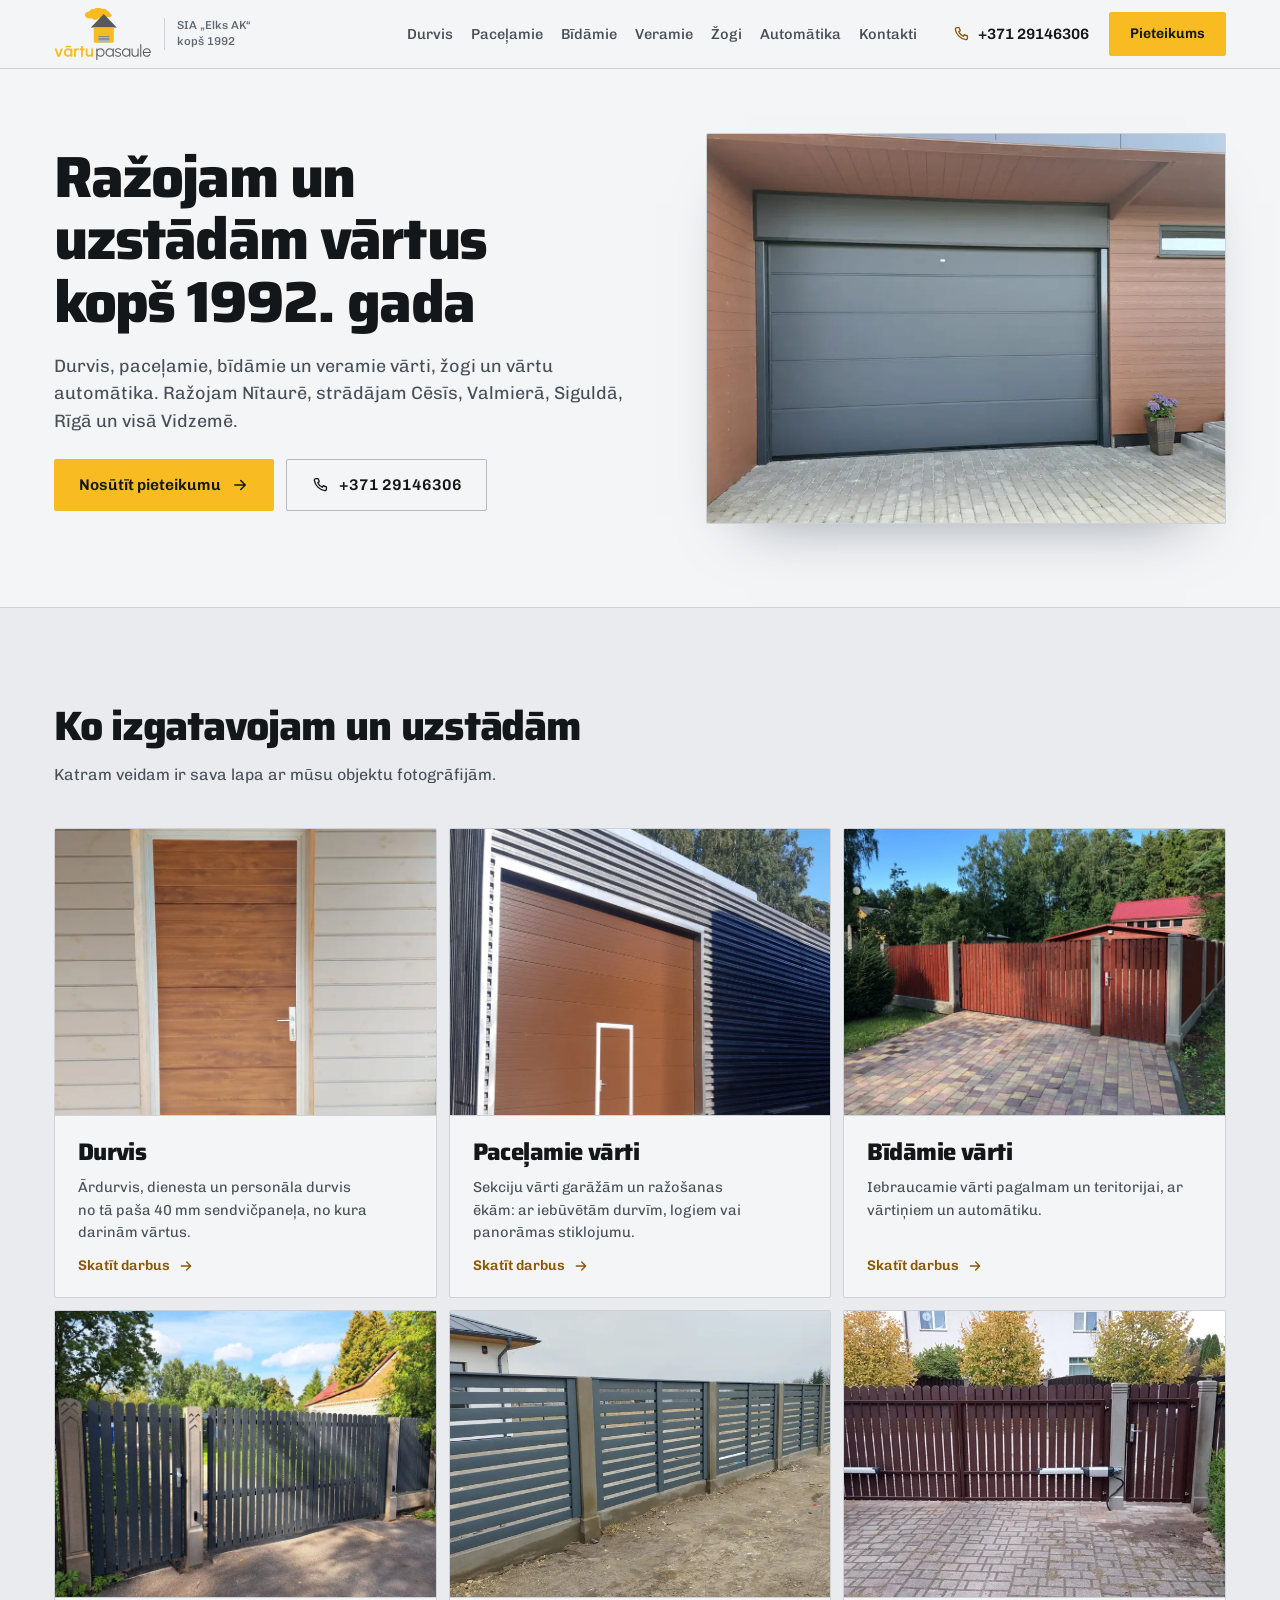
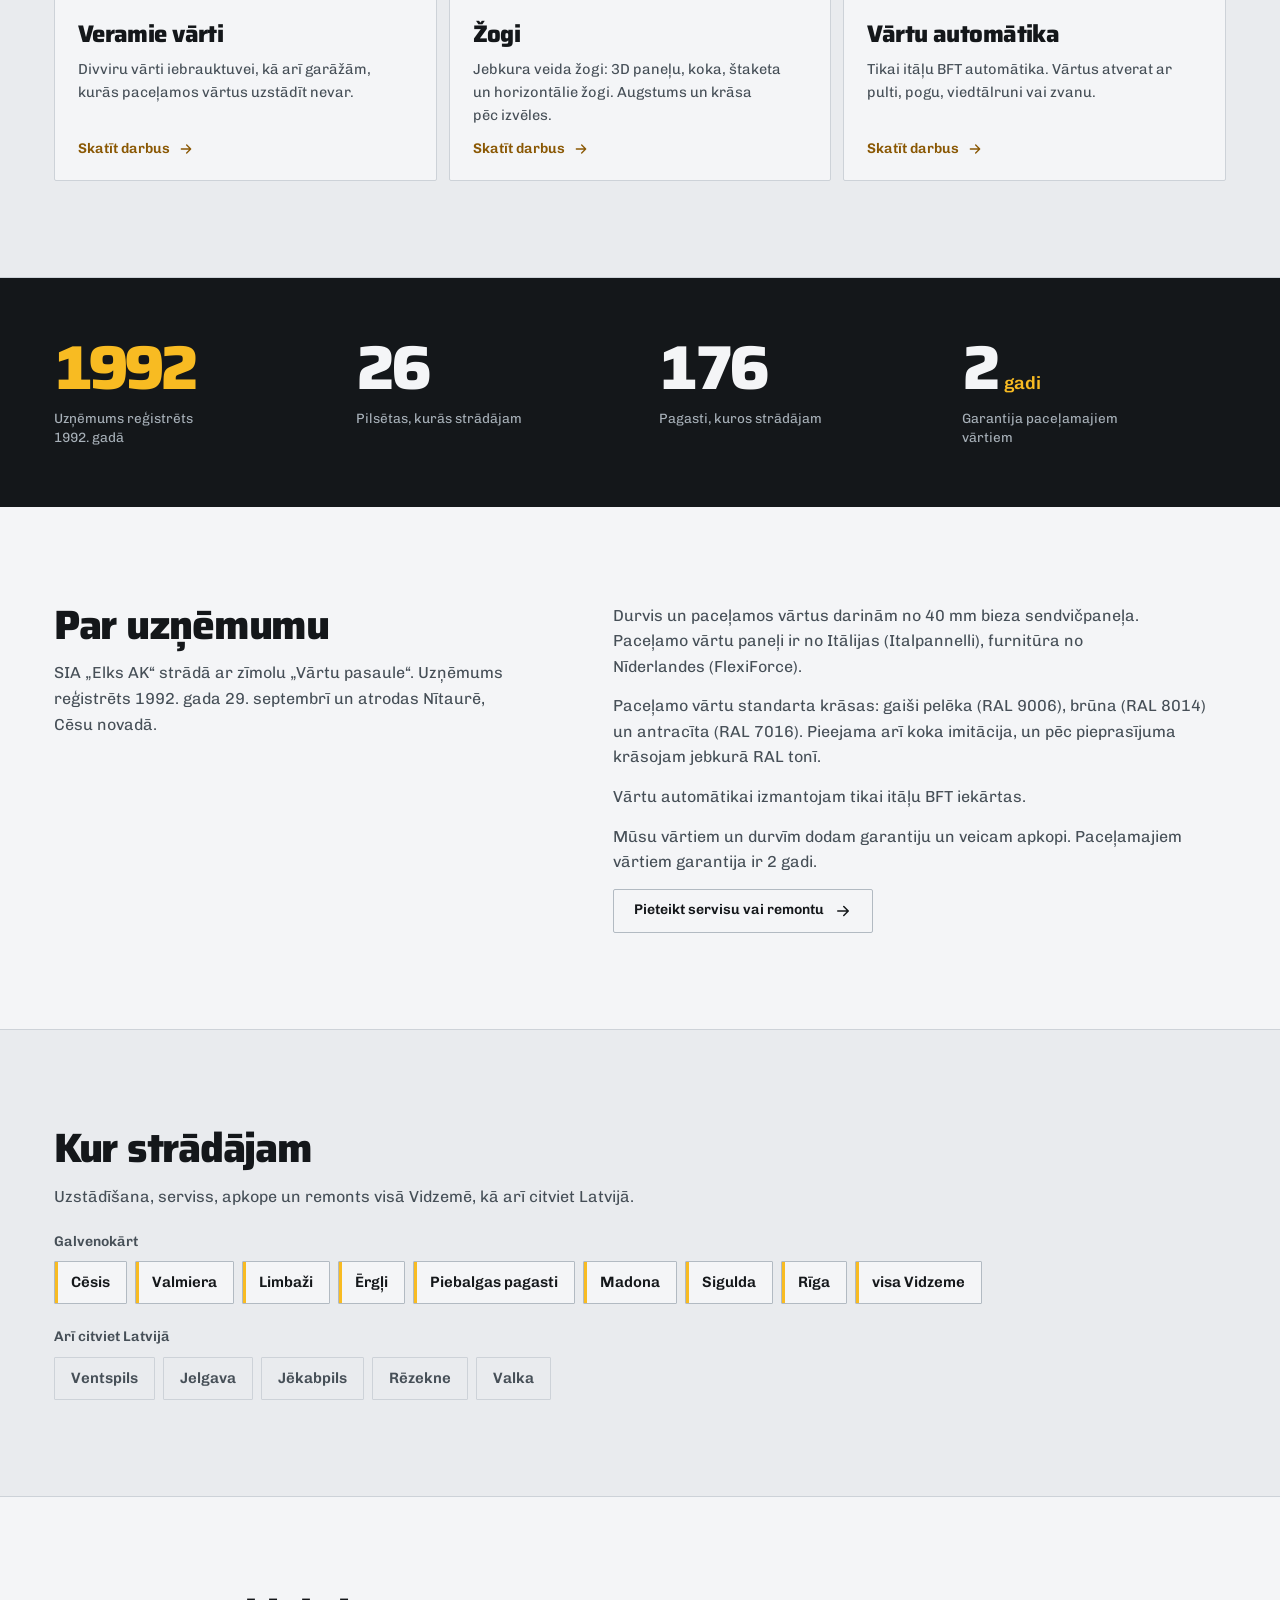
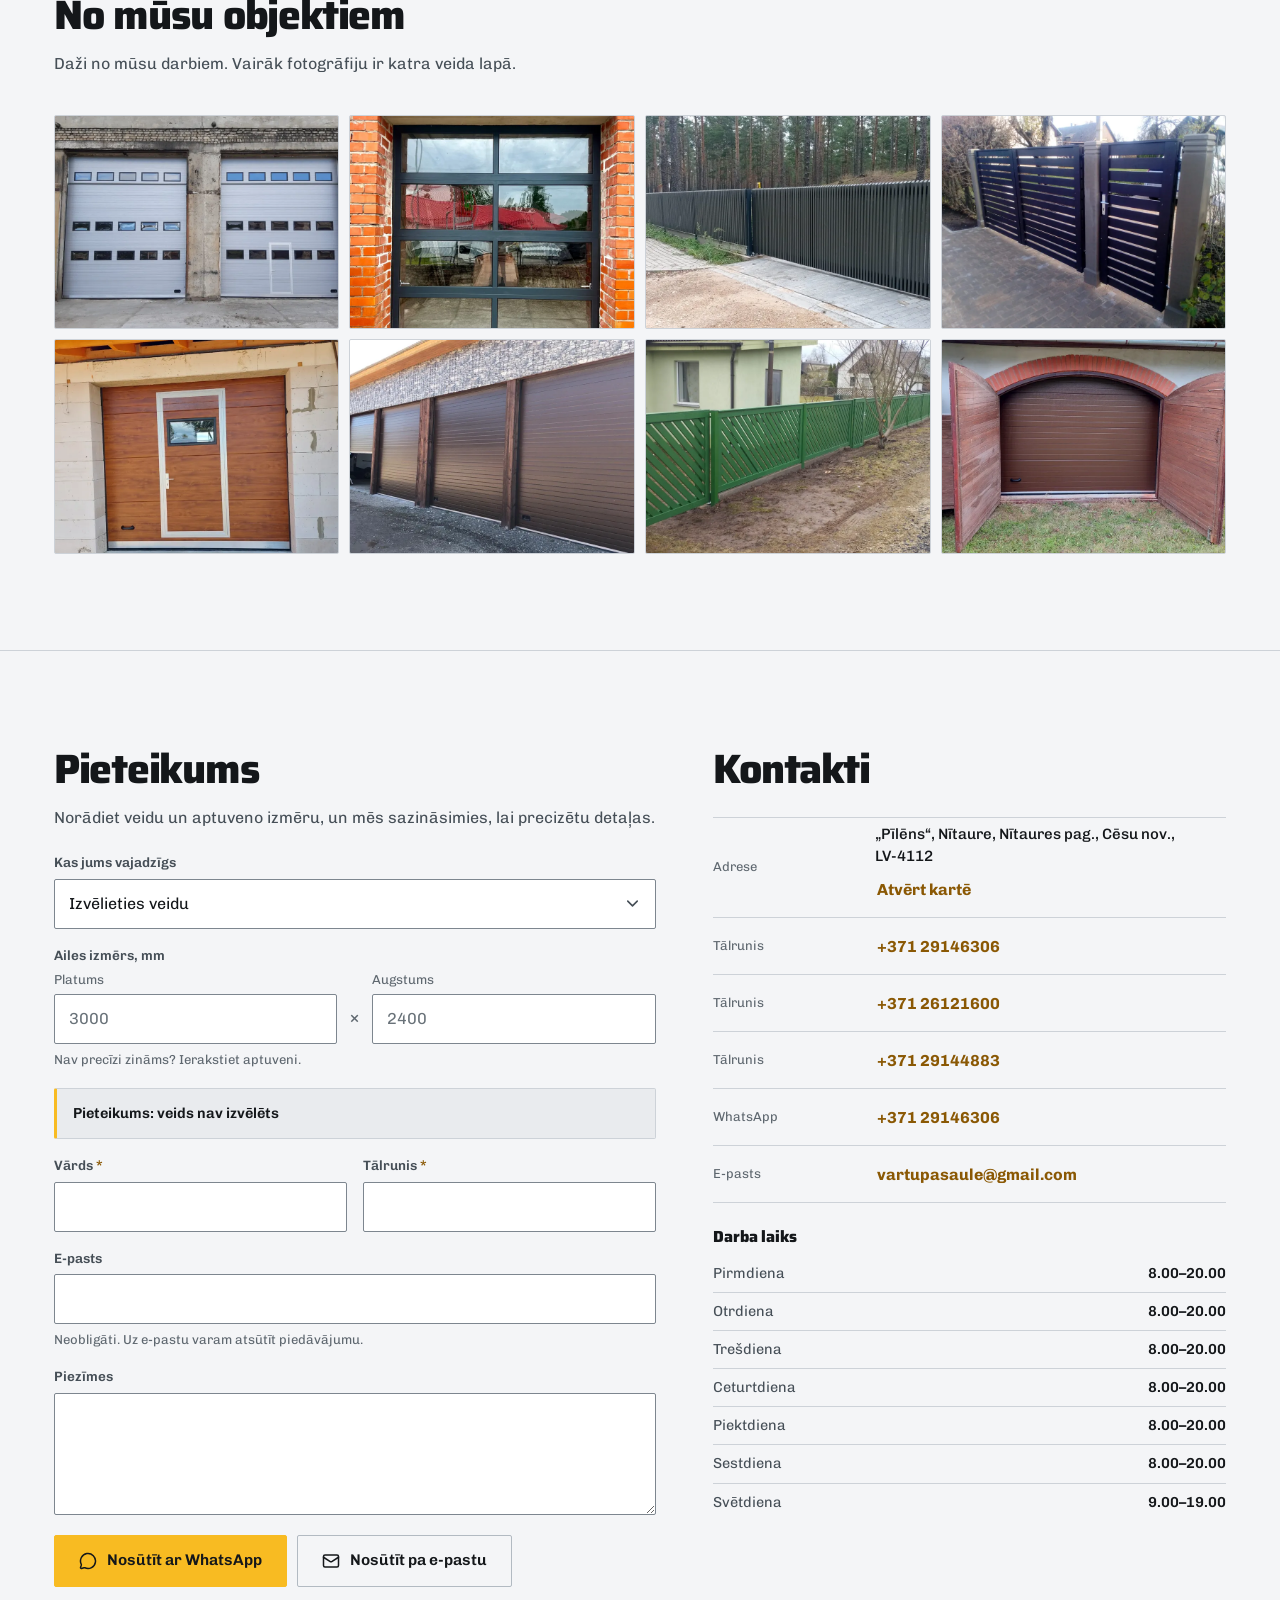
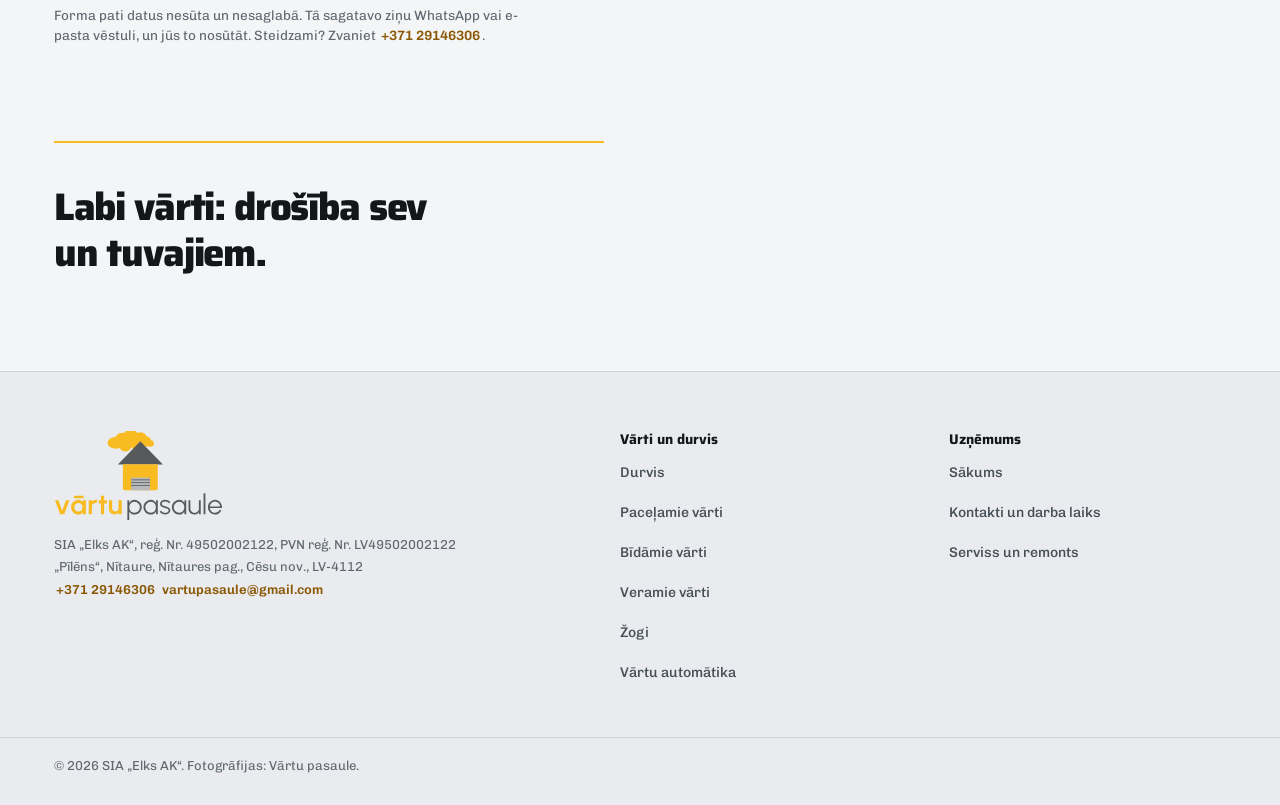
==== index.html @ d02cf5aa "Sakumlapa: durvju kartites teikums Co-Authored-By: Claude Opus 5 <noreply@anthropic.com>" ====
<!DOCTYPE html>
<html lang="lv">
<head>
<meta charset="utf-8">
<meta name="viewport" content="width=device-width, initial-scale=1">
<meta name="robots" content="noindex,nofollow">
<title>Vārtu pasaule: durvis, vārti, žogi un automātika Cēsu novadā</title>
<meta name="description" content="Izgatavojam un uzstādām durvis, paceļamos, bīdāmos un veramos vārtus un žogus, uzstādām BFT automātiku. Nītaure, Cēsu novads, visa Vidzeme.">
<link rel="canonical" href="https://vasilyanaptyp-oss.github.io/vartu-pasaule-concept/">
<meta property="og:url" content="https://vasilyanaptyp-oss.github.io/vartu-pasaule-concept/">
<meta name="theme-color" content="#F4F5F7">
<meta property="og:type" content="website">
<meta property="og:locale" content="lv_LV">
<meta property="og:site_name" content="Vārtu pasaule">
<meta property="og:title" content="Vārtu pasaule: durvis, vārti, žogi un automātika Cēsu novadā">
<meta property="og:description" content="Izgatavojam un uzstādām durvis, paceļamos, bīdāmos un veramos vārtus un žogus, uzstādām BFT automātiku. Nītaure, Cēsu novads, visa Vidzeme.">
<meta property="og:image" content="https://vasilyanaptyp-oss.github.io/vartu-pasaule-concept/assets/img/og/pacelamie-antracits-gludi-og.jpg">
<meta property="og:image:width" content="1200">
<meta property="og:image:height" content="630">
<meta property="og:image:alt" content="Antracīta sekciju garāžas vārti ar gludiem paneļiem, brūna fasāde un bruģēta iebrauktuve">
<meta name="twitter:card" content="summary_large_image">
<link rel="icon" href="assets/favicon.svg" type="image/svg+xml">
<link rel="apple-touch-icon" href="assets/apple-touch-icon.png">
<link rel="preload" href="assets/fonts/saira-600-800-latin.woff2" as="font" type="font/woff2" crossorigin>
<link rel="preload" href="assets/fonts/chivo-400-700-latin.woff2" as="font" type="font/woff2" crossorigin>
<link rel="preload" href="assets/fonts/saira-600-800-latin-ext.woff2" as="font" type="font/woff2" crossorigin>
<link rel="preload" href="assets/fonts/chivo-400-700-latin-ext.woff2" as="font" type="font/woff2" crossorigin>
<link rel="preload" as="image" imagesrcset="assets/img/foto/pacelamie-antracits-gludi-800.webp 800w, assets/img/foto/pacelamie-antracits-gludi-1200.webp 1200w, assets/img/foto/pacelamie-antracits-gludi-1600.webp 1600w" imagesizes="(max-width: 900px) 100vw, 520px" fetchpriority="high">
<link rel="stylesheet" href="assets/css/style.css">
<script>document.documentElement.className+=" js"</script>
</head>
<body>
<a class="skip" href="#saturs">Pāriet uz saturu</a>
<header class="hdr">
  <div class="hdr__in">
    <a class="brand" href="./" aria-current="page">
      <img class="brand__logo" src="assets/logo.svg" width="102" height="54" alt="Vārtu pasaule, uz sākumlapu">
      <span class="brand__sub">SIA „Elks AK“<br>kopš 1992</span>
    </a>
    <nav class="nav" aria-label="Galvenā navigācija">
      <a href="durvis/">Durvis</a><a href="pacelamie-varti/">Paceļamie</a><a href="bidamie-varti/">Bīdāmie</a><a href="veramie-varti/">Veramie</a><a href="zogi/">Žogi</a><a href="automatika/">Automātika</a><a href="kontakti/">Kontakti</a>
    </nav>
    <div class="hdr__act">
      <a class="tel" href="tel:+37129146306" aria-label="Zvanīt +371 29146306"><svg viewBox="0 0 24 24" fill="none" stroke="currentColor" stroke-width="1.8" stroke-linecap="round" stroke-linejoin="round" aria-hidden="true" focusable="false"><path d="M6.5 3.5h3l1.5 4-2 1.5a12 12 0 0 0 6 6l1.5-2 4 1.5v3a2 2 0 0 1-2.2 2A16.5 16.5 0 0 1 4.5 5.7 2 2 0 0 1 6.5 3.5Z"/></svg><span class="tel__n">+371 29146306</span></a>
      <a class="btn btn--hi hdr__cta" href="#pieteikums">Pieteikums</a>
      <button class="burger" type="button" id="burger" aria-expanded="false" aria-controls="mnav" aria-label="Atvērt izvēlni"><span></span><span></span></button>
    </div>
  </div>
</header>
<div class="mnav" id="mnav" hidden>
  <nav class="mnav__in" aria-label="Izvēlne">
    <a href="./" aria-current="page"><b>Sākums</b><i>Vārtu pasaule</i></a>
    <a href="durvis/"><b>Durvis</b><i>Garāžas sānu un personāla durvis</i></a><a href="pacelamie-varti/"><b>Paceļamie vārti</b><i>Garāžām un ražošanas ēkām</i></a><a href="bidamie-varti/"><b>Bīdāmie vārti</b><i>Pagalmam un teritorijai</i></a><a href="veramie-varti/"><b>Veramie vārti</b><i>Divviru vārti un vārtiņi</i></a><a href="zogi/"><b>Žogi</b><i>3D paneļu, koka un štaketa žogi</i></a><a href="automatika/"><b>Vārtu automātika</b><i>BFT: pults, poga, viedtālrunis, zvans</i></a><a href="kontakti/"><b>Kontakti</b><i>Nītaure, Cēsu novads</i></a>
    <a class="mnav__tel" href="tel:+37129146306">+371 29146306</a>
  </nav>
</div>
<main id="saturs">
<section class="hero" aria-labelledby="h1">
  <div class="wrap hero__in">
    <div class="hero__txt">
      <h1 class="hero__h" id="h1">Ražojam un uzstādām vārtus kopš&nbsp;1992.&nbsp;gada</h1>
      <p class="hero__p">Durvis, paceļamie, bīdāmie un veramie vārti, žogi un vārtu automātika. Ražojam Nītaurē, strādājam Cēsīs, Valmierā, Siguldā, Rīgā un visā Vidzemē.</p>
      <div class="hero__cta">
        <a class="btn btn--hi btn--lg" href="#pieteikums">Nosūtīt pieteikumu<svg viewBox="0 0 24 24" fill="none" stroke="currentColor" stroke-width="2" stroke-linecap="round" stroke-linejoin="round" aria-hidden="true" focusable="false"><path d="M5 12h13M13 6l6 6-6 6"/></svg></a>
        <a class="btn btn--lg btn--tel" href="tel:+37129146306"><svg viewBox="0 0 24 24" fill="none" stroke="currentColor" stroke-width="1.8" stroke-linecap="round" stroke-linejoin="round" aria-hidden="true" focusable="false"><path d="M6.5 3.5h3l1.5 4-2 1.5a12 12 0 0 0 6 6l1.5-2 4 1.5v3a2 2 0 0 1-2.2 2A16.5 16.5 0 0 1 4.5 5.7 2 2 0 0 1 6.5 3.5Z"/></svg>+371 29146306</a>
      </div>
    </div>
    <figure class="hero__fig">
      <img src="assets/img/foto/pacelamie-antracits-gludi-800.webp" srcset="assets/img/foto/pacelamie-antracits-gludi-800.webp 800w, assets/img/foto/pacelamie-antracits-gludi-1200.webp 1200w, assets/img/foto/pacelamie-antracits-gludi-1600.webp 1600w" sizes="(max-width: 900px) 100vw, 520px" width="800" height="600" alt="Antracīta sekciju garāžas vārti ar gludiem paneļiem, brūna fasāde un bruģēta iebrauktuve" fetchpriority="high" decoding="async">
      <div class="gate gate--lift" aria-hidden="true"><div class="gate__leaf"></div></div>
    </figure>
  </div>
</section>

<section class="sec sec--alt" id="darbi" aria-labelledby="darbi-h">
  <div class="wrap">
    <h2 class="s-h" id="darbi-h">Ko izgatavojam un uzstādām</h2>
    <p class="s-p">Katram veidam ir sava lapa ar mūsu objektu fotogrāfijām.</p>
    <div class="types">
      <article class="type">
        <figure class="type__img"><img src="assets/img/foto/durvis-koka-imitacija-800.webp" srcset="assets/img/foto/durvis-koka-imitacija-800.webp 800w, assets/img/foto/durvis-koka-imitacija-1200.webp 1200w" sizes="(max-width: 620px) 100vw, (max-width: 980px) 50vw, 395px" width="800" height="1067" alt="Brūnas koka imitācijas rievota paneļa durvis ar gaišu rāmi pelēkā dēļu fasādē" loading="lazy" decoding="async"></figure>
        <div class="type__b">
          <h3 class="type__t"><a href="durvis/">Durvis</a></h3>
          <p class="type__d">Ārdurvis, dienesta un personāla durvis no tā paša 40&nbsp;mm sendvičpaneļa, no kura darinām vārtus.</p>
          <span class="type__go" aria-hidden="true">Skatīt darbus<svg viewBox="0 0 24 24" fill="none" stroke="currentColor" stroke-width="2" stroke-linecap="round" stroke-linejoin="round" aria-hidden="true" focusable="false"><path d="M5 12h13M13 6l6 6-6 6"/></svg></span>
        </div>
      </article><article class="type">
        <figure class="type__img"><img src="assets/img/foto/pacelamie-ar-personala-durvim-800.webp" srcset="assets/img/foto/pacelamie-ar-personala-durvim-800.webp 800w, assets/img/foto/pacelamie-ar-personala-durvim-1200.webp 1200w" sizes="(max-width: 620px) 100vw, (max-width: 980px) 50vw, 395px" width="800" height="853" alt="Brūni paceļamie sekciju vārti ar personāla durvīm tumšā rievotā fasādē" loading="lazy" decoding="async"></figure>
        <div class="type__b">
          <h3 class="type__t"><a href="pacelamie-varti/">Paceļamie vārti</a></h3>
          <p class="type__d">Sekciju vārti garāžām un ražošanas ēkām: ar iebūvētām durvīm, logiem vai panorāmas stiklojumu.</p>
          <span class="type__go" aria-hidden="true">Skatīt darbus<svg viewBox="0 0 24 24" fill="none" stroke="currentColor" stroke-width="2" stroke-linecap="round" stroke-linejoin="round" aria-hidden="true" focusable="false"><path d="M5 12h13M13 6l6 6-6 6"/></svg></span>
        </div>
      </article><article class="type">
        <figure class="type__img"><img src="assets/img/foto/bidamie-varti-ar-vartinjiem-800.webp" srcset="assets/img/foto/bidamie-varti-ar-vartinjiem-800.webp 800w, assets/img/foto/bidamie-varti-ar-vartinjiem-1200.webp 1200w, assets/img/foto/bidamie-varti-ar-vartinjiem-1600.webp 1600w" sizes="(max-width: 620px) 100vw, (max-width: 980px) 50vw, 395px" width="800" height="600" alt="Sarkanbrūni bīdāmie vārti ar vārtiņiem, štaketa žogs uz pelēkiem stabiem, bruģēta iebrauktuve" loading="lazy" decoding="async"></figure>
        <div class="type__b">
          <h3 class="type__t"><a href="bidamie-varti/">Bīdāmie vārti</a></h3>
          <p class="type__d">Iebraucamie vārti pagalmam un teritorijai, ar vārtiņiem un automātiku.</p>
          <span class="type__go" aria-hidden="true">Skatīt darbus<svg viewBox="0 0 24 24" fill="none" stroke="currentColor" stroke-width="2" stroke-linecap="round" stroke-linejoin="round" aria-hidden="true" focusable="false"><path d="M5 12h13M13 6l6 6-6 6"/></svg></span>
        </div>
      </article><article class="type">
        <figure class="type__img"><img src="assets/img/foto/veramie-varti-antracits-800.webp" srcset="assets/img/foto/veramie-varti-antracits-800.webp 800w, assets/img/foto/veramie-varti-antracits-1200.webp 1200w, assets/img/foto/veramie-varti-antracits-1600.webp 1600w" sizes="(max-width: 620px) 100vw, (max-width: 980px) 50vw, 395px" width="800" height="600" alt="Antracīta pelēki štaketa vārti ar vārtiņiem starp gaišiem dekoratīviem stabiem" loading="lazy" decoding="async"></figure>
        <div class="type__b">
          <h3 class="type__t"><a href="veramie-varti/">Veramie vārti</a></h3>
          <p class="type__d">Divviru vārti iebrauktuvei, kā arī garāžām, kurās paceļamos vārtus uzstādīt nevar.</p>
          <span class="type__go" aria-hidden="true">Skatīt darbus<svg viewBox="0 0 24 24" fill="none" stroke="currentColor" stroke-width="2" stroke-linecap="round" stroke-linejoin="round" aria-hidden="true" focusable="false"><path d="M5 12h13M13 6l6 6-6 6"/></svg></span>
        </div>
      </article><article class="type">
        <figure class="type__img"><img src="assets/img/foto/zogs-horizontalas-listes-800.webp" srcset="assets/img/foto/zogs-horizontalas-listes-800.webp 800w, assets/img/foto/zogs-horizontalas-listes-1200.webp 1200w, assets/img/foto/zogs-horizontalas-listes-1560.webp 1560w" sizes="(max-width: 620px) 100vw, (max-width: 980px) 50vw, 395px" width="800" height="507" alt="Tumši pelēks žogs ar horizontālām līstēm starp betona stabiem uz cokola" loading="lazy" decoding="async"></figure>
        <div class="type__b">
          <h3 class="type__t"><a href="zogi/">Žogi</a></h3>
          <p class="type__d">Jebkura veida žogi: 3D paneļu, koka, štaketa un horizontālie žogi. Augstums un krāsa pēc izvēles.</p>
          <span class="type__go" aria-hidden="true">Skatīt darbus<svg viewBox="0 0 24 24" fill="none" stroke="currentColor" stroke-width="2" stroke-linecap="round" stroke-linejoin="round" aria-hidden="true" focusable="false"><path d="M5 12h13M13 6l6 6-6 6"/></svg></span>
        </div>
      </article><article class="type">
        <figure class="type__img"><img src="assets/img/foto/veramie-varti-motori-800.webp" srcset="assets/img/foto/veramie-varti-motori-800.webp 800w, assets/img/foto/veramie-varti-motori-1200.webp 1200w, assets/img/foto/veramie-varti-motori-1599.webp 1599w" sizes="(max-width: 620px) 100vw, (max-width: 980px) 50vw, 395px" width="800" height="450" alt="Tumši brūni divviru štaketa vārti ar piedziņām, signāllampu un atsevišķiem vārtiņiem" loading="lazy" decoding="async"></figure>
        <div class="type__b">
          <h3 class="type__t"><a href="automatika/">Vārtu automātika</a></h3>
          <p class="type__d">Tikai itāļu BFT automātika. Vārtus atverat ar pulti, pogu, viedtālruni vai zvanu.</p>
          <span class="type__go" aria-hidden="true">Skatīt darbus<svg viewBox="0 0 24 24" fill="none" stroke="currentColor" stroke-width="2" stroke-linecap="round" stroke-linejoin="round" aria-hidden="true" focusable="false"><path d="M5 12h13M13 6l6 6-6 6"/></svg></span>
        </div>
      </article>
    </div>
  </div>
</section>

<section class="fakti" aria-label="Uzņēmums skaitļos">
  <div class="wrap fakti__in">
    <div class="fakts"><p class="fakts__n"><span class="yr">1992</span></p><p class="fakts__l">Uzņēmums reģistrēts 1992. gadā</p></div>
    <div class="fakts"><p class="fakts__n"><span class="num" data-to="26">26</span></p><p class="fakts__l">Pilsētas, kurās strādājam</p></div>
    <div class="fakts"><p class="fakts__n"><span class="num" data-to="176">176</span></p><p class="fakts__l">Pagasti, kuros strādājam</p></div>
    <div class="fakts"><p class="fakts__n"><span class="num" data-to="2">2</span><i>gadi</i></p><p class="fakts__l">Garantija paceļamajiem vārtiem</p></div>
  </div>
</section>

<section class="sec" id="par-mums" aria-labelledby="about-h">
  <div class="wrap about__in">
    <div>
      <h2 class="s-h" id="about-h">Par uzņēmumu</h2>
      <p class="s-p">SIA „Elks AK“ strādā ar zīmolu „Vārtu pasaule“. Uzņēmums reģistrēts 1992. gada 29. septembrī un atrodas Nītaurē, Cēsu novadā.</p>
    </div>
    <div class="about__txt">
      <p>Durvis un paceļamos vārtus darinām no 40&nbsp;mm bieza sendvičpaneļa. Paceļamo vārtu paneļi ir no Itālijas (Italpannelli), furnitūra no Nīderlandes (FlexiForce).</p>
      <p>Paceļamo vārtu standarta krāsas: gaiši pelēka (RAL&nbsp;9006), brūna (RAL&nbsp;8014) un antracīta (RAL&nbsp;7016). Pieejama arī koka imitācija, un pēc pieprasījuma krāsojam jebkurā RAL tonī.</p>
      <p>Vārtu automātikai izmantojam tikai itāļu BFT iekārtas.</p>
      <p>Mūsu vārtiem un durvīm dodam garantiju un veicam apkopi. Paceļamajiem vārtiem garantija ir 2 gadi.</p>
      <p><a class="btn" href="kontakti/?veids=serviss#pieteikums">Pieteikt servisu vai remontu<svg viewBox="0 0 24 24" fill="none" stroke="currentColor" stroke-width="2" stroke-linecap="round" stroke-linejoin="round" aria-hidden="true" focusable="false"><path d="M5 12h13M13 6l6 6-6 6"/></svg></a></p>
    </div>
  </div>
</section>

<section class="sec sec--alt" aria-labelledby="geo-h">
  <div class="wrap">
    <h2 class="s-h" id="geo-h">Kur strādājam</h2>
    <p class="s-p">Uzstādīšana, serviss, apkope un remonts visā Vidzemē, kā arī citviet Latvijā.</p>
    <p class="geo__cap">Galvenokārt</p><ul class="geo__list"><li class="is-core">Cēsis</li><li class="is-core">Valmiera</li><li class="is-core">Limbaži</li><li class="is-core">Ērgļi</li><li class="is-core">Piebalgas pagasti</li><li class="is-core">Madona</li><li class="is-core">Sigulda</li><li class="is-core">Rīga</li><li class="is-core">visa Vidzeme</li></ul><p class="geo__cap">Arī citviet Latvijā</p><ul class="geo__list"><li>Ventspils</li><li>Jelgava</li><li>Jēkabpils</li><li>Rēzekne</li><li>Valka</li></ul>
  </div>
</section>

<section class="sec" aria-labelledby="gal-h">
  <div class="wrap">
    <h2 class="s-h" id="gal-h">No mūsu objektiem</h2>
    <p class="s-p">Daži no mūsu darbiem. Vairāk fotogrāfiju ir katra veida lapā.</p>
    <ul class="gal__grid" data-gal="sakums">
<li><a class="gal__a" href="assets/img/foto/industrialie-logu-rindas-1551.webp" data-cap="Divi gaiši pelēki industriālie sekciju vārti ar trim logu rindām un personāla durvīm"><img src="assets/img/foto/industrialie-logu-rindas-thumb.webp" width="800" height="600" alt="Divi gaiši pelēki industriālie sekciju vārti ar trim logu rindām un personāla durvīm" loading="lazy" decoding="async"></a></li>
<li><a class="gal__a" href="assets/img/foto/panoramas-varti-1200.webp" data-cap="Panorāmas sekciju vārti ar antracīta rāmi un lielām stikla sekcijām sarkanā ķieģeļu mūrī"><img src="assets/img/foto/panoramas-varti-thumb.webp" width="800" height="600" alt="Panorāmas sekciju vārti ar antracīta rāmi un lielām stikla sekcijām sarkanā ķieģeļu mūrī" loading="lazy" decoding="async"></a></li>
<li><a class="gal__a" href="assets/img/foto/bidamie-varti-lameles-1599.webp" data-cap="Tumši pelēki bīdāmie vārti no vertikālām lamelēm ar tāda paša stila žogu"><img src="assets/img/foto/bidamie-varti-lameles-thumb.webp" width="800" height="600" alt="Tumši pelēki bīdāmie vārti no vertikālām lamelēm ar tāda paša stila žogu" loading="lazy" decoding="async"></a></li>
<li><a class="gal__a" href="assets/img/foto/veramie-varti-lameles-1600.webp" data-cap="Tumši zili divviru vārti no horizontālām lamelēm ar vārtiņiem starp pelēkiem stabiem"><img src="assets/img/foto/veramie-varti-lameles-thumb.webp" width="800" height="600" alt="Tumši zili divviru vārti no horizontālām lamelēm ar vārtiņiem starp pelēkiem stabiem" loading="lazy" decoding="async"></a></li>
<li><a class="gal__a" href="assets/img/foto/pacelamie-ozols-ar-durvim-1200.webp" data-cap="Garāžas sekciju vārti ar zelta ozola imitāciju un personāla durvīm ar lodziņu"><img src="assets/img/foto/pacelamie-ozols-ar-durvim-thumb.webp" width="800" height="600" alt="Garāžas sekciju vārti ar zelta ozola imitāciju un personāla durvīm ar lodziņu" loading="lazy" decoding="async"></a></li>
<li><a class="gal__a" href="assets/img/foto/industrialie-rinda-1552.webp" data-cap="Seši brūni rievoti paceļamie sekciju vārti rindā starp tumšiem stabiem"><img src="assets/img/foto/industrialie-rinda-thumb.webp" width="800" height="600" alt="Seši brūni rievoti paceļamie sekciju vārti rindā starp tumšiem stabiem" loading="lazy" decoding="async"></a></li>
<li><a class="gal__a" href="assets/img/foto/zogs-diagonalas-listes-1600.webp" data-cap="Garš zaļš žogs ar diagonālām līstēm un vārtiņiem gar ielu"><img src="assets/img/foto/zogs-diagonalas-listes-thumb.webp" width="800" height="600" alt="Garš zaļš žogs ar diagonālām līstēm un vārtiņiem gar ielu" loading="lazy" decoding="async" style="object-position:30% 50%"></a></li>
<li><a class="gal__a" href="assets/img/foto/pacelamie-arka-1200.webp" data-cap="Brūni paceļamie sekciju vārti arkveida ailē starp atvērtām vecajām vērtnēm"><img src="assets/img/foto/pacelamie-arka-thumb.webp" width="800" height="600" alt="Brūni paceļamie sekciju vārti arkveida ailē starp atvērtām vecajām vērtnēm" loading="lazy" decoding="async"></a></li>
</ul>
  </div>
</section>

<section class="sec ask" id="pieteikums" aria-labelledby="ask-h">
  <div class="wrap ask__in">
    <div class="ask__form">
      <h2 class="s-h" id="ask-h">Pieteikums</h2>
      <p class="s-p">Norādiet veidu un aptuveno izmēru, un mēs sazināsimies, lai precizētu detaļas.</p>
      <p class="sr-only" id="frm-status" aria-live="polite" aria-atomic="true"></p>
      <form class="frm" id="frm" novalidate>
        <input type="hidden" id="f-izvele" name="izvele" value="">
        <div class="fld">
          <label for="f-veids">Kas jums vajadzīgs</label>
          <select id="f-veids" name="veids"><option value="" data-slug="">Izvēlieties veidu</option><option data-slug="durvis">Durvis</option><option data-slug="pacelamie-varti">Paceļamie vārti</option><option data-slug="industrialie-varti">Industriālie vārti</option><option data-slug="bidamie-varti">Bīdāmie vārti</option><option data-slug="veramie-varti">Veramie vārti</option><option data-slug="zogi">Žogi</option><option data-slug="automatika">Automātika</option><option data-slug="serviss">Serviss, apkope vai remonts</option><option data-slug="nezinu">Vēl nezinu</option></select>
        </div>
        <fieldset class="fld">
          <legend id="l-size">Ailes izmērs, mm</legend>
          <div class="size">
            <div class="size__f"><label for="f-w" id="l-w">Platums</label><input id="f-w" name="platums" type="text" inputmode="decimal" autocomplete="off" placeholder="3000"></div>
            <span class="size__x" aria-hidden="true">&times;</span>
            <div class="size__f"><label for="f-h" id="l-h">Augstums</label><input id="f-h" name="augstums" type="text" inputmode="decimal" autocomplete="off" placeholder="2400"></div>
          </div>
          <p class="hint">Nav precīzi zināms? Ierakstiet aptuveni.</p>
        </fieldset>
        <p class="summary" id="summary">Pieteikums: veids nav izvēlēts</p>
        <div class="frm__row">
          <div class="fld">
            <label for="f-name">Vārds <span aria-hidden="true">*</span></label>
            <input id="f-name" name="vards" type="text" autocomplete="name" required aria-describedby="e-name">
            <p class="err" id="e-name" hidden>Ierakstiet savu vārdu.</p>
          </div>
          <div class="fld">
            <label for="f-tel">Tālrunis <span aria-hidden="true">*</span></label>
            <input id="f-tel" name="talrunis" type="tel" inputmode="tel" autocomplete="tel" required aria-describedby="e-tel">
            <p class="err" id="e-tel" hidden>Ierakstiet tālruņa numuru, uz kuru varam atzvanīt (vismaz 8 cipari).</p>
          </div>
        </div>
        <div class="fld">
          <label for="f-mail">E-pasts</label>
          <input id="f-mail" name="epasts" type="email" inputmode="email" autocomplete="email" spellcheck="false" aria-describedby="h-mail e-mail">
          <p class="hint" id="h-mail">Neobligāti. Uz e-pastu varam atsūtīt piedāvājumu.</p>
          <p class="err" id="e-mail" hidden>E-pasta adresē ir kļūda. Pārbaudiet to.</p>
        </div>
        <div class="fld">
          <label for="f-msg">Piezīmes</label>
          <textarea id="f-msg" name="piezimes" rows="4" autocomplete="off"></textarea>
        </div>
        <div class="frm__end">
          <button class="btn btn--hi btn--lg" type="submit" name="via" value="wa"><svg viewBox="0 0 24 24" fill="none" stroke="currentColor" stroke-width="2" stroke-linecap="round" stroke-linejoin="round" aria-hidden="true" focusable="false"><path d="M2.992 16.342a2 2 0 0 1 .094 1.167l-1.065 3.29a1 1 0 0 0 1.236 1.168l3.413-.998a2 2 0 0 1 1.099.092 10 10 0 1 0-4.777-4.719"/></svg>Nosūtīt ar WhatsApp</button>
          <button class="btn btn--lg" type="submit" name="via" value="mail"><svg viewBox="0 0 24 24" fill="none" stroke="currentColor" stroke-width="2" stroke-linecap="round" stroke-linejoin="round" aria-hidden="true" focusable="false"><path d="m22 7-8.991 5.727a2 2 0 0 1-2.009 0L2 7"/><rect width="20" height="16" x="2" y="4" rx="2"/></svg>Nosūtīt pa e-pastu</button>
        </div>
        <p class="frm__note">Forma pati datus nesūta un nesaglabā. Tā sagatavo ziņu WhatsApp vai e-pasta vēstuli, un jūs to nosūtāt. Steidzami? Zvaniet <a class="lnk" href="tel:+37129146306">+371 29146306</a>.</p>
      </form>
      <div class="done" id="done" hidden role="status">
        <p class="done__t" id="done-t">Ziņa sagatavota.</p>
        <p class="done__p" id="done-p"></p>
        <p class="done__links">
          <a class="lnk" href="tel:+37129146306">+371 29146306</a>
          <a class="lnk" href="mailto:vartupasaule@gmail.com">vartupasaule@gmail.com</a>
        </p>
        <button class="btn btn--sm" type="button" id="again">Labot pieteikumu</button>
      </div>
    </div>
    <aside class="ask__c" id="kontakti" aria-labelledby="c-h">
      <h2 class="s-h" id="c-h">Kontakti</h2>
      <dl class="cts">
        <div><dt>Adrese</dt><dd>„Pīlēns“, Nītaure, Nītaures pag., Cēsu nov., <span class="nw">LV-4112</span><br><a class="lnk" href="https://www.google.com/maps/search/?api=1&query=57.06975%2C25.19161" rel="noopener" target="_blank">Atvērt kartē<span class="sr-only"> (atveras jaunā cilnē)</span></a></dd></div>
        <div><dt>Tālrunis</dt><dd><a class="lnk" href="tel:+37129146306">+371 29146306</a></dd></div><div><dt>Tālrunis</dt><dd><a class="lnk" href="tel:+37126121600">+371 26121600</a></dd></div><div><dt>Tālrunis</dt><dd><a class="lnk" href="tel:+37129144883">+371 29144883</a></dd></div>
        <div><dt>WhatsApp</dt><dd><a class="lnk" href="https://wa.me/37129146306" rel="noopener" target="_blank"><span class="sr-only">WhatsApp </span>+371 29146306<span class="sr-only"> (atveras jaunā cilnē)</span></a></dd></div>
        <div><dt>E-pasts</dt><dd><a class="lnk" href="mailto:vartupasaule@gmail.com">vartupasaule@gmail.com</a></dd></div>
      </dl>
      <div class="hours">
        <h3 class="hours__h">Darba laiks</h3>
        <ul class="hours__l"><li><span>Pirmdiena</span><b>8.00–20.00</b></li><li><span>Otrdiena</span><b>8.00–20.00</b></li><li><span>Trešdiena</span><b>8.00–20.00</b></li><li><span>Ceturtdiena</span><b>8.00–20.00</b></li><li><span>Piektdiena</span><b>8.00–20.00</b></li><li><span>Sestdiena</span><b>8.00–20.00</b></li><li><span>Svētdiena</span><b>9.00–19.00</b></li></ul>
      </div>
    </aside>
  </div>
</section>

<section class="slogan" aria-label="Uzņēmuma sauklis">
  <div class="wrap"><p class="slogan__t">Labi vārti: drošība sev un tuvajiem.</p></div>
</section>
</main>
<footer class="ftr">
  <div class="wrap ftr__in">
    <div class="ftr__co">
      <p class="ftr__brand"><img src="assets/logo.svg" width="170" height="90" alt="Vārtu pasaule"></p>
      <p class="ftr__req">SIA „Elks AK“, reģ. Nr.&nbsp;49502002122, PVN reģ. Nr.&nbsp;LV49502002122</p>
      <p class="ftr__req">„Pīlēns“, Nītaure, Nītaures pag., Cēsu nov., <span class="nw">LV-4112</span></p>
      <p class="ftr__req"><a class="lnk" href="tel:+37129146306">+371 29146306</a> <a class="lnk" href="mailto:vartupasaule@gmail.com">vartupasaule@gmail.com</a></p>
    </div>
    <div>
      <p class="ftr__h">Vārti un durvis</p>
      <nav class="ftr__nav" aria-label="Vārti un durvis"><a href="durvis/">Durvis</a><a href="pacelamie-varti/">Paceļamie vārti</a><a href="bidamie-varti/">Bīdāmie vārti</a><a href="veramie-varti/">Veramie vārti</a><a href="zogi/">Žogi</a><a href="automatika/">Vārtu automātika</a></nav>
    </div>
    <div>
      <p class="ftr__h">Uzņēmums</p>
      <nav class="ftr__nav" aria-label="Uzņēmums">
        <a href="./">Sākums</a>
        <a href="kontakti/">Kontakti un darba laiks</a>
        <a href="kontakti/?veids=serviss#pieteikums">Serviss un remonts</a>
      </nav>
    </div>
  </div>
  <div class="wrap ftr__b">
    <p>© 2026 SIA „Elks AK“. Fotogrāfijas: Vārtu pasaule.</p>
  </div>
</footer>
<dialog class="lb" id="lb" aria-label="Fotogrāfija">
  <div class="lb__bar">
    <p class="lb__n" aria-live="polite"></p>
    <button class="lb__btn" type="button" data-lb="fs" aria-label="Pilnekrāna režīms"><svg viewBox="0 0 24 24" fill="none" stroke="currentColor" stroke-width="2" stroke-linecap="round" stroke-linejoin="round" aria-hidden="true" focusable="false"><path d="M8 3H5a2 2 0 0 0-2 2v3m18 0V5a2 2 0 0 0-2-2h-3M3 16v3a2 2 0 0 0 2 2h3m8 0h3a2 2 0 0 0 2-2v-3"/></svg></button>
    <button class="lb__btn" type="button" data-lb="close" aria-label="Aizvērt" autofocus><svg viewBox="0 0 24 24" fill="none" stroke="currentColor" stroke-width="2" stroke-linecap="round" stroke-linejoin="round" aria-hidden="true" focusable="false"><path d="M18 6 6 18M6 6l12 12"/></svg></button>
  </div>
  <div class="lb__stage">
    <img class="lb__img" alt="">
    <button class="lb__btn lb__prev" type="button" data-lb="prev" aria-label="Iepriekšējā fotogrāfija"><svg viewBox="0 0 24 24" fill="none" stroke="currentColor" stroke-width="2" stroke-linecap="round" stroke-linejoin="round" aria-hidden="true" focusable="false"><path d="m15 18-6-6 6-6"/></svg></button>
    <button class="lb__btn lb__next" type="button" data-lb="next" aria-label="Nākamā fotogrāfija"><svg viewBox="0 0 24 24" fill="none" stroke="currentColor" stroke-width="2" stroke-linecap="round" stroke-linejoin="round" aria-hidden="true" focusable="false"><path d="m9 18 6-6-6-6"/></svg></button>
  </div>
  <p class="lb__cap"></p>
</dialog>
<script type="application/ld+json">
{
 "@context": "https://schema.org",
 "@graph": [
  {
   "@type": [
    "HomeAndConstructionBusiness",
    "LocalBusiness"
   ],
   "@id": "https://vasilyanaptyp-oss.github.io/vartu-pasaule-concept/#uznemums",
   "name": "Vārtu pasaule",
   "legalName": "SIA \"Elks AK\"",
   "url": "https://vasilyanaptyp-oss.github.io/vartu-pasaule-concept/",
   "logo": "https://vasilyanaptyp-oss.github.io/vartu-pasaule-concept/assets/logo.svg",
   "image": "https://vasilyanaptyp-oss.github.io/vartu-pasaule-concept/assets/img/foto/pacelamie-antracits-gludi-1600.webp",
   "description": "Durvju, paceļamo, bīdāmo un veramo vārtu un žogu izgatavošana un uzstādīšana, BFT vārtu automātikas uzstādīšana un serviss. Nītaure, Cēsu novads, visa Vidzeme.",
   "foundingDate": "1992-09-29",
   "vatID": "LV49502002122",
   "taxID": "49502002122",
   "telephone": "+37129146306",
   "email": "vartupasaule@gmail.com",
   "address": {
    "@type": "PostalAddress",
    "streetAddress": "\"Pīlēns\", Nītaures pagasts",
    "addressLocality": "Nītaure",
    "addressRegion": "Cēsu novads",
    "postalCode": "LV-4112",
    "addressCountry": "LV"
   },
   "openingHoursSpecification": [
    {
     "@type": "OpeningHoursSpecification",
     "dayOfWeek": [
      "Monday",
      "Tuesday",
      "Wednesday",
      "Thursday",
      "Friday",
      "Saturday"
     ],
     "opens": "08:00",
     "closes": "20:00"
    },
    {
     "@type": "OpeningHoursSpecification",
     "dayOfWeek": "Sunday",
     "opens": "09:00",
     "closes": "19:00"
    }
   ],
   "areaServed": [
    {
     "@type": "AdministrativeArea",
     "name": "Vidzeme"
    },
    {
     "@type": "AdministrativeArea",
     "name": "Cēsu novads"
    },
    {
     "@type": "City",
     "name": "Cēsis"
    },
    {
     "@type": "City",
     "name": "Valmiera"
    },
    {
     "@type": "City",
     "name": "Limbaži"
    },
    {
     "@type": "City",
     "name": "Ērgļi"
    },
    {
     "@type": "City",
     "name": "Madona"
    },
    {
     "@type": "City",
     "name": "Sigulda"
    },
    {
     "@type": "City",
     "name": "Rīga"
    },
    {
     "@type": "City",
     "name": "Ventspils"
    },
    {
     "@type": "City",
     "name": "Jelgava"
    },
    {
     "@type": "City",
     "name": "Jēkabpils"
    },
    {
     "@type": "City",
     "name": "Rēzekne"
    },
    {
     "@type": "City",
     "name": "Valka"
    },
    {
     "@type": "Country",
     "name": "Latvija"
    }
   ],
   "hasMap": "https://www.google.com/maps/search/?api=1&query=57.06975%2C25.19161",
   "contactPoint": [
    {
     "@type": "ContactPoint",
     "telephone": "+37129146306",
     "contactType": "customer service",
     "areaServed": "LV",
     "availableLanguage": "lv"
    },
    {
     "@type": "ContactPoint",
     "telephone": "+37126121600",
     "contactType": "customer service",
     "areaServed": "LV",
     "availableLanguage": "lv"
    },
    {
     "@type": "ContactPoint",
     "telephone": "+37129144883",
     "contactType": "customer service",
     "areaServed": "LV",
     "availableLanguage": "lv"
    }
   ],
   "sameAs": [
    "https://www.zl.lv/lv/uznemums/elks-ak-sia/",
    "https://www.1188.lv/katalogs/zogi-varti-6300/vartu-pasaule-sia-elks-ak-459099",
    "https://abc.lv/infolapa/elks-ak-sia",
    "https://cesis.pilseta24.lv/katalogs/info/elks-ak-sia"
   ]
  },
  {
   "@type": "WebSite",
   "@id": "https://vasilyanaptyp-oss.github.io/vartu-pasaule-concept/#vietne",
   "name": "Vārtu pasaule",
   "url": "https://vasilyanaptyp-oss.github.io/vartu-pasaule-concept/",
   "inLanguage": "lv",
   "publisher": {
    "@id": "https://vasilyanaptyp-oss.github.io/vartu-pasaule-concept/#uznemums"
   }
  }
 ]
}
</script>
<script src="assets/js/app.js" defer></script>
</body>
</html>
---- assets/css/style.css ----
/* ==========================================================================
   Vārtu pasaule - cold steel paper, the company's own marigold and graphite.
   One radius system. One moving thing per page: the gate in the hero opens
   the way that page's gate type opens.
   ========================================================================== */

@font-face{font-family:"Saira";font-style:normal;font-weight:600 800;font-display:swap;src:url(../fonts/saira-600-800-latin-ext.woff2) format("woff2");unicode-range:U+0100-02BA,U+02BD-02C5,U+02C7-02CC,U+02CE-02D7,U+02DD-02FF,U+0304,U+0308,U+0329,U+1D00-1DBF,U+1E00-1E9F,U+1EF2-1EFF,U+2020,U+20A0-20AB,U+20AD-20C0,U+2113,U+2C60-2C7F,U+A720-A7FF}
@font-face{font-family:"Saira";font-style:normal;font-weight:600 800;font-display:swap;src:url(../fonts/saira-600-800-latin.woff2) format("woff2");unicode-range:U+0000-00FF,U+0131,U+0152-0153,U+02BB-02BC,U+02C6,U+02DA,U+02DC,U+0304,U+0308,U+0329,U+2000-206F,U+20AC,U+2122,U+2191,U+2193,U+2212,U+2215,U+FEFF,U+FFFD}
@font-face{font-family:"Chivo";font-style:normal;font-weight:400 700;font-display:swap;src:url(../fonts/chivo-400-700-latin-ext.woff2) format("woff2");unicode-range:U+0100-02BA,U+02BD-02C5,U+02C7-02CC,U+02CE-02D7,U+02DD-02FF,U+0304,U+0308,U+0329,U+1D00-1DBF,U+1E00-1E9F,U+1EF2-1EFF,U+2020,U+20A0-20AB,U+20AD-20C0,U+2113,U+2C60-2C7F,U+A720-A7FF}
@font-face{font-family:"Chivo";font-style:normal;font-weight:400 700;font-display:swap;src:url(../fonts/chivo-400-700-latin.woff2) format("woff2");unicode-range:U+0000-00FF,U+0131,U+0152-0153,U+02BB-02BC,U+02C6,U+02DA,U+02DC,U+0304,U+0308,U+0329,U+2000-206F,U+20AC,U+2122,U+2191,U+2193,U+2212,U+2215,U+FEFF,U+FFFD}

/* metric-matched fallbacks keep the layout still while the fonts load */
@font-face{font-family:"Saira fb";src:local("Arial Bold"),local("Arial-BoldMT");font-weight:600 800;size-adjust:100.2%;ascent-override:113%;descent-override:44%;line-gap-override:0%}
@font-face{font-family:"Chivo fb";src:local("Arial"),local("ArialMT");font-weight:400 500;size-adjust:106.2%;ascent-override:88.5%;descent-override:23.5%;line-gap-override:0%}
@font-face{font-family:"Chivo fb";src:local("Arial Bold"),local("Arial-BoldMT");font-weight:600 700;size-adjust:105%;ascent-override:89.5%;descent-override:24%;line-gap-override:0%}

:root{
  --paper:#F4F5F7;
  --paper-2:#E9EBEE;
  --paper-3:#DFE2E6;
  --line:#CDD2D8;
  --line-2:#B2BAC2;
  --line-3:#9AA3AC;
  --ctl:#7D868F;       /* borders of form controls and choice chips, 3:1 on paper */

  --ink:#14171A;
  --ink-2:#464F57;
  --ink-3:#5E676F;

  /* brand: marigold #F8BB22 and graphite #58595B from the company mark */
  --y:#F8BB22;
  --y-2:#FFC845;
  --y-3:#E3A60F;
  --y-sf:rgba(248,187,34,.22);
  --bronze:#8A5804;   /* the marigold hue, dark enough to be text on paper */
  --graphite:#58595B;
  --steel:#4B4E52;
  --steel-2:#3C3F42;
  --bad:#A1211D;

  --r:2px;
  --r-in:1px;

  --f-d:"Saira","Saira fb","Segoe UI",Arial,sans-serif;
  --f-b:"Chivo","Chivo fb","Segoe UI",Arial,sans-serif;

  --gut:clamp(16px,4.2vw,56px);
  --sec:clamp(56px,7.5vw,120px);
  --hdr-h:68px;

  --e-out:cubic-bezier(.23,1,.32,1);
  --e-io:cubic-bezier(.77,0,.175,1);
}

*,*::before,*::after{box-sizing:border-box}

html{
  color-scheme:light;
  -webkit-text-size-adjust:100%;
  scroll-behavior:smooth;
  scroll-padding-top:calc(var(--hdr-h) + 16px);
  accent-color:var(--bronze);
}
body{
  margin:0;background:var(--paper);color:var(--ink);
  font-family:var(--f-b);font-size:16px;line-height:1.6;
  overflow-x:clip;
  -webkit-font-smoothing:antialiased;text-rendering:optimizeLegibility;
}
img,svg{display:block;max-width:100%}
img{height:auto}
a,button,input,textarea,select,summary,label{touch-action:manipulation;-webkit-tap-highlight-color:rgba(248,187,34,.3)}
a{color:inherit}
h1,h2,h3{margin:0;font-family:var(--f-d);font-weight:800;letter-spacing:-.02em;line-height:1.12;text-wrap:balance}
p{margin:0;text-wrap:pretty}
ul,ol,dl,dd,figure{margin:0;padding:0}
li{list-style:none}
fieldset{margin:0;padding:0;border:0;min-width:0}
legend{padding:0}
button{font:inherit;color:inherit}
::selection{background:var(--y);color:var(--ink)}
:focus-visible{outline:2px solid var(--bronze);outline-offset:3px;border-radius:var(--r-in)}

.wrap{
  width:100%;max-width:1320px;margin-inline:auto;
  padding-inline:max(var(--gut),env(safe-area-inset-left)) max(var(--gut),env(safe-area-inset-right));
}
.sr-only{position:absolute;width:1px;height:1px;padding:0;margin:-1px;overflow:hidden;clip:rect(0 0 0 0);white-space:nowrap;border:0}
.skip{
  position:absolute;left:8px;top:-100px;z-index:90;
  background:var(--y);color:var(--ink);padding:13px 20px;border-radius:var(--r);
  font-weight:700;text-decoration:none;transition:top .18s var(--e-out);
}
.skip:focus{top:8px}

.lnk{
  display:inline-flex;align-items:center;min-height:44px;padding-inline:2px;
  font-weight:600;font-variant-numeric:tabular-nums;color:var(--bronze);text-decoration:none;
  box-shadow:inset 0 -1px 0 rgba(138,88,4,0);transition:box-shadow .2s var(--e-out);
}
@media (hover:hover) and (pointer:fine){.lnk:hover{box-shadow:inset 0 -1px 0 var(--bronze)}}
.s-p .lnk,.var__p .lnk,.kind p .lnk{display:inline;min-height:0;padding:12px 2px;margin:-12px 0;box-shadow:inset 0 -1px 0 rgba(138,88,4,.45)}

/* ============================ BUTTONS =================================== */
.btn{
  --bg:transparent;--fg:var(--ink);--bd:var(--line-2);
  display:inline-flex;align-items:center;justify-content:center;gap:10px;
  min-height:44px;padding:11px 20px;background:var(--bg);color:var(--fg);
  border:1px solid var(--bd);border-radius:var(--r);
  font:600 14px/1.2 var(--f-b);text-decoration:none;cursor:pointer;white-space:nowrap;
  transition:background .2s var(--e-out),border-color .2s var(--e-out),color .2s var(--e-out),transform .16s var(--e-out);
}
.btn svg{width:18px;height:18px;flex:0 0 18px}
.btn--hi{--bg:var(--y);--fg:var(--ink);--bd:var(--y)}
.btn--dk{--bg:var(--ink);--fg:var(--paper);--bd:var(--ink)}
.btn--lg{min-height:52px;padding:14px 24px;font-size:15.5px}
.btn--sm{padding:10px 16px;font-size:13.5px}
.btn--tel{font-variant-numeric:tabular-nums}
@media (hover:hover) and (pointer:fine){
  .btn--hi:hover{--bg:var(--y-2);--bd:var(--y-2)}
  .btn--dk:hover{--bg:#262B30;--bd:#262B30}
  .btn:not(.btn--hi):not(.btn--dk):hover{--bd:var(--bronze);--fg:var(--bronze)}
}
.btn:active{transform:scale(.975)}
.btn--hi:active{--bg:var(--y-3);--bd:var(--y-3)}

/* ============================ HEADER ==================================== */
.hdr{
  position:sticky;top:0;z-index:60;
  background:rgba(244,245,247,.92);border-bottom:1px solid var(--line);
  backdrop-filter:blur(14px) saturate(120%);-webkit-backdrop-filter:blur(14px) saturate(120%);
}
.hdr__in{
  width:100%;max-width:1320px;margin-inline:auto;
  padding-inline:max(var(--gut),env(safe-area-inset-left)) max(var(--gut),env(safe-area-inset-right));
  min-height:var(--hdr-h);display:flex;align-items:center;gap:clamp(12px,2vw,32px);
}
.brand{display:flex;align-items:center;gap:12px;min-height:44px;text-decoration:none;flex:0 1 auto;min-width:0}
.brand__logo{height:52px;width:auto;flex:0 0 auto}
.brand__sub{font:500 11.5px/1.35 var(--f-b);color:var(--ink-3);white-space:nowrap;padding-left:12px;border-left:1px solid var(--line)}

.nav{display:flex;align-items:center;gap:clamp(10px,1.4vw,24px);margin-inline-start:auto}
.nav a{
  position:relative;display:inline-flex;align-items:center;min-height:44px;
  font:500 14.5px/1 var(--f-b);color:var(--ink-2);text-decoration:none;transition:color .2s var(--e-out);
}
.nav a::after{content:"";position:absolute;left:0;right:100%;bottom:10px;height:2px;background:var(--y);transition:right .34s var(--e-out)}
@media (hover:hover) and (pointer:fine){.nav a:hover{color:var(--ink)}.nav a:hover::after{right:0}}
.nav a[aria-current="page"]{color:var(--ink);font-weight:600}
.nav a[aria-current="page"]::after{right:0}

.hdr__act{display:flex;align-items:center;gap:10px;margin-inline-start:auto}
@media (min-width:1181px){.nav + .hdr__act{margin-inline-start:0}}
.tel{
  display:inline-flex;align-items:center;justify-content:center;gap:8px;
  min-height:44px;min-width:44px;padding:8px 10px;border-radius:var(--r);
  font:600 15px/1 var(--f-b);font-variant-numeric:tabular-nums;color:var(--ink);text-decoration:none;
  transition:color .2s var(--e-out),background .2s var(--e-out);
}
.tel svg{width:18px;height:18px;flex:0 0 18px;color:var(--bronze)}
@media (hover:hover) and (pointer:fine){.tel:hover{color:var(--bronze);background:var(--y-sf)}}

.burger{display:none;width:44px;height:44px;padding:0;background:none;border:1px solid var(--ctl);border-radius:var(--r);cursor:pointer;position:relative}
.burger span{position:absolute;left:11px;width:20px;height:1.8px;background:var(--ink);transition:transform .3s var(--e-io)}
.burger span:nth-child(1){top:17px}
.burger span:nth-child(2){top:24px}
.burger[aria-expanded="true"] span:nth-child(1){transform:translateY(3.5px) rotate(45deg)}
.burger[aria-expanded="true"] span:nth-child(2){transform:translateY(-3.5px) rotate(-45deg)}

.mnav{
  position:fixed;inset:var(--hdr-h) 0 0;z-index:59;background:rgba(244,245,247,.985);
  overflow-y:auto;overscroll-behavior:contain;padding-bottom:env(safe-area-inset-bottom);
}
.mnav[hidden]{display:none}
.mnav__in{display:flex;flex-direction:column;padding:8px var(--gut) 40px}
.mnav__in a{
  display:flex;flex-direction:column;justify-content:center;gap:2px;padding:14px 0;min-height:56px;
  border-bottom:1px solid var(--line);text-decoration:none;
}
.mnav__in b{font:800 19px/1.2 var(--f-d);letter-spacing:-.02em}
.mnav__in i{font:400 13px/1.4 var(--f-b);color:var(--ink-3);font-style:normal}
.mnav__in a[aria-current="page"] b{color:var(--bronze)}
.mnav__tel{font:700 22px/1.2 var(--f-b)!important;font-variant-numeric:tabular-nums;color:var(--bronze)!important;border-bottom:0!important;padding-top:24px!important}

@media (max-width:1180px){.nav{display:none}.burger{display:block}}
@media (max-width:760px){.brand__sub{display:none}.hdr__in{gap:10px}.hdr__act{gap:6px}}
@media (max-width:600px){
  .tel__n{display:none}
  .tel{padding:8px}
  .tel svg{width:21px;height:21px;flex-basis:21px}
  .hdr__cta{padding:11px 12px;font-size:13.5px}
}
@media (max-width:380px){.brand__logo{height:44px}.hdr__cta{padding:11px 10px;font-size:13px}}

/* ============================ BREADCRUMBS =============================== */
.crumbs{padding-top:clamp(14px,2vw,22px)}
.crumbs ol{display:flex;flex-wrap:wrap;align-items:center;gap:4px 8px;font-size:13.5px;color:var(--ink-3)}
.crumbs li{display:flex;align-items:center;gap:8px}
.crumbs li + li::before{content:"";width:6px;height:6px;border-top:1.5px solid var(--line-3);border-right:1.5px solid var(--line-3);transform:rotate(45deg)}
.crumbs a{display:inline-flex;align-items:center;min-height:44px;color:var(--ink-2);text-decoration:none}
@media (hover:hover) and (pointer:fine){.crumbs a:hover{color:var(--bronze)}}

/* ============================ HERO ====================================== */
.hero{padding:clamp(28px,5vw,76px) 0 clamp(48px,6.5vw,92px)}
.hero--page{padding-top:clamp(8px,1.6vw,20px)}
.hero__in{display:grid;grid-template-columns:minmax(0,1fr) minmax(300px,520px);gap:clamp(28px,5vw,76px);align-items:center}
.hero__h{margin:0 0 18px;font-size:clamp(32px,4.6vw,58px);line-height:1.08;letter-spacing:-.032em;max-width:18ch}
.hero--page .hero__h{font-size:clamp(32px,4.2vw,54px)}
.hero__h .ln{display:block}
.hero__p{max-width:52ch;margin-bottom:24px;font-size:clamp(15.5px,1.4vw,18.5px);line-height:1.55;color:var(--ink-2)}
.hero__keys{display:flex;flex-wrap:wrap;gap:6px;margin:-4px 0 26px}
.hero__keys li{font:500 13px/1 var(--f-b);color:var(--ink-2);padding:9px 12px;border:1px solid var(--line-2);border-radius:var(--r-in);background:var(--paper)}
.hero__cta{display:flex;flex-wrap:wrap;gap:12px}

.hero__fig{position:relative;border-radius:var(--r);overflow:hidden;border:1px solid var(--line);background:var(--paper-3);box-shadow:0 30px 60px -40px rgba(30,42,54,.55)}
.hero__fig img{width:100%;height:100%;object-fit:cover;aspect-ratio:4/3}
.hero__fig--tall img{aspect-ratio:4/5}

@media (max-width:900px){
  .hero__in{grid-template-columns:1fr;gap:clamp(22px,5vw,36px)}
  .hero__fig--tall img{aspect-ratio:auto;max-height:calc(100svh - var(--hdr-h) - 120px)}
}
@media (max-width:767px){
  .hero__cta .btn{flex:1 1 100%}
  .hero__fig{max-width:none}
}

/* ============================ THE GATE (hero overlay) ===================
   A drawing of that page's gate type sits over the photo and opens once.
   Only shown when JS is confirmed (html.js), so without JS or CSS
   animation the photo is simply visible. Reduced motion: never shown.
   ======================================================================== */
.gate{display:none}
.js .gate{
  display:block;position:absolute;inset:0;z-index:2;pointer-events:none;overflow:hidden;
  perspective:1400px;
}
.js .gate.is-done{display:none!important}
/* the drawing waits for app.js to say the photo is decoded (.is-go); if the script never runs, it hides itself */
.js .gate:not(.is-go) .gate__leaf,.js .gate:not(.is-go) i,.js .gate:not(.is-go) .gate__lamp{animation-play-state:paused}
.js .gate{animation:gSafe 0s linear 6s forwards}
@keyframes gSafe{to{visibility:hidden}}
.gate__leaf{position:absolute;inset:0;background:var(--steel)}
/* sectional panel: grooves every 6.25% of the height, a joint every 25% */
.gate--lift .gate__leaf{
  background:
    repeating-linear-gradient(180deg,transparent 0 calc(25% - 3px),rgba(0,0,0,.28) calc(25% - 3px) calc(25% - 1px),rgba(255,255,255,.09) calc(25% - 1px) 25%),
    repeating-linear-gradient(180deg,transparent 0 10px,rgba(0,0,0,.13) 10px 11px,rgba(255,255,255,.05) 11px 12px),
    linear-gradient(180deg,#55595D,#44474B);
  animation:gLift 1.25s var(--e-io) .35s forwards;
}
.gate--lift .gate__leaf::after{content:"";position:absolute;left:50%;bottom:7%;width:14%;height:2.2%;min-height:6px;transform:translateX(-50%);background:var(--y);border-radius:1px}
@keyframes gLift{to{transform:translate3d(0,-101%,0)}}

/* sliding gate: vertical slats on a frame, rolls off to the left */
.gate--slide .gate__leaf,.gate--auto .gate__leaf{
  background:
    linear-gradient(180deg,#3F4246 0 6%,transparent 6% 94%,#3F4246 94%),
    repeating-linear-gradient(90deg,#4F5357 0 5.2%,#2C2E31 5.2% 7.2%),
    #2C2E31;
  animation:gSlide 1.3s var(--e-io) .35s forwards;
}
@keyframes gSlide{to{transform:translate3d(-101%,0,0)}}
.gate--auto .gate__leaf{animation-delay:1.25s}
.gate__lamp{display:none}
.gate--auto .gate__lamp{
  display:block;position:absolute;right:6%;top:6%;z-index:3;width:18px;height:18px;border-radius:50%;
  background:var(--y);box-shadow:0 0 0 6px rgba(248,187,34,.25);
  animation:gBlink .3s steps(1) .2s 4,gFade .3s linear 2.3s forwards;
  opacity:.25;
}
@keyframes gBlink{0%{opacity:1}50%{opacity:.25}}
@keyframes gFade{to{opacity:0}}

/* swing gate: two leaves turn away on their outer hinges */
.gate--swing .gate__leaf{
  width:50.2%;
  background:
    linear-gradient(180deg,#3F4246 0 6%,transparent 6% 94%,#3F4246 94%),
    repeating-linear-gradient(90deg,#4F5357 0 9%,#2C2E31 9% 12%),
    #2C2E31;
  backface-visibility:hidden;
}
.gate--swing .gate__leaf:first-child{left:0;right:auto;transform-origin:0 50%;animation:gSwingL 1.35s var(--e-io) .35s forwards}
.gate--swing .gate__leaf:last-child{left:auto;right:0;transform-origin:100% 50%;animation:gSwingR 1.35s var(--e-io) .35s forwards}
@keyframes gSwingL{70%{opacity:1}to{transform:rotateY(-96deg);opacity:0}}
@keyframes gSwingR{70%{opacity:1}to{transform:rotateY(96deg);opacity:0}}

/* door: one panel leaf with a small window opens on its left hinge */
.gate--door{background:rgba(20,23,26,.0)}
.gate--door .gate__leaf{
  transform-origin:0 50%;
  background:
    linear-gradient(180deg,transparent 0 44%,var(--y) 44% 58%,transparent 58%) 78% 0/2.4% 100% no-repeat,
    linear-gradient(180deg,transparent 0 12%,#3A4650 12% 13%,#8FA3B0 13% 37%,#3A4650 37% 38%,transparent 38%) 50% 0/16% 100% no-repeat,
    linear-gradient(90deg,#9AA1A8 0 3.5%,transparent 3.5% 96.5%,#9AA1A8 96.5%),
    repeating-linear-gradient(180deg,transparent 0 12px,rgba(0,0,0,.14) 12px 13px,rgba(255,255,255,.05) 13px 14px),
    linear-gradient(90deg,#505458,#43464A);
  box-shadow:inset 0 6px 0 #9AA1A8;
  backface-visibility:hidden;
  animation:gDoor 1.35s var(--e-io) .35s forwards;
}
@keyframes gDoor{70%{opacity:1}to{transform:rotateY(-100deg);opacity:0}}

/* fence: pickets drop into the ground one after another */
.gate--fence{display:none}
.js .gate--fence{display:grid;grid-template-columns:repeat(12,1fr);gap:0 1.2%;padding:0 .6%}
.gate--fence i{
  display:block;background:linear-gradient(180deg,#505458,#3F4246);
  border-radius:40% 40% 0 0/6% 6% 0 0;
  animation:gPick .7s var(--e-io) forwards;animation-delay:calc(.3s + var(--i) * 55ms);
}
@keyframes gPick{to{transform:translate3d(0,102%,0)}}

@media (prefers-reduced-motion:reduce){.js .gate,.js .gate--fence{display:none}}

/* ============================ SECTION HEADS ============================= */
.sec{padding:var(--sec) 0}
.sec--alt{background:var(--paper-2);border-block:1px solid var(--line)}
.sec--alt + .sec--alt{border-top:0;padding-top:0}
.sec:not(.sec--alt) + .ask{border-top:1px solid var(--line)}
.s-h{font-size:clamp(26px,3.2vw,44px);letter-spacing:-.03em;margin-bottom:12px}
.s-p{color:var(--ink-2);max-width:64ch;font-size:clamp(15px,1.25vw,17px)}
.s-top{display:flex;flex-wrap:wrap;align-items:flex-end;justify-content:space-between;gap:12px 32px}

/* ============================ HOME: WHAT WE MAKE ======================== */
.types{margin-top:clamp(26px,3.2vw,44px);display:grid;grid-template-columns:repeat(3,1fr);gap:12px}
.type{
  position:relative;display:flex;flex-direction:column;background:var(--paper);
  border:1px solid var(--line);border-radius:var(--r);overflow:hidden;
  transition:border-color .3s var(--e-out),box-shadow .3s var(--e-out);
}
.type::before{content:"";position:absolute;top:0;left:0;right:100%;height:3px;z-index:2;background:var(--y);transition:right .45s var(--e-out)}
.type__img{overflow:hidden;background:var(--paper-3);border-bottom:1px solid var(--line)}
.type__img img{width:100%;aspect-ratio:4/3;object-fit:cover;transition:transform .7s var(--e-out)}
.type__b{display:flex;flex-direction:column;gap:10px;padding:clamp(16px,1.8vw,24px);flex:1}
.type__t{font-size:clamp(19px,1.9vw,24px);letter-spacing:-.024em}
.type__t a{text-decoration:none}
.type__t a::after{content:"";position:absolute;inset:0;z-index:3}
.type__d{font-size:14.5px;line-height:1.58;color:var(--ink-2);max-width:48ch}
.type__go{margin-top:auto;padding-top:4px;display:inline-flex;align-items:center;gap:8px;font:600 14px/1 var(--f-b);color:var(--bronze)}
.type__go svg{width:16px;height:16px;transition:transform .25s var(--e-out)}
.type--dark{background:var(--ink);border-color:var(--ink)}
.type--dark .type__t{color:var(--paper)}
.type--dark .type__d{color:#C3CAD1}
.type--dark .type__go{color:var(--y)}
@media (hover:hover) and (pointer:fine){
  .type:hover{border-color:var(--line-2);box-shadow:0 22px 44px -34px rgba(30,42,54,.6)}
  .type:hover::before{right:0}
  .type:hover .type__img img{transform:scale(1.04)}
  .type:hover .type__go svg{transform:translateX(4px)}
}
@media (max-width:980px){.types{grid-template-columns:repeat(2,1fr)}}
@media (max-width:620px){.types{grid-template-columns:1fr}}

/* ============================ FACTS ===================================== */
.fakti{padding:clamp(36px,4.6vw,68px) 0;background:var(--ink);color:var(--paper)}
.fakti__in{display:grid;grid-template-columns:repeat(4,1fr);gap:clamp(20px,3vw,44px)}
.fakts__n{display:flex;align-items:baseline;gap:7px;font:800 clamp(36px,5vw,62px)/1 var(--f-d);letter-spacing:-.04em;font-variant-numeric:tabular-nums}
.fakts__n i{font:600 clamp(14px,1.4vw,19px)/1 var(--f-b);color:var(--y);font-style:normal;letter-spacing:0}
.fakts__n .yr{color:var(--y)}
.fakts__l{margin-top:10px;font-size:13.5px;line-height:1.45;color:#A8B1B9;max-width:26ch}
@media (max-width:860px){.fakti__in{grid-template-columns:repeat(2,1fr)}}
@media (max-width:420px){.fakti__in{grid-template-columns:1fr;gap:22px}}

/* ============================ ABOUT ===================================== */
.about__in{display:grid;grid-template-columns:minmax(0,.9fr) minmax(0,1.1fr);gap:clamp(26px,4.5vw,72px);align-items:start}
.about__txt p + p{margin-top:14px}
.about__txt p{color:var(--ink-2);max-width:60ch}
@media (max-width:860px){.about__in{grid-template-columns:1fr}}

/* ============================ GEO ======================================= */
.geo__list{display:flex;flex-wrap:wrap;gap:8px;margin-top:10px;max-width:1000px}
.geo__cap{margin-top:24px;font:600 14px/1.3 var(--f-b);color:var(--ink-2)}
.geo__list li{font:600 15px/1 var(--f-b);color:var(--ink-2);padding:13px 16px;border:1px solid var(--line);border-radius:var(--r-in);background:var(--paper-2)}
.geo__list li.is-core{color:var(--ink);background:var(--paper);border-color:var(--line-2);box-shadow:inset 3px 0 0 var(--y)}

/* ============================ VARIANTS (section pages) ================== */
.vars{display:flex;flex-direction:column;gap:clamp(40px,5vw,72px);margin-top:clamp(28px,3.4vw,48px)}
.var{display:grid;grid-template-columns:minmax(0,1fr) minmax(0,1fr);gap:clamp(22px,4vw,64px);align-items:center}
.var:nth-child(even) .var__fig{order:2}
.var__fig{border-radius:var(--r);overflow:hidden;border:1px solid var(--line);background:var(--paper-3)}
.var__fig img{width:100%;aspect-ratio:4/3;object-fit:cover}
.var__h{font-size:clamp(22px,2.4vw,32px);letter-spacing:-.026em;margin-bottom:12px}
.var__p{color:var(--ink-2);max-width:56ch}
.var__p + .var__p{margin-top:10px}
.chips{display:flex;flex-wrap:wrap;gap:8px;margin-top:18px}
.chips li{font:500 13.5px/1 var(--f-b);color:var(--ink);padding:11px 14px;border:1px solid var(--line-2);border-radius:var(--r-in);background:var(--paper)}
.sec--alt .chips li{background:var(--paper)}
@media (max-width:860px){
  .var{grid-template-columns:1fr}
  .var:nth-child(even) .var__fig{order:0}
}

/* ============================ PAINT & PANEL CHOOSER ===================== */
.pick{margin-top:clamp(26px,3.2vw,44px);display:grid;grid-template-columns:minmax(0,1.15fr) minmax(0,.85fr);gap:clamp(22px,4vw,56px);align-items:start}
.pick__stage{position:sticky;top:calc(var(--hdr-h) + 20px);background:#DDE1E5;border:1px solid var(--line);border-radius:var(--r);padding:clamp(14px,2.4vw,28px)}
.pick__svg{width:100%;height:auto}
.pick__svg .pnl{transition:fill .35s var(--e-out)}
.pick__svg .g-wood,.pick__svg .g-grooves,.pick__svg .g-win,.pick__svg .g-door,.pick__svg .g-pano{display:none}
.pick__svg[data-wood="1"] .g-wood{display:inline}
.pick__svg[data-surf="rievots"] .g-grooves{display:inline}
.pick__svg[data-win="1"] .g-win{display:inline}
.pick__svg[data-kind="durvis"] .g-door{display:inline}
.pick__svg[data-kind="panorama"] .g-pano{display:inline}
.pick__svg[data-kind="panorama"] .g-grooves,.pick__svg[data-kind="panorama"] .g-win,.pick__svg[data-kind="panorama"] .g-handle{display:none}
.pick__svg[data-kind="durvis"] .g-handle{display:none}
.pick__cap{margin-top:12px;font:600 14px/1.45 var(--f-b);color:var(--ink);font-variant-numeric:tabular-nums}
.pick__ctl{display:flex;flex-direction:column;gap:22px}
.pick__ctl legend{font:700 15px/1.3 var(--f-d);letter-spacing:-.01em;margin-bottom:10px}
.opts{display:flex;flex-wrap:wrap;gap:8px}
.opt{position:relative}
.opt input{position:absolute;opacity:0;width:1px;height:1px}
.opt label{
  display:inline-flex;align-items:center;gap:10px;min-height:44px;padding:8px 14px 8px 10px;
  background:var(--paper);border:1px solid var(--ctl);border-radius:var(--r);
  font:500 14px/1.2 var(--f-b);cursor:pointer;transition:border-color .2s var(--e-out),background .2s var(--e-out),box-shadow .2s var(--e-out);
}
.opt--txt label{padding-left:14px}
.opt .sw{width:24px;height:24px;flex:0 0 24px;border-radius:var(--r-in);border:1px solid rgba(20,23,26,.2);background:var(--c)}
.opt input:checked + label{border-color:var(--ink);box-shadow:inset 0 0 0 1px var(--ink);background:#fff}
.opt input:focus-visible + label{outline:2px solid var(--bronze);outline-offset:3px}
.opt input:disabled + label{opacity:.45;cursor:not-allowed}
@media (hover:hover) and (pointer:fine){.opt label:hover{border-color:var(--ink-3)}}
.pick__note{font-size:13.5px;color:var(--ink-3);max-width:46ch}
@media (max-width:900px){
  .pick{grid-template-columns:1fr}
  .pick__stage{position:relative;top:0}
}

/* ============================ AUTOMATION: WAYS TO OPEN ================== */
.ways{margin-top:clamp(26px,3.2vw,44px);display:grid;grid-template-columns:minmax(0,1.1fr) minmax(0,.9fr);gap:clamp(22px,4vw,56px);align-items:center}
.ways__stage{position:relative;background:#DDE1E5;border:1px solid var(--line);border-radius:var(--r);overflow:hidden}
.ways__svg{width:100%;height:auto}
.ways__leaf{transition:transform 1.6s var(--e-io)}
.ways__stage.is-open .ways__leaf{transform:translateX(-300px)}
.ways__lamp{opacity:.35}
.ways__stage.is-open .ways__lamp{animation:wBlink .5s steps(1) 0s 6}
@keyframes wBlink{0%{opacity:1}50%{opacity:.35}}
.ways__wave{opacity:0;transform-box:fill-box;transform-origin:center}
.ways__stage.is-open .ways__wave{animation:wWave 1s var(--e-out) 2}
@keyframes wWave{0%{opacity:.9;transform:scale(.4)}100%{opacity:0;transform:scale(1.6)}}
.ways__list{display:grid;grid-template-columns:1fr 1fr;gap:10px}
.way{
  display:flex;flex-direction:column;align-items:flex-start;gap:10px;min-height:44px;width:100%;
  padding:16px;text-align:left;background:var(--paper);border:1px solid var(--ctl);border-radius:var(--r);cursor:pointer;
  transition:border-color .2s var(--e-out),box-shadow .2s var(--e-out);
}
.way svg{width:26px;height:26px;color:var(--bronze)}
.way b{font:700 16px/1.2 var(--f-d);letter-spacing:-.01em}
.way span{font-size:13.5px;line-height:1.45;color:var(--ink-2)}
.way[aria-pressed="true"]{border-color:var(--ink);box-shadow:inset 0 0 0 1px var(--ink)}
@media (hover:hover) and (pointer:fine){.way:hover{border-color:var(--ink-3)}}
.ways__status{margin-top:12px;min-height:1.5em;font:600 14px/1.45 var(--f-b)}
@media (max-width:900px){.ways{grid-template-columns:1fr}}
@media (max-width:420px){.ways__list{grid-template-columns:1fr}}
@media (prefers-reduced-motion:reduce){
  .ways__leaf{transition:none}
  .ways__stage.is-open .ways__lamp,.ways__stage.is-open .ways__wave{animation:none}
  .ways__stage.is-open .ways__lamp{opacity:1}
}

/* ============================ FENCE TYPES =============================== */
.kinds{margin-top:clamp(26px,3.2vw,44px);display:grid;grid-template-columns:repeat(3,1fr);gap:12px}
.kind{background:var(--paper);border:1px solid var(--line);border-radius:var(--r);padding:clamp(16px,1.8vw,24px);display:flex;flex-direction:column;gap:10px}
.kind svg{width:100%;height:auto;max-height:92px;color:var(--steel)}
.kind h3{font-size:clamp(18px,1.7vw,21px);letter-spacing:-.02em}
.kind p{font-size:14.5px;color:var(--ink-2)}
@media (max-width:900px){.kinds{grid-template-columns:repeat(2,1fr)}}
@media (max-width:560px){.kinds{grid-template-columns:1fr}}

/* ============================ GALLERY + LIGHTBOX ======================== */
.gal__grid{margin-top:clamp(24px,3vw,40px);display:grid;grid-template-columns:repeat(auto-fill,minmax(min(46%,240px),1fr));gap:10px}
@media (min-width:641px){.gal__grid--3{grid-template-columns:repeat(3,1fr)}}
.gal__grid li{border-radius:var(--r);overflow:hidden;background:var(--paper-3);border:1px solid var(--line)}
.gal__a{display:block;position:relative;cursor:zoom-in}
.gal__a img{width:100%;aspect-ratio:4/3;object-fit:cover;transition:transform .7s var(--e-out)}
.gal__grid--tall .gal__a img,.var--tall .var__fig img{aspect-ratio:3/4}
@media (hover:hover) and (pointer:fine){.gal__a:hover img{transform:scale(1.045)}}
.gal__more{display:flex;flex-wrap:wrap;gap:8px;margin-top:20px}

.lb{
  position:fixed;inset:0;width:100%;height:100%;max-width:none;max-height:none;margin:0;padding:0;border:0;
  background:rgba(12,14,16,.96);color:#F4F5F7;overflow:hidden;
}
.lb::backdrop{background:rgba(12,14,16,.8)}
.lb[open]{display:grid;grid-template-rows:auto minmax(0,1fr) auto}
.lb__bar{display:flex;align-items:center;gap:8px;padding:8px max(10px,env(safe-area-inset-right)) 8px max(14px,env(safe-area-inset-left))}
.lb__n{font:600 14px/1 var(--f-b);font-variant-numeric:tabular-nums;color:#C3CAD1;margin-inline-end:auto}
.lb__btn{
  display:inline-flex;align-items:center;justify-content:center;width:48px;height:48px;border-radius:var(--r);
  background:rgba(255,255,255,.08);border:1px solid rgba(255,255,255,.14);color:#F4F5F7;cursor:pointer;
  transition:background .2s var(--e-out);
}
.lb__btn svg{width:22px;height:22px}
@media (hover:hover) and (pointer:fine){.lb__btn:hover{background:rgba(255,255,255,.18)}}
.lb__stage{position:relative;display:flex;align-items:center;justify-content:center;min-height:0;padding:0 64px;touch-action:pan-y pinch-zoom}
.lb__img{max-width:100%;max-height:100%;width:auto;height:auto;object-fit:contain;user-select:none}
.lb__prev,.lb__next{position:absolute;top:50%;transform:translateY(-50%)}
.lb__prev{left:max(8px,env(safe-area-inset-left))}
.lb__next{right:max(8px,env(safe-area-inset-right))}
.lb__cap{padding:10px 16px max(14px,env(safe-area-inset-bottom));text-align:center;font-size:14px;color:#C3CAD1;max-width:80ch;margin-inline:auto}
@media (max-width:640px){
  .lb__stage{padding:0 0 64px}
  .lb__prev,.lb__next{top:auto;bottom:8px;transform:none}
  .lb__btn{background:rgba(12,14,16,.72);border-color:rgba(255,255,255,.3)}
}

/* ============================ OTHER TYPES =============================== */
.more{display:grid;grid-template-columns:repeat(auto-fit,minmax(180px,1fr));gap:10px;margin-top:22px}
.more a{
  display:flex;flex-direction:column;gap:6px;min-height:44px;padding:14px 16px;text-decoration:none;
  background:var(--paper);border:1px solid var(--line);border-radius:var(--r);
  transition:border-color .2s var(--e-out),box-shadow .2s var(--e-out);
}
.more b{font:700 16px/1.2 var(--f-d);letter-spacing:-.01em}
.more span{font-size:13px;line-height:1.4;color:var(--ink-3)}
@media (hover:hover) and (pointer:fine){.more a:hover{border-color:var(--y-3);box-shadow:inset 0 -3px 0 var(--y)}}
@media (max-width:420px){.more{grid-template-columns:1fr}}

/* ============================ FORM + CONTACTS =========================== */
.ask__in{display:grid;grid-template-columns:1.08fr .92fr;gap:clamp(28px,4.5vw,80px);align-items:start}
.frm{margin-top:24px;display:flex;flex-direction:column;gap:18px}
.frm[hidden]{display:none}
.frm__row{display:grid;grid-template-columns:1fr 1fr;gap:16px}
.fld{display:flex;flex-direction:column;gap:7px}
.fld > label,.fld legend{font:600 13.5px/1.3 var(--f-b);color:var(--ink-2)}
.fld legend{margin-bottom:7px}
.fld > label span,.fld legend span{color:var(--bronze)}
.fld input,.fld textarea,.fld select{
  width:100%;min-height:48px;padding:12px 14px;background:#FFF;color:var(--ink);
  border:1px solid var(--ctl);border-radius:var(--r);font:400 16px/1.5 var(--f-b);
  transition:border-color .2s var(--e-out),box-shadow .2s var(--e-out);
}
.fld select{
  appearance:none;padding-right:44px;cursor:pointer;
  background-image:url("data:image/svg+xml,%3Csvg xmlns='http://www.w3.org/2000/svg' viewBox='0 0 24 24' fill='none' stroke='%23464F57' stroke-width='2' stroke-linecap='round' stroke-linejoin='round'%3E%3Cpath d='M6 9l6 6 6-6'/%3E%3C/svg%3E");
  background-repeat:no-repeat;background-position:right 13px center;background-size:19px;
}
.fld textarea{resize:vertical;min-height:110px}
.fld input::placeholder{color:#697279}
.fld input:hover,.fld textarea:hover,.fld select:hover{border-color:var(--line-3)}
.fld input:focus,.fld textarea:focus,.fld select:focus{outline:none;border-color:var(--bronze);box-shadow:0 0 0 3px var(--y-sf)}
.fld input[aria-invalid="true"]{border-color:var(--bad)}
.fld input:focus-visible,.fld select:focus-visible,.fld textarea:focus-visible{outline:2px solid var(--bronze);outline-offset:2px}
.hint{font:400 13px/1.45 var(--f-b);color:var(--ink-3)}
.err{font:600 13px/1.4 var(--f-b);color:var(--bad)}
.err[hidden]{display:none}
.size{display:flex;align-items:flex-end;gap:12px}
.size__f{flex:1 1 0;display:flex;flex-direction:column;gap:6px;min-width:0}
.size__f label{font:400 13px/1.3 var(--f-b);color:var(--ink-3)}
.size__f input{font-variant-numeric:tabular-nums}
.size__x{padding-bottom:13px;color:var(--ink-3);font-size:18px}
.summary{
  padding:14px 16px;border-radius:var(--r);background:var(--paper-2);border:1px solid var(--line);border-left:3px solid var(--y);
  font:600 14.5px/1.45 var(--f-b);color:var(--ink);font-variant-numeric:tabular-nums;
}
.frm__end{display:flex;flex-wrap:wrap;gap:10px;margin-top:2px}
.frm__note{font-size:13.5px;line-height:1.5;color:var(--ink-3);max-width:60ch}
.frm__note .lnk,.ftr__req .lnk{display:inline;min-height:0;padding:12px 2px;margin:-12px 0}
.nw{white-space:nowrap}
.done{
  margin-top:24px;padding:clamp(20px,2.4vw,30px);border:1px solid var(--y-3);border-radius:var(--r);background:var(--y-sf);
  display:flex;flex-direction:column;gap:10px;align-items:flex-start;
}
.done[hidden]{display:none}
.done:focus{outline:none}
.done__t{font:800 19px/1.3 var(--f-d);letter-spacing:-.02em}
.done__p{font-size:15px;line-height:1.6;color:var(--ink-2);max-width:56ch}
.done__links{display:flex;gap:10px 20px;flex-wrap:wrap}

.cts{margin-top:24px;border-top:1px solid var(--line)}
.cts > div{display:grid;grid-template-columns:minmax(84px,.42fr) 1fr;gap:14px;padding:6px 0;border-bottom:1px solid var(--line);align-items:center;min-height:56px}
.cts dt{font:400 13px/1.4 var(--f-b);color:var(--ink-3)}
.cts dd{font:500 15px/1.45 var(--f-b);color:var(--ink)}
.cts dd .lnk{font-size:16px;font-weight:700}
.hours{margin-top:24px}
.hours__h{font:800 16px/1.2 var(--f-d);letter-spacing:-.01em;margin-bottom:8px}
.hours__l li{display:flex;justify-content:space-between;gap:14px;padding:7px 0;font-size:14.5px;color:var(--ink-2)}
.hours__l li + li{border-top:1px solid var(--line)}
.hours__l b{font-weight:600;color:var(--ink);font-variant-numeric:tabular-nums}
.req{margin-top:24px;font-size:13.5px;line-height:1.7;color:var(--ink-3)}
@media (max-width:900px){
  .ask__in{grid-template-columns:1fr}
  .frm__row{grid-template-columns:1fr}
  .frm__end .btn{flex:1 1 100%}
}

/* ============================ SLOGAN / 404 ============================== */
.slogan{padding:0 0 var(--sec)}
.slogan__t{
  font-family:var(--f-d);font-weight:800;font-size:clamp(22px,3vw,42px);line-height:1.18;letter-spacing:-.03em;
  max-width:22ch;padding-top:clamp(26px,3.2vw,44px);border-top:2px solid var(--y);
}
.nf{padding:clamp(60px,10vw,140px) 0}
.nf .hero__cta{margin-top:26px}

/* ============================ FOOTER ==================================== */
.ftr{padding:clamp(40px,4.6vw,64px) 0 28px;background:var(--paper-2);border-top:1px solid var(--line)}
.ftr__in{display:grid;grid-template-columns:minmax(0,1.3fr) repeat(2,minmax(0,.7fr));gap:clamp(24px,4vw,64px)}
.ftr__brand{margin-bottom:14px}
.ftr__brand img{width:170px;height:auto}
.ftr__req{font:400 13px/1.7 var(--f-b);color:var(--ink-3)}
.ftr__h{font:700 14px/1.2 var(--f-d);margin-bottom:6px}
.ftr__nav{display:flex;flex-direction:column}
.ftr__nav a{display:inline-flex;align-items:center;min-height:40px;font:500 14px/1.3 var(--f-b);color:var(--ink-2);text-decoration:none;transition:color .2s var(--e-out)}
@media (hover:hover) and (pointer:fine){.ftr__nav a:hover{color:var(--bronze)}}
.ftr__b{margin-top:clamp(26px,3.4vw,44px);padding-top:18px;border-top:1px solid var(--line);font-size:13px;color:var(--ink-3)}
@media (max-width:760px){.ftr__in{grid-template-columns:1fr 1fr}.ftr__co{grid-column:1/-1}}
@media (max-width:420px){.ftr__nav a{min-height:44px}}

@media (prefers-reduced-motion:reduce){
  html{scroll-behavior:auto}
  *,*::before,*::after{animation-duration:.001ms!important;animation-iteration-count:1!important;transition-duration:.001ms!important}
}
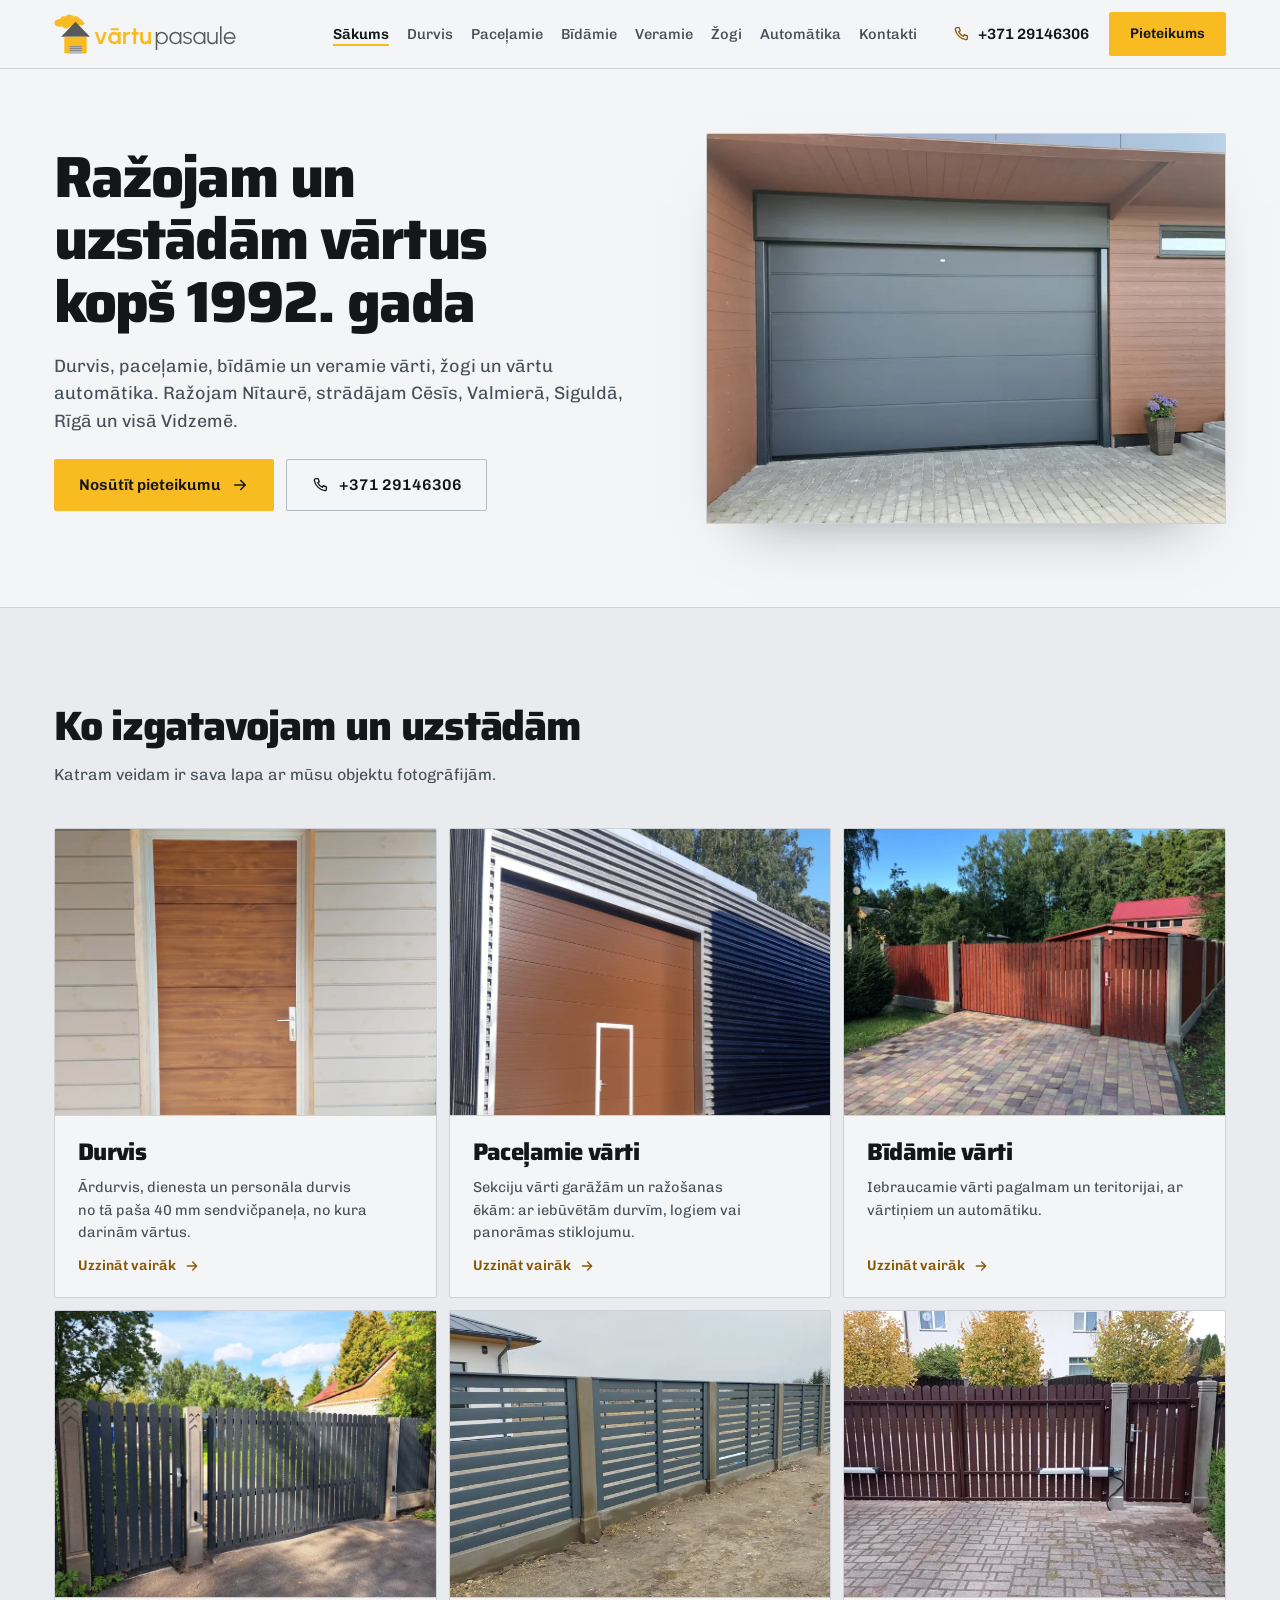
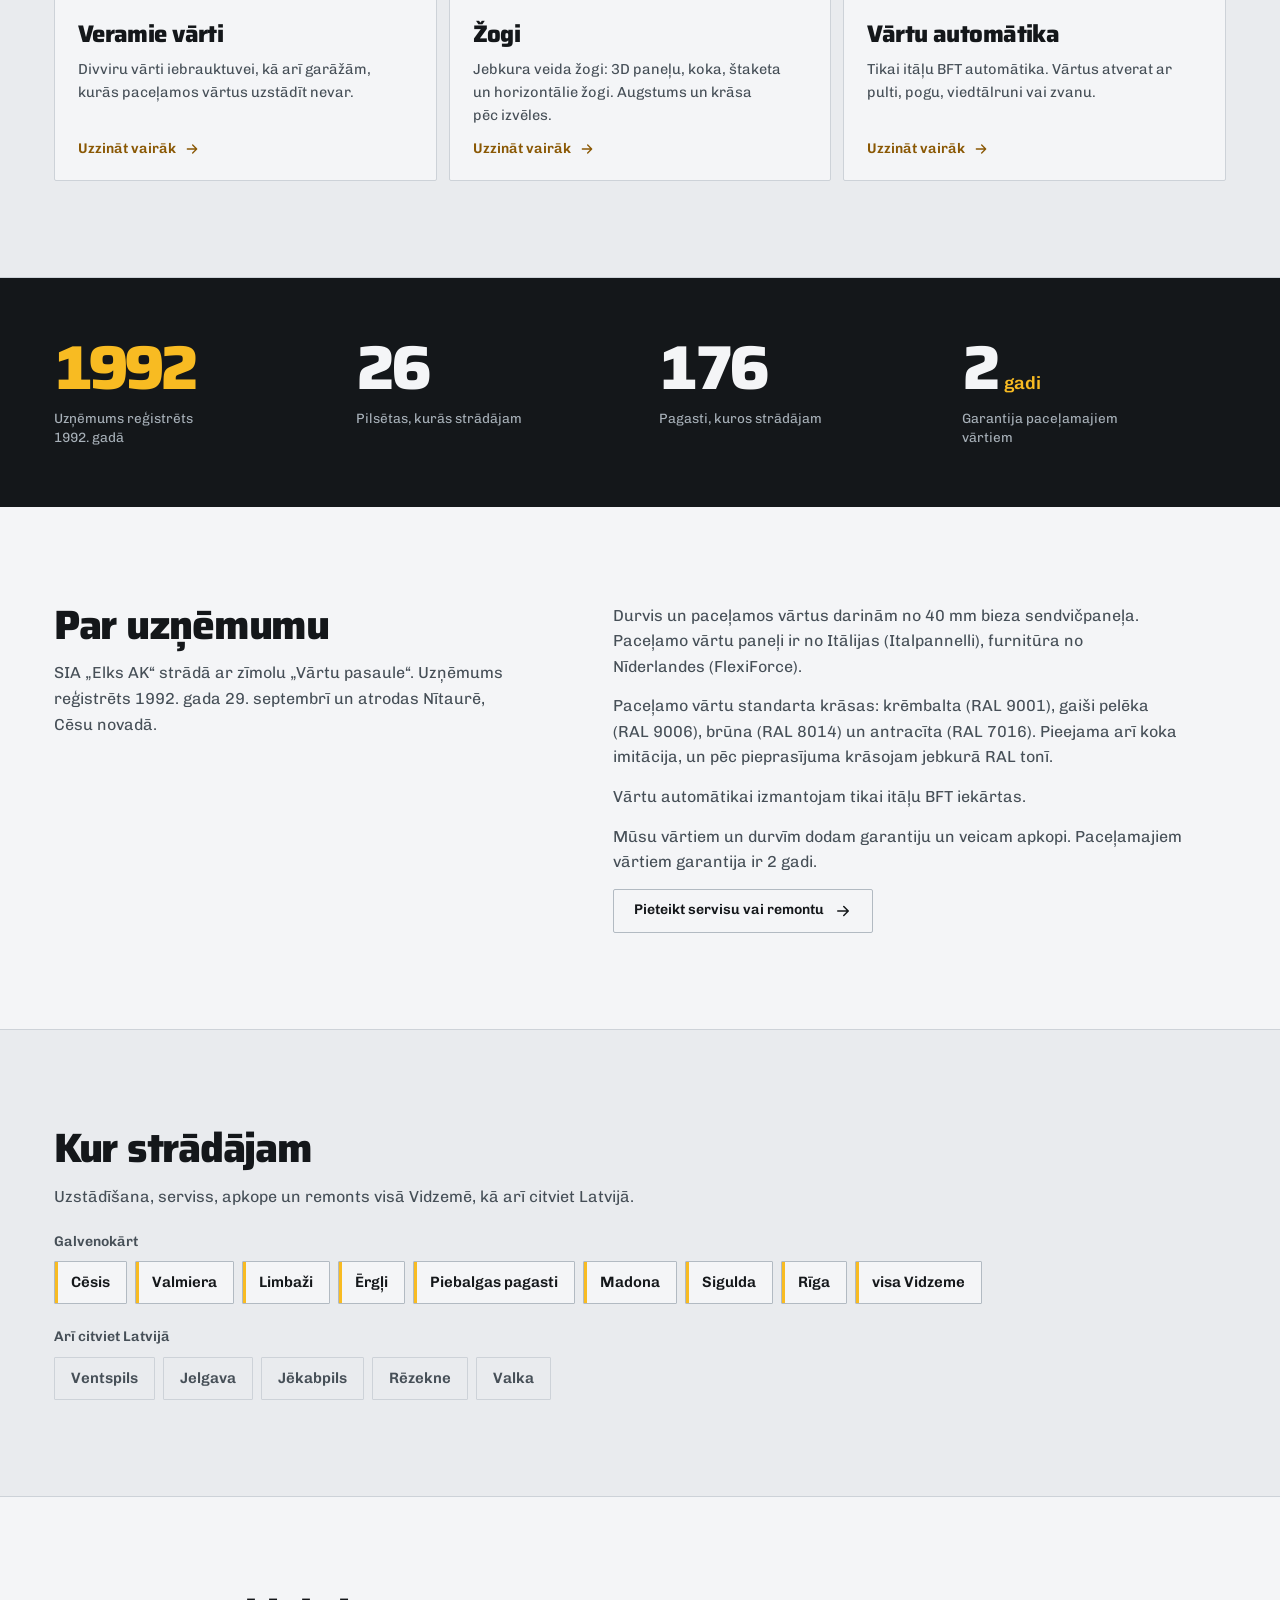
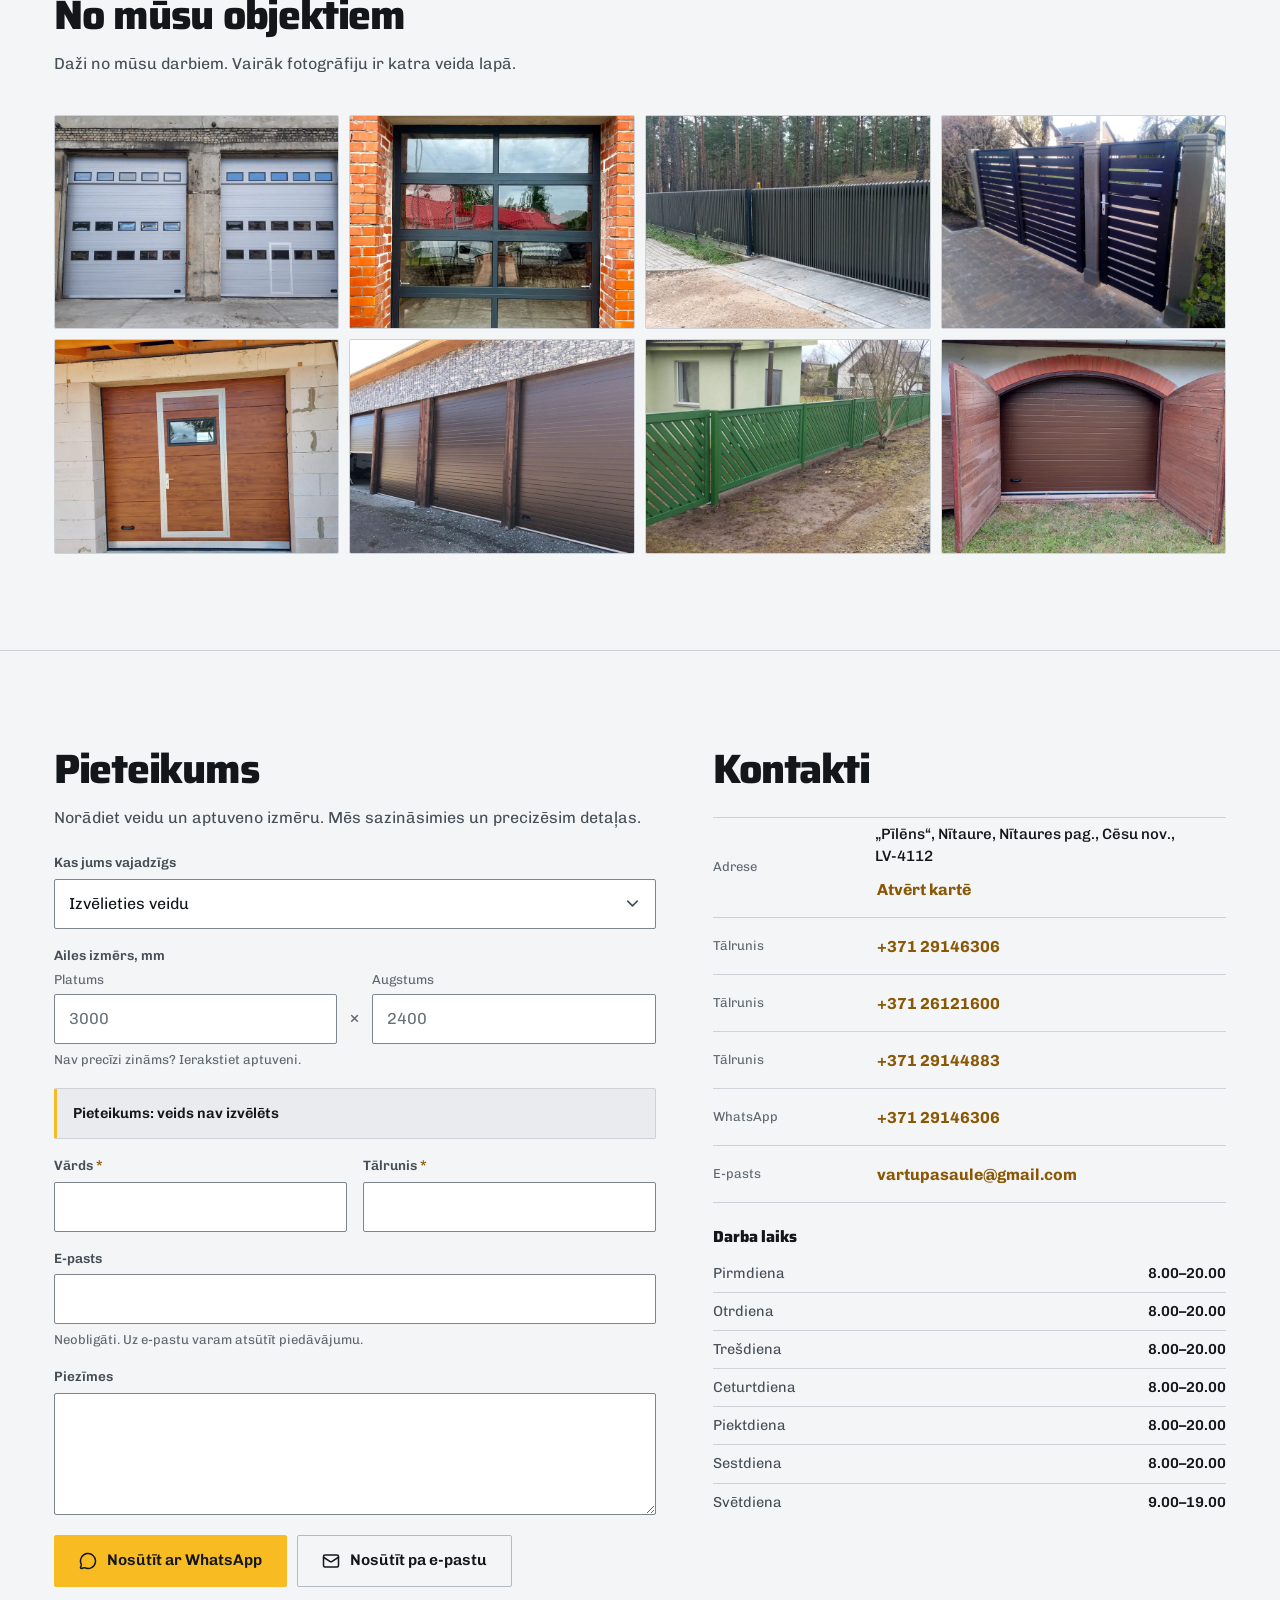
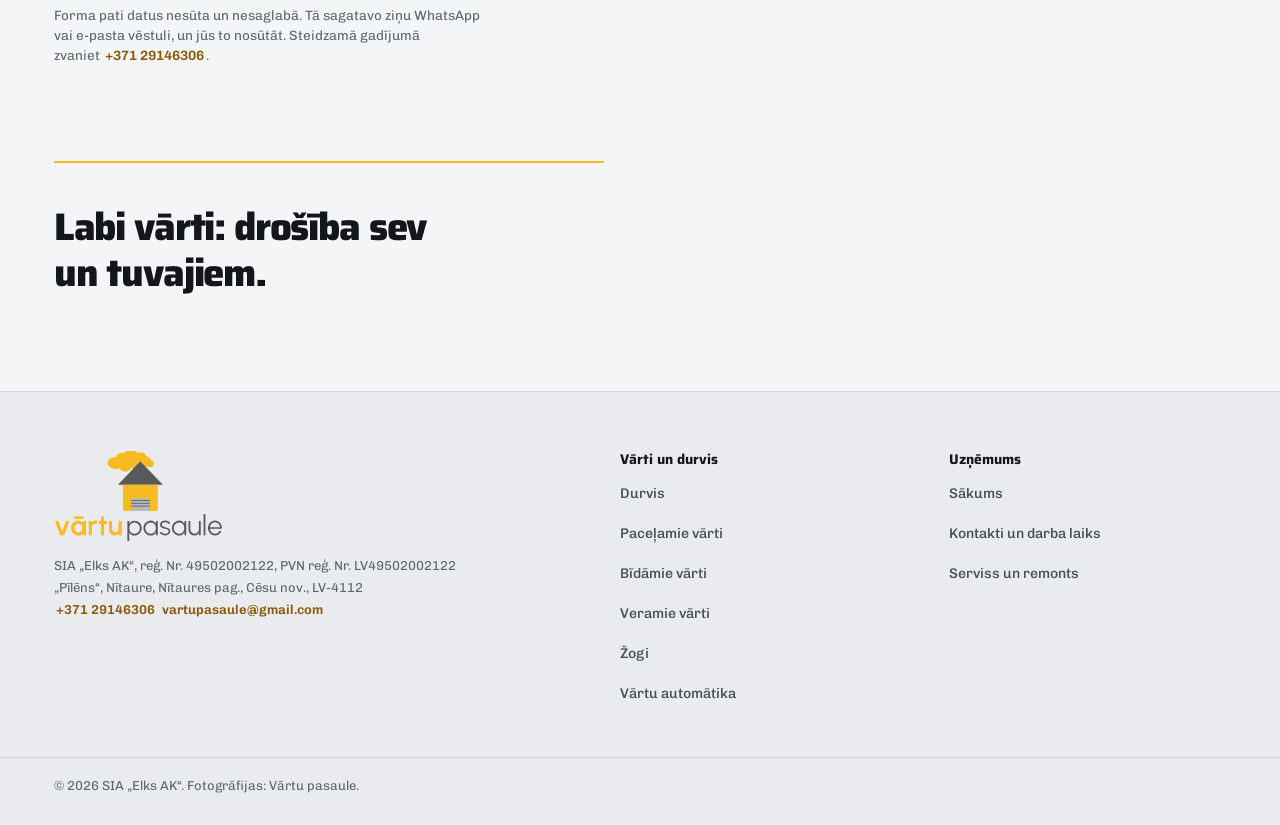
==== commit e7280cde: "Labojumi pec parbaudes: horizontals logo, Sakums izvelne, e-pasts paslepts, RAL 9001 - galvene: hori" ====
--- a/index.html
+++ b/index.html
@@ -34,11 +34,11 @@
 <header class="hdr">
   <div class="hdr__in">
     <a class="brand" href="./" aria-current="page">
-      <img class="brand__logo" src="assets/logo.svg" width="102" height="54" alt="Vārtu pasaule, uz sākumlapu">
+      <img class="brand__logo" src="assets/logo-h.svg" width="182" height="40" alt="Vārtu pasaule, uz sākumlapu">
       <span class="brand__sub">SIA „Elks AK“<br>kopš 1992</span>
     </a>
     <nav class="nav" aria-label="Galvenā navigācija">
-      <a href="durvis/">Durvis</a><a href="pacelamie-varti/">Paceļamie</a><a href="bidamie-varti/">Bīdāmie</a><a href="veramie-varti/">Veramie</a><a href="zogi/">Žogi</a><a href="automatika/">Automātika</a><a href="kontakti/">Kontakti</a>
+      <a href="./" aria-current="page">Sākums</a><a href="durvis/">Durvis</a><a href="pacelamie-varti/">Paceļamie</a><a href="bidamie-varti/">Bīdāmie</a><a href="veramie-varti/">Veramie</a><a href="zogi/">Žogi</a><a href="automatika/">Automātika</a><a href="kontakti/">Kontakti</a>
     </nav>
     <div class="hdr__act">
       <a class="tel" href="tel:+37129146306" aria-label="Zvanīt +371 29146306"><svg viewBox="0 0 24 24" fill="none" stroke="currentColor" stroke-width="1.8" stroke-linecap="round" stroke-linejoin="round" aria-hidden="true" focusable="false"><path d="M6.5 3.5h3l1.5 4-2 1.5a12 12 0 0 0 6 6l1.5-2 4 1.5v3a2 2 0 0 1-2.2 2A16.5 16.5 0 0 1 4.5 5.7 2 2 0 0 1 6.5 3.5Z"/></svg><span class="tel__n">+371 29146306</span></a>
@@ -82,42 +82,42 @@
         <div class="type__b">
           <h3 class="type__t"><a href="durvis/">Durvis</a></h3>
           <p class="type__d">Ārdurvis, dienesta un personāla durvis no tā paša 40&nbsp;mm sendvičpaneļa, no kura darinām vārtus.</p>
-          <span class="type__go" aria-hidden="true">Skatīt darbus<svg viewBox="0 0 24 24" fill="none" stroke="currentColor" stroke-width="2" stroke-linecap="round" stroke-linejoin="round" aria-hidden="true" focusable="false"><path d="M5 12h13M13 6l6 6-6 6"/></svg></span>
+          <span class="type__go" aria-hidden="true">Uzzināt vairāk<svg viewBox="0 0 24 24" fill="none" stroke="currentColor" stroke-width="2" stroke-linecap="round" stroke-linejoin="round" aria-hidden="true" focusable="false"><path d="M5 12h13M13 6l6 6-6 6"/></svg></span>
         </div>
       </article><article class="type">
         <figure class="type__img"><img src="assets/img/foto/pacelamie-ar-personala-durvim-800.webp" srcset="assets/img/foto/pacelamie-ar-personala-durvim-800.webp 800w, assets/img/foto/pacelamie-ar-personala-durvim-1200.webp 1200w" sizes="(max-width: 620px) 100vw, (max-width: 980px) 50vw, 395px" width="800" height="853" alt="Brūni paceļamie sekciju vārti ar personāla durvīm tumšā rievotā fasādē" loading="lazy" decoding="async"></figure>
         <div class="type__b">
           <h3 class="type__t"><a href="pacelamie-varti/">Paceļamie vārti</a></h3>
           <p class="type__d">Sekciju vārti garāžām un ražošanas ēkām: ar iebūvētām durvīm, logiem vai panorāmas stiklojumu.</p>
-          <span class="type__go" aria-hidden="true">Skatīt darbus<svg viewBox="0 0 24 24" fill="none" stroke="currentColor" stroke-width="2" stroke-linecap="round" stroke-linejoin="round" aria-hidden="true" focusable="false"><path d="M5 12h13M13 6l6 6-6 6"/></svg></span>
+          <span class="type__go" aria-hidden="true">Uzzināt vairāk<svg viewBox="0 0 24 24" fill="none" stroke="currentColor" stroke-width="2" stroke-linecap="round" stroke-linejoin="round" aria-hidden="true" focusable="false"><path d="M5 12h13M13 6l6 6-6 6"/></svg></span>
         </div>
       </article><article class="type">
         <figure class="type__img"><img src="assets/img/foto/bidamie-varti-ar-vartinjiem-800.webp" srcset="assets/img/foto/bidamie-varti-ar-vartinjiem-800.webp 800w, assets/img/foto/bidamie-varti-ar-vartinjiem-1200.webp 1200w, assets/img/foto/bidamie-varti-ar-vartinjiem-1600.webp 1600w" sizes="(max-width: 620px) 100vw, (max-width: 980px) 50vw, 395px" width="800" height="600" alt="Sarkanbrūni bīdāmie vārti ar vārtiņiem, štaketa žogs uz pelēkiem stabiem, bruģēta iebrauktuve" loading="lazy" decoding="async"></figure>
         <div class="type__b">
           <h3 class="type__t"><a href="bidamie-varti/">Bīdāmie vārti</a></h3>
           <p class="type__d">Iebraucamie vārti pagalmam un teritorijai, ar vārtiņiem un automātiku.</p>
-          <span class="type__go" aria-hidden="true">Skatīt darbus<svg viewBox="0 0 24 24" fill="none" stroke="currentColor" stroke-width="2" stroke-linecap="round" stroke-linejoin="round" aria-hidden="true" focusable="false"><path d="M5 12h13M13 6l6 6-6 6"/></svg></span>
+          <span class="type__go" aria-hidden="true">Uzzināt vairāk<svg viewBox="0 0 24 24" fill="none" stroke="currentColor" stroke-width="2" stroke-linecap="round" stroke-linejoin="round" aria-hidden="true" focusable="false"><path d="M5 12h13M13 6l6 6-6 6"/></svg></span>
         </div>
       </article><article class="type">
         <figure class="type__img"><img src="assets/img/foto/veramie-varti-antracits-800.webp" srcset="assets/img/foto/veramie-varti-antracits-800.webp 800w, assets/img/foto/veramie-varti-antracits-1200.webp 1200w, assets/img/foto/veramie-varti-antracits-1600.webp 1600w" sizes="(max-width: 620px) 100vw, (max-width: 980px) 50vw, 395px" width="800" height="600" alt="Antracīta pelēki štaketa vārti ar vārtiņiem starp gaišiem dekoratīviem stabiem" loading="lazy" decoding="async"></figure>
         <div class="type__b">
           <h3 class="type__t"><a href="veramie-varti/">Veramie vārti</a></h3>
           <p class="type__d">Divviru vārti iebrauktuvei, kā arī garāžām, kurās paceļamos vārtus uzstādīt nevar.</p>
-          <span class="type__go" aria-hidden="true">Skatīt darbus<svg viewBox="0 0 24 24" fill="none" stroke="currentColor" stroke-width="2" stroke-linecap="round" stroke-linejoin="round" aria-hidden="true" focusable="false"><path d="M5 12h13M13 6l6 6-6 6"/></svg></span>
+          <span class="type__go" aria-hidden="true">Uzzināt vairāk<svg viewBox="0 0 24 24" fill="none" stroke="currentColor" stroke-width="2" stroke-linecap="round" stroke-linejoin="round" aria-hidden="true" focusable="false"><path d="M5 12h13M13 6l6 6-6 6"/></svg></span>
         </div>
       </article><article class="type">
         <figure class="type__img"><img src="assets/img/foto/zogs-horizontalas-listes-800.webp" srcset="assets/img/foto/zogs-horizontalas-listes-800.webp 800w, assets/img/foto/zogs-horizontalas-listes-1200.webp 1200w, assets/img/foto/zogs-horizontalas-listes-1560.webp 1560w" sizes="(max-width: 620px) 100vw, (max-width: 980px) 50vw, 395px" width="800" height="507" alt="Tumši pelēks žogs ar horizontālām līstēm starp betona stabiem uz cokola" loading="lazy" decoding="async"></figure>
         <div class="type__b">
           <h3 class="type__t"><a href="zogi/">Žogi</a></h3>
           <p class="type__d">Jebkura veida žogi: 3D paneļu, koka, štaketa un horizontālie žogi. Augstums un krāsa pēc izvēles.</p>
-          <span class="type__go" aria-hidden="true">Skatīt darbus<svg viewBox="0 0 24 24" fill="none" stroke="currentColor" stroke-width="2" stroke-linecap="round" stroke-linejoin="round" aria-hidden="true" focusable="false"><path d="M5 12h13M13 6l6 6-6 6"/></svg></span>
+          <span class="type__go" aria-hidden="true">Uzzināt vairāk<svg viewBox="0 0 24 24" fill="none" stroke="currentColor" stroke-width="2" stroke-linecap="round" stroke-linejoin="round" aria-hidden="true" focusable="false"><path d="M5 12h13M13 6l6 6-6 6"/></svg></span>
         </div>
       </article><article class="type">
         <figure class="type__img"><img src="assets/img/foto/veramie-varti-motori-800.webp" srcset="assets/img/foto/veramie-varti-motori-800.webp 800w, assets/img/foto/veramie-varti-motori-1200.webp 1200w, assets/img/foto/veramie-varti-motori-1599.webp 1599w" sizes="(max-width: 620px) 100vw, (max-width: 980px) 50vw, 395px" width="800" height="450" alt="Tumši brūni divviru štaketa vārti ar piedziņām, signāllampu un atsevišķiem vārtiņiem" loading="lazy" decoding="async"></figure>
         <div class="type__b">
           <h3 class="type__t"><a href="automatika/">Vārtu automātika</a></h3>
           <p class="type__d">Tikai itāļu BFT automātika. Vārtus atverat ar pulti, pogu, viedtālruni vai zvanu.</p>
-          <span class="type__go" aria-hidden="true">Skatīt darbus<svg viewBox="0 0 24 24" fill="none" stroke="currentColor" stroke-width="2" stroke-linecap="round" stroke-linejoin="round" aria-hidden="true" focusable="false"><path d="M5 12h13M13 6l6 6-6 6"/></svg></span>
+          <span class="type__go" aria-hidden="true">Uzzināt vairāk<svg viewBox="0 0 24 24" fill="none" stroke="currentColor" stroke-width="2" stroke-linecap="round" stroke-linejoin="round" aria-hidden="true" focusable="false"><path d="M5 12h13M13 6l6 6-6 6"/></svg></span>
         </div>
       </article>
     </div>
@@ -141,7 +141,7 @@
     </div>
     <div class="about__txt">
       <p>Durvis un paceļamos vārtus darinām no 40&nbsp;mm bieza sendvičpaneļa. Paceļamo vārtu paneļi ir no Itālijas (Italpannelli), furnitūra no Nīderlandes (FlexiForce).</p>
-      <p>Paceļamo vārtu standarta krāsas: gaiši pelēka (RAL&nbsp;9006), brūna (RAL&nbsp;8014) un antracīta (RAL&nbsp;7016). Pieejama arī koka imitācija, un pēc pieprasījuma krāsojam jebkurā RAL tonī.</p>
+      <p>Paceļamo vārtu standarta krāsas: krēmbalta (RAL&nbsp;9001), gaiši pelēka (RAL&nbsp;9006), brūna (RAL&nbsp;8014) un antracīta (RAL&nbsp;7016). Pieejama arī koka imitācija, un pēc pieprasījuma krāsojam jebkurā RAL tonī.</p>
       <p>Vārtu automātikai izmantojam tikai itāļu BFT iekārtas.</p>
       <p>Mūsu vārtiem un durvīm dodam garantiju un veicam apkopi. Paceļamajiem vārtiem garantija ir 2 gadi.</p>
       <p><a class="btn" href="kontakti/?veids=serviss#pieteikums">Pieteikt servisu vai remontu<svg viewBox="0 0 24 24" fill="none" stroke="currentColor" stroke-width="2" stroke-linecap="round" stroke-linejoin="round" aria-hidden="true" focusable="false"><path d="M5 12h13M13 6l6 6-6 6"/></svg></a></p>
@@ -178,9 +178,10 @@
   <div class="wrap ask__in">
     <div class="ask__form">
       <h2 class="s-h" id="ask-h">Pieteikums</h2>
-      <p class="s-p">Norādiet veidu un aptuveno izmēru, un mēs sazināsimies, lai precizētu detaļas.</p>
+      <p class="s-p">Norādiet veidu un aptuveno izmēru. Mēs sazināsimies un precizēsim detaļas.</p>
       <p class="sr-only" id="frm-status" aria-live="polite" aria-atomic="true"></p>
       <form class="frm" id="frm" novalidate>
+        
         <input type="hidden" id="f-izvele" name="izvele" value="">
         <div class="fld">
           <label for="f-veids">Kas jums vajadzīgs</label>
@@ -222,14 +223,15 @@
           <button class="btn btn--hi btn--lg" type="submit" name="via" value="wa"><svg viewBox="0 0 24 24" fill="none" stroke="currentColor" stroke-width="2" stroke-linecap="round" stroke-linejoin="round" aria-hidden="true" focusable="false"><path d="M2.992 16.342a2 2 0 0 1 .094 1.167l-1.065 3.29a1 1 0 0 0 1.236 1.168l3.413-.998a2 2 0 0 1 1.099.092 10 10 0 1 0-4.777-4.719"/></svg>Nosūtīt ar WhatsApp</button>
           <button class="btn btn--lg" type="submit" name="via" value="mail"><svg viewBox="0 0 24 24" fill="none" stroke="currentColor" stroke-width="2" stroke-linecap="round" stroke-linejoin="round" aria-hidden="true" focusable="false"><path d="m22 7-8.991 5.727a2 2 0 0 1-2.009 0L2 7"/><rect width="20" height="16" x="2" y="4" rx="2"/></svg>Nosūtīt pa e-pastu</button>
         </div>
-        <p class="frm__note">Forma pati datus nesūta un nesaglabā. Tā sagatavo ziņu WhatsApp vai e-pasta vēstuli, un jūs to nosūtāt. Steidzami? Zvaniet <a class="lnk" href="tel:+37129146306">+371 29146306</a>.</p>
+        <p class="err" id="e-send" hidden></p>
+        <p class="frm__note">Forma pati datus nesūta un nesaglabā. Tā sagatavo ziņu WhatsApp vai e-pasta vēstuli, un jūs to nosūtāt. Steidzamā gadījumā zvaniet <a class="lnk" href="tel:+37129146306">+371&nbsp;29146306</a>.</p>
       </form>
       <div class="done" id="done" hidden role="status">
-        <p class="done__t" id="done-t">Ziņa sagatavota.</p>
+        <p class="done__t" id="done-t">Ziņa sagatavota</p>
         <p class="done__p" id="done-p"></p>
         <p class="done__links">
           <a class="lnk" href="tel:+37129146306">+371 29146306</a>
-          <a class="lnk" href="mailto:vartupasaule@gmail.com">vartupasaule@gmail.com</a>
+          <a class="lnk" data-m="bW9jLmxpYW1nQGVsdWFzYXB1dHJhdg==">vartupasaule[at]gmail.com</a>
         </p>
         <button class="btn btn--sm" type="button" id="again">Labot pieteikumu</button>
       </div>
@@ -240,7 +242,7 @@
         <div><dt>Adrese</dt><dd>„Pīlēns“, Nītaure, Nītaures pag., Cēsu nov., <span class="nw">LV-4112</span><br><a class="lnk" href="https://www.google.com/maps/search/?api=1&query=57.06975%2C25.19161" rel="noopener" target="_blank">Atvērt kartē<span class="sr-only"> (atveras jaunā cilnē)</span></a></dd></div>
         <div><dt>Tālrunis</dt><dd><a class="lnk" href="tel:+37129146306">+371 29146306</a></dd></div><div><dt>Tālrunis</dt><dd><a class="lnk" href="tel:+37126121600">+371 26121600</a></dd></div><div><dt>Tālrunis</dt><dd><a class="lnk" href="tel:+37129144883">+371 29144883</a></dd></div>
         <div><dt>WhatsApp</dt><dd><a class="lnk" href="https://wa.me/37129146306" rel="noopener" target="_blank"><span class="sr-only">WhatsApp </span>+371 29146306<span class="sr-only"> (atveras jaunā cilnē)</span></a></dd></div>
-        <div><dt>E-pasts</dt><dd><a class="lnk" href="mailto:vartupasaule@gmail.com">vartupasaule@gmail.com</a></dd></div>
+        <div><dt>E-pasts</dt><dd><a class="lnk" data-m="bW9jLmxpYW1nQGVsdWFzYXB1dHJhdg==">vartupasaule[at]gmail.com</a></dd></div>
       </dl>
       <div class="hours">
         <h3 class="hours__h">Darba laiks</h3>
@@ -260,7 +262,7 @@
       <p class="ftr__brand"><img src="assets/logo.svg" width="170" height="90" alt="Vārtu pasaule"></p>
       <p class="ftr__req">SIA „Elks AK“, reģ. Nr.&nbsp;49502002122, PVN reģ. Nr.&nbsp;LV49502002122</p>
       <p class="ftr__req">„Pīlēns“, Nītaure, Nītaures pag., Cēsu nov., <span class="nw">LV-4112</span></p>
-      <p class="ftr__req"><a class="lnk" href="tel:+37129146306">+371 29146306</a> <a class="lnk" href="mailto:vartupasaule@gmail.com">vartupasaule@gmail.com</a></p>
+      <p class="ftr__req"><a class="lnk" href="tel:+37129146306">+371 29146306</a> <a class="lnk" data-m="bW9jLmxpYW1nQGVsdWFzYXB1dHJhdg==">vartupasaule[at]gmail.com</a></p>
     </div>
     <div>
       <p class="ftr__h">Vārti un durvis</p>
@@ -312,7 +314,6 @@
    "vatID": "LV49502002122",
    "taxID": "49502002122",
    "telephone": "+37129146306",
-   "email": "vartupasaule@gmail.com",
    "address": {
     "@type": "PostalAddress",
     "streetAddress": "\"Pīlēns\", Nītaures pagasts",
--- a/assets/css/style.css
+++ b/assets/css/style.css
@@ -99,7 +99,7 @@
   box-shadow:inset 0 -1px 0 rgba(138,88,4,0);transition:box-shadow .2s var(--e-out);
 }
 @media (hover:hover) and (pointer:fine){.lnk:hover{box-shadow:inset 0 -1px 0 var(--bronze)}}
-.s-p .lnk,.var__p .lnk,.kind p .lnk{display:inline;min-height:0;padding:12px 2px;margin:-12px 0;box-shadow:inset 0 -1px 0 rgba(138,88,4,.45)}
+.s-p .lnk,.var__p .lnk,.kind p .lnk{display:inline;min-height:0;padding:12px 0;margin:-12px 0;box-shadow:none;text-decoration:underline;text-decoration-color:rgba(138,88,4,.45);text-underline-offset:3px}
 
 /* ============================ BUTTONS =================================== */
 .btn{
@@ -136,7 +136,13 @@
   min-height:var(--hdr-h);display:flex;align-items:center;gap:clamp(12px,2vw,32px);
 }
 .brand{display:flex;align-items:center;gap:12px;min-height:44px;text-decoration:none;flex:0 1 auto;min-width:0}
-.brand__logo{height:52px;width:auto;flex:0 0 auto}
+.brand__logo{height:40px;width:auto;flex:0 0 auto}
+@media (max-width:1180px){.brand__logo{height:44px}}
+@media (max-width:760px){.brand__logo{height:32px}}
+/* with the horizontal logo and eight menu items the company line has no room next to the desktop menu */
+@media (min-width:1181px){.brand__sub{display:none}}
+@media (min-width:1181px) and (max-width:1279px){.hdr .nav{gap:12px}}
+@media (max-width:340px){.hdr__act .tel{display:none}}
 .brand__sub{font:500 11.5px/1.35 var(--f-b);color:var(--ink-3);white-space:nowrap;padding-left:12px;border-left:1px solid var(--line)}
 
 .nav{display:flex;align-items:center;gap:clamp(10px,1.4vw,24px);margin-inline-start:auto}
@@ -190,7 +196,7 @@
   .tel svg{width:21px;height:21px;flex-basis:21px}
   .hdr__cta{padding:11px 12px;font-size:13.5px}
 }
-@media (max-width:380px){.brand__logo{height:44px}.hdr__cta{padding:11px 10px;font-size:13px}}
+@media (max-width:380px){.brand__logo{height:28px}.hdr__cta{padding:11px 10px;font-size:13px}}
 
 /* ============================ BREADCRUMBS =============================== */
 .crumbs{padding-top:clamp(14px,2vw,22px)}
@@ -394,7 +400,9 @@
 
 /* ============================ PAINT & PANEL CHOOSER ===================== */
 .pick{margin-top:clamp(26px,3.2vw,44px);display:grid;grid-template-columns:minmax(0,1.15fr) minmax(0,.85fr);gap:clamp(22px,4vw,56px);align-items:start}
-.pick__stage{position:sticky;top:calc(var(--hdr-h) + 20px);background:#DDE1E5;border:1px solid var(--line);border-radius:var(--r);padding:clamp(14px,2.4vw,28px)}
+.pick > *,.ways > *{min-width:0}
+.pick__stage{position:sticky;top:calc(var(--hdr-h) + 20px);background:var(--paper);border:1px solid var(--line);border-radius:var(--r);padding:clamp(10px,1.6vw,18px)}
+.pick__svg{border-radius:var(--r-in)}
 .pick__svg{width:100%;height:auto}
 .pick__svg .pnl{transition:fill .35s var(--e-out)}
 .pick__svg .g-wood,.pick__svg .g-grooves,.pick__svg .g-win,.pick__svg .g-door,.pick__svg .g-pano{display:none}
@@ -405,6 +413,9 @@
 .pick__svg[data-kind="panorama"] .g-pano{display:inline}
 .pick__svg[data-kind="panorama"] .g-grooves,.pick__svg[data-kind="panorama"] .g-win,.pick__svg[data-kind="panorama"] .g-handle{display:none}
 .pick__svg[data-kind="durvis"] .g-handle{display:none}
+.pick__svg .g-win-d{display:none}
+.pick__svg[data-kind="durvis"][data-win="1"] .g-win{display:none}
+.pick__svg[data-kind="durvis"][data-win="1"] .g-win-d{display:inline}
 .pick__cap{margin-top:12px;font:600 14px/1.45 var(--f-b);color:var(--ink);font-variant-numeric:tabular-nums}
 .pick__ctl{display:flex;flex-direction:column;gap:22px}
 .pick__ctl legend{font:700 15px/1.3 var(--f-d);letter-spacing:-.01em;margin-bottom:10px}
@@ -424,22 +435,17 @@
 @media (hover:hover) and (pointer:fine){.opt label:hover{border-color:var(--ink-3)}}
 .pick__note{font-size:13.5px;color:var(--ink-3);max-width:46ch}
 @media (max-width:900px){
-  .pick{grid-template-columns:1fr}
-  .pick__stage{position:relative;top:0}
+  .pick{grid-template-columns:minmax(0,1fr)}
+  /* on phones the drawing stays under the header while the options scroll past */
+  .pick__stage{position:sticky;top:var(--hdr-h);z-index:3;padding:8px;box-shadow:0 10px 18px -14px rgba(0,0,0,.4)}
+  .pick__svg{max-height:30svh;width:auto;max-width:100%;margin:0 auto}
+  .pick__cap{margin-top:6px;font-size:13px;line-height:1.4;min-height:2.8em;display:-webkit-box;-webkit-box-orient:vertical;-webkit-line-clamp:2;overflow:hidden}
 }
 
 /* ============================ AUTOMATION: WAYS TO OPEN ================== */
 .ways{margin-top:clamp(26px,3.2vw,44px);display:grid;grid-template-columns:minmax(0,1.1fr) minmax(0,.9fr);gap:clamp(22px,4vw,56px);align-items:center}
-.ways__stage{position:relative;background:#DDE1E5;border:1px solid var(--line);border-radius:var(--r);overflow:hidden}
+.ways__stage{position:relative;background:#DDE1E5;border:1px solid var(--line);border-radius:var(--r);overflow:hidden;box-shadow:0 24px 48px -36px rgba(30,42,54,.5)}
 .ways__svg{width:100%;height:auto}
-.ways__leaf{transition:transform 1.6s var(--e-io)}
-.ways__stage.is-open .ways__leaf{transform:translateX(-300px)}
-.ways__lamp{opacity:.35}
-.ways__stage.is-open .ways__lamp{animation:wBlink .5s steps(1) 0s 6}
-@keyframes wBlink{0%{opacity:1}50%{opacity:.35}}
-.ways__wave{opacity:0;transform-box:fill-box;transform-origin:center}
-.ways__stage.is-open .ways__wave{animation:wWave 1s var(--e-out) 2}
-@keyframes wWave{0%{opacity:.9;transform:scale(.4)}100%{opacity:0;transform:scale(1.6)}}
 .ways__list{display:grid;grid-template-columns:1fr 1fr;gap:10px}
 .way{
   display:flex;flex-direction:column;align-items:flex-start;gap:10px;min-height:44px;width:100%;
@@ -451,19 +457,17 @@
 .way span{font-size:13.5px;line-height:1.45;color:var(--ink-2)}
 .way[aria-pressed="true"]{border-color:var(--ink);box-shadow:inset 0 0 0 1px var(--ink)}
 @media (hover:hover) and (pointer:fine){.way:hover{border-color:var(--ink-3)}}
-.ways__status{margin-top:12px;min-height:1.5em;font:600 14px/1.45 var(--f-b)}
+.ways__status{margin-top:12px;min-height:2.9em;font:600 14px/1.45 var(--f-b)}
+.ways__stage,.pick__stage{contain:layout paint}
+.ways__stage{scroll-margin-top:calc(var(--hdr-h) + 12px)}
 @media (max-width:900px){.ways{grid-template-columns:1fr}}
-@media (max-width:420px){.ways__list{grid-template-columns:1fr}}
-@media (prefers-reduced-motion:reduce){
-  .ways__leaf{transition:none}
-  .ways__stage.is-open .ways__lamp,.ways__stage.is-open .ways__wave{animation:none}
-  .ways__stage.is-open .ways__lamp{opacity:1}
-}
+@media (max-width:420px){.ways__list{gap:8px}.way{padding:12px;gap:6px}.way span{position:absolute;width:1px;height:1px;overflow:hidden;clip:rect(0 0 0 0);white-space:nowrap}}
+
 
 /* ============================ FENCE TYPES =============================== */
 .kinds{margin-top:clamp(26px,3.2vw,44px);display:grid;grid-template-columns:repeat(3,1fr);gap:12px}
 .kind{background:var(--paper);border:1px solid var(--line);border-radius:var(--r);padding:clamp(16px,1.8vw,24px);display:flex;flex-direction:column;gap:10px}
-.kind svg{width:100%;height:auto;max-height:92px;color:var(--steel)}
+.kind svg{width:100%;height:auto;border-radius:var(--r)}
 .kind h3{font-size:clamp(18px,1.7vw,21px);letter-spacing:-.02em}
 .kind p{font-size:14.5px;color:var(--ink-2)}
 @media (max-width:900px){.kinds{grid-template-columns:repeat(2,1fr)}}
@@ -613,3 +617,6 @@
   html{scroll-behavior:auto}
   *,*::before,*::after{animation-duration:.001ms!important;animation-iteration-count:1!important;transition-duration:.001ms!important}
 }
+
+/* enquiry form on the company server: bot trap field, never shown */
+.hp{position:absolute;left:-10000px;width:1px;height:1px;overflow:hidden}
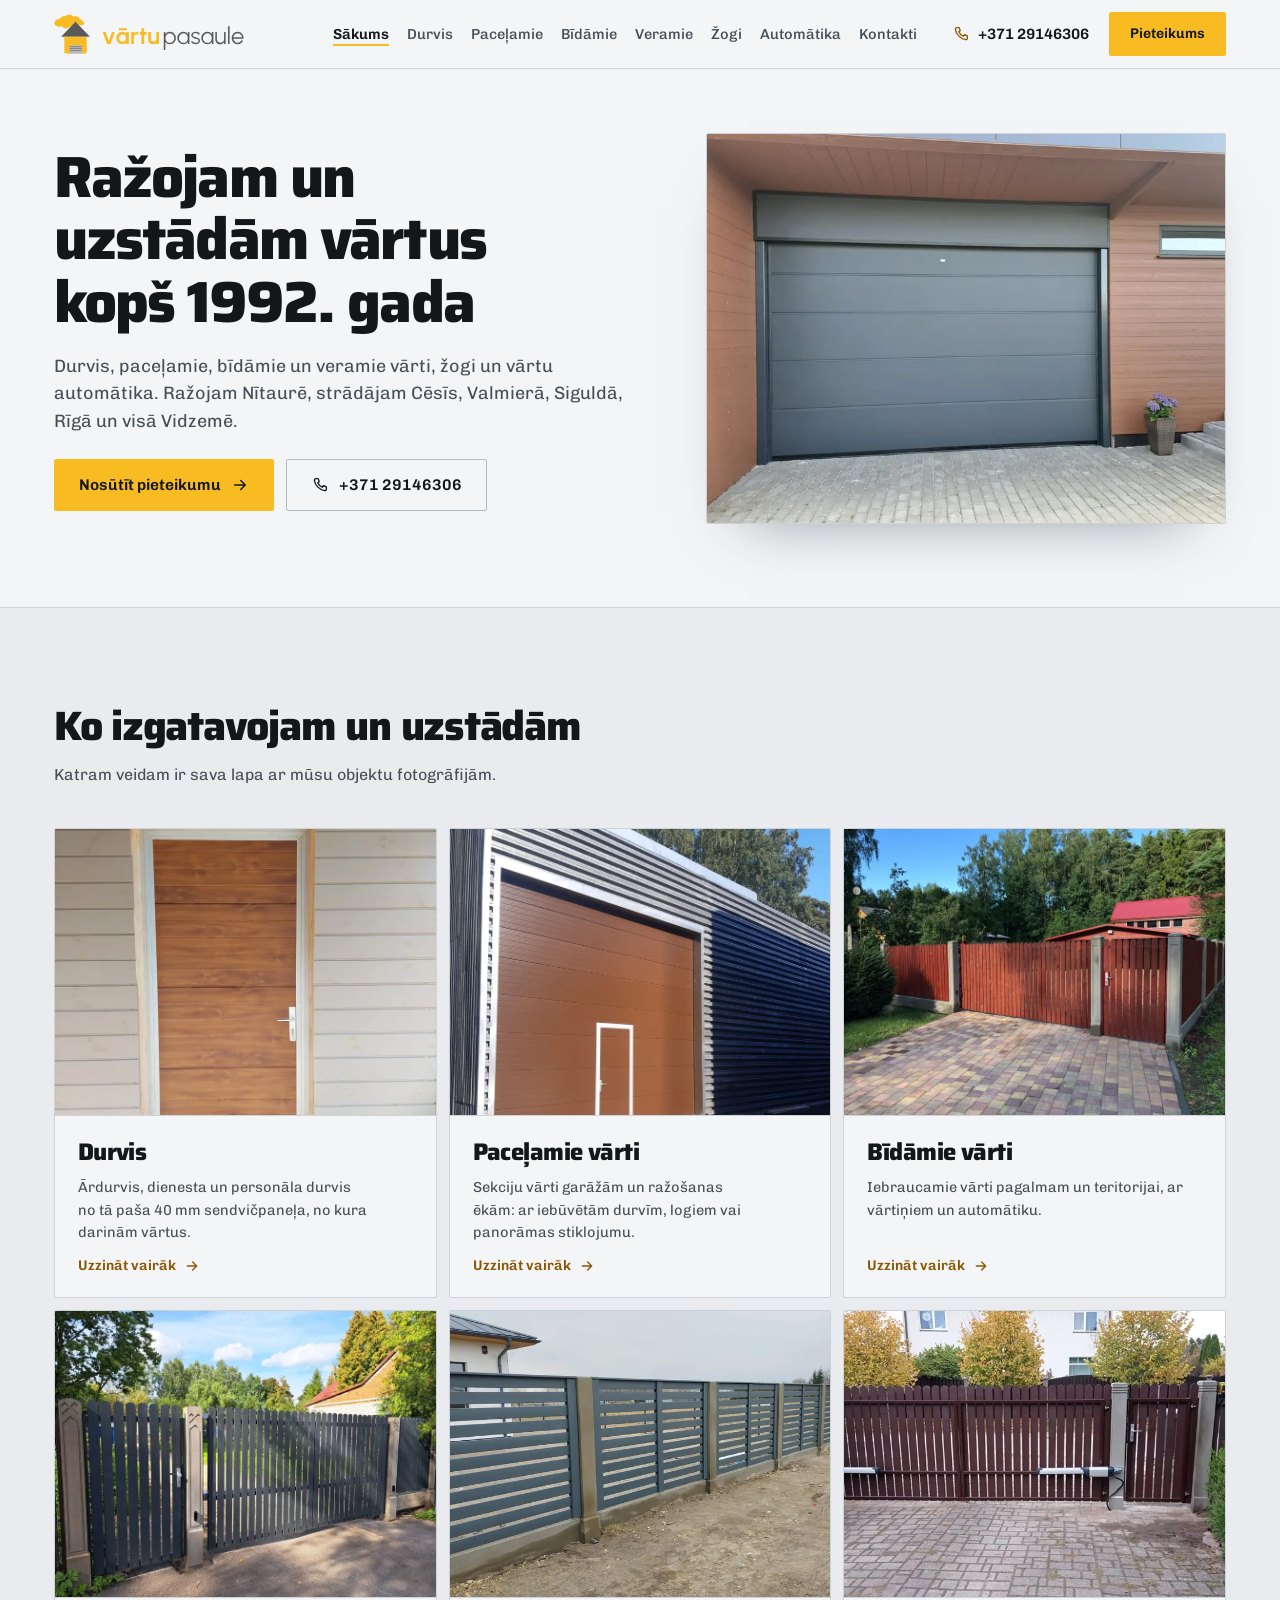
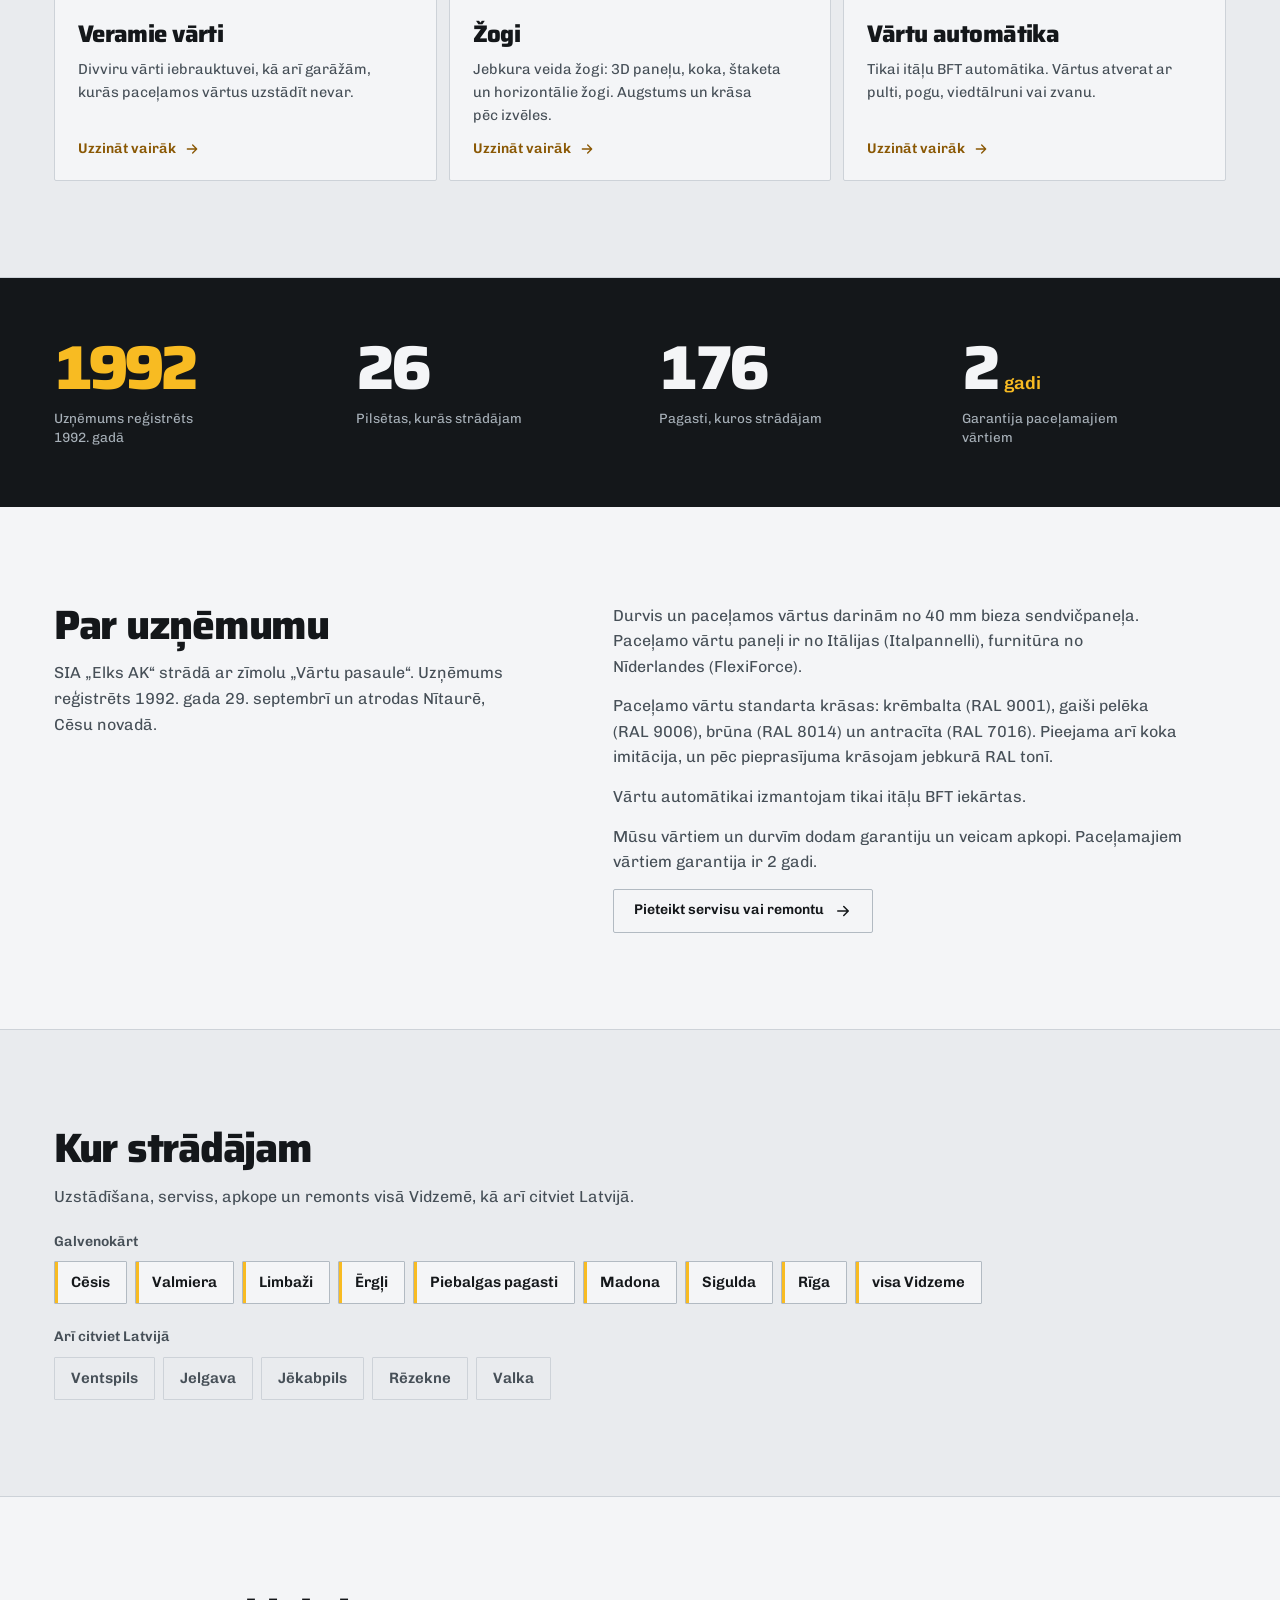
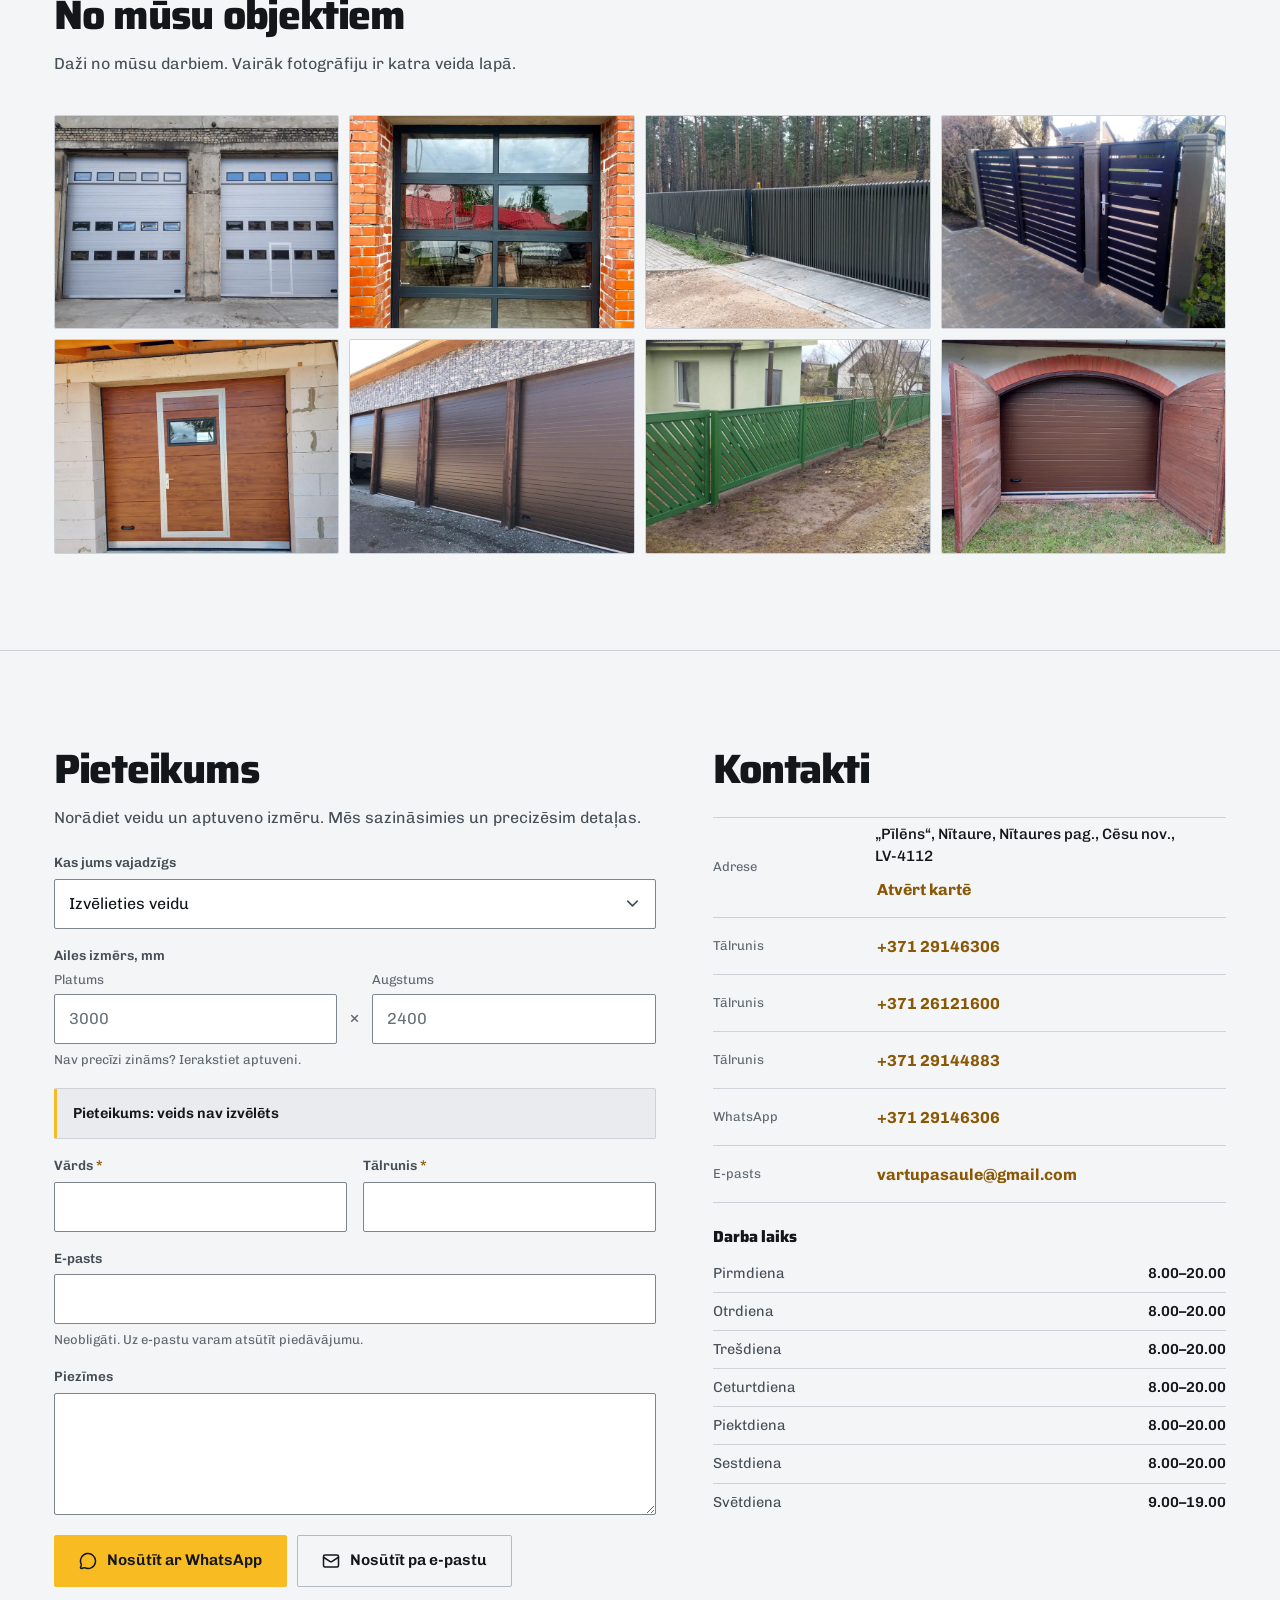
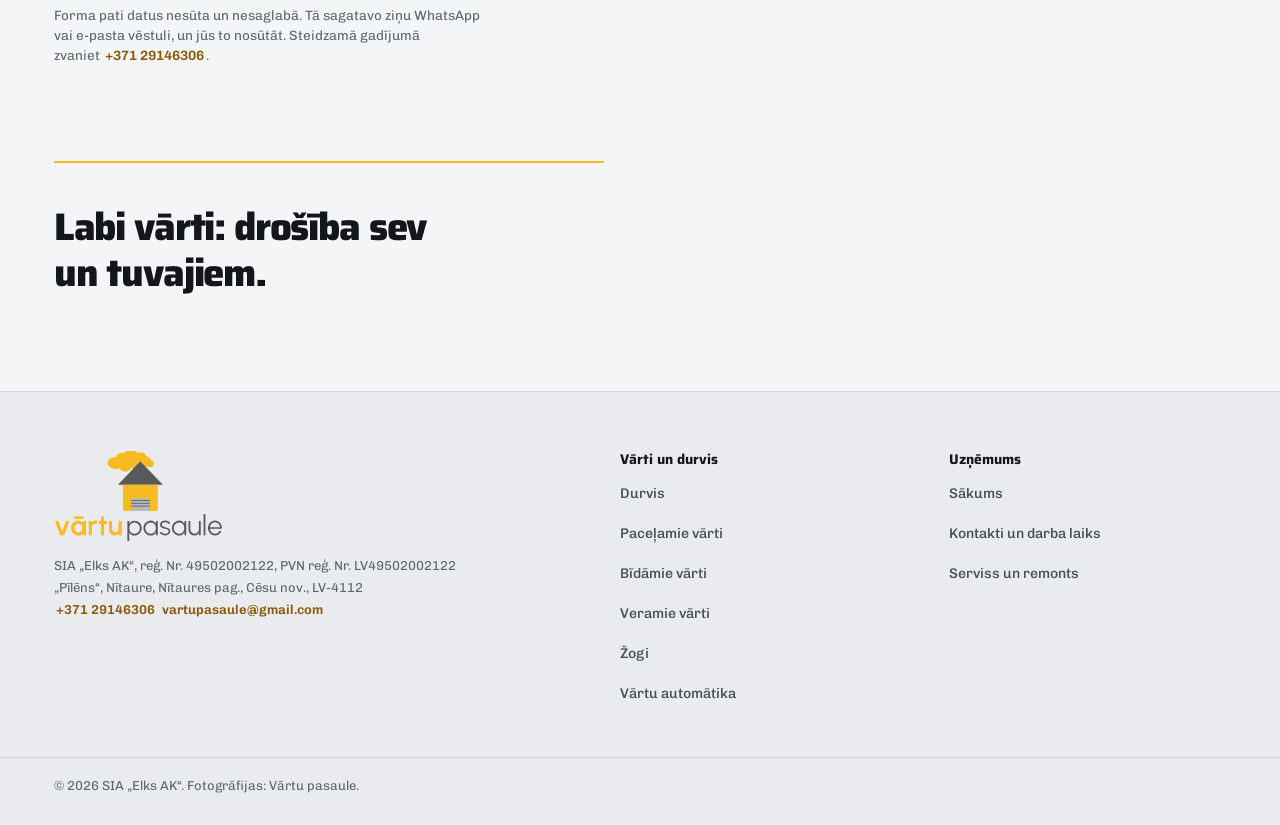
==== commit 87dbbd59: "Logo: vairāk vietas starp māju un uzrakstu Co-Authored-By: Claude Opus 5 <noreply@anthropic.com>" ====
--- a/index.html
+++ b/index.html
@@ -34,7 +34,7 @@
 <header class="hdr">
   <div class="hdr__in">
     <a class="brand" href="./" aria-current="page">
-      <img class="brand__logo" src="assets/logo-h.svg" width="182" height="40" alt="Vārtu pasaule, uz sākumlapu">
+      <img class="brand__logo" src="assets/logo-h.svg" width="190" height="40" alt="Vārtu pasaule, uz sākumlapu">
       <span class="brand__sub">SIA „Elks AK“<br>kopš 1992</span>
     </a>
     <nav class="nav" aria-label="Galvenā navigācija">
--- a/assets/css/style.css
+++ b/assets/css/style.css
@@ -138,7 +138,7 @@
 .brand{display:flex;align-items:center;gap:12px;min-height:44px;text-decoration:none;flex:0 1 auto;min-width:0}
 .brand__logo{height:40px;width:auto;flex:0 0 auto}
 @media (max-width:1180px){.brand__logo{height:44px}}
-@media (max-width:760px){.brand__logo{height:32px}}
+@media (max-width:760px){.brand__logo{height:31px}}
 /* with the horizontal logo and eight menu items the company line has no room next to the desktop menu */
 @media (min-width:1181px){.brand__sub{display:none}}
 @media (min-width:1181px) and (max-width:1279px){.hdr .nav{gap:12px}}
@@ -196,7 +196,7 @@
   .tel svg{width:21px;height:21px;flex-basis:21px}
   .hdr__cta{padding:11px 12px;font-size:13.5px}
 }
-@media (max-width:380px){.brand__logo{height:28px}.hdr__cta{padding:11px 10px;font-size:13px}}
+@media (max-width:380px){.brand__logo{height:26px}.hdr__cta{padding:11px 10px;font-size:13px}}
 
 /* ============================ BREADCRUMBS =============================== */
 .crumbs{padding-top:clamp(14px,2vw,22px)}
@@ -620,3 +620,8 @@
 
 /* enquiry form on the company server: bot trap field, never shown */
 .hp{position:absolute;left:-10000px;width:1px;height:1px;overflow:hidden}
+/* result of a form post without JavaScript (send.php redirects to one of these anchors) */
+.nojs-msg{display:none;scroll-margin-top:calc(var(--hdr-h) + 16px);margin:0 0 16px;padding:12px 14px;border-left:4px solid var(--y);background:#fff;font-weight:600}
+.nojs-msg--err{border-left-color:#B3261E}
+.nojs-msg:target{display:block}
+.frm .btn[aria-disabled="true"]{opacity:.7;cursor:progress}
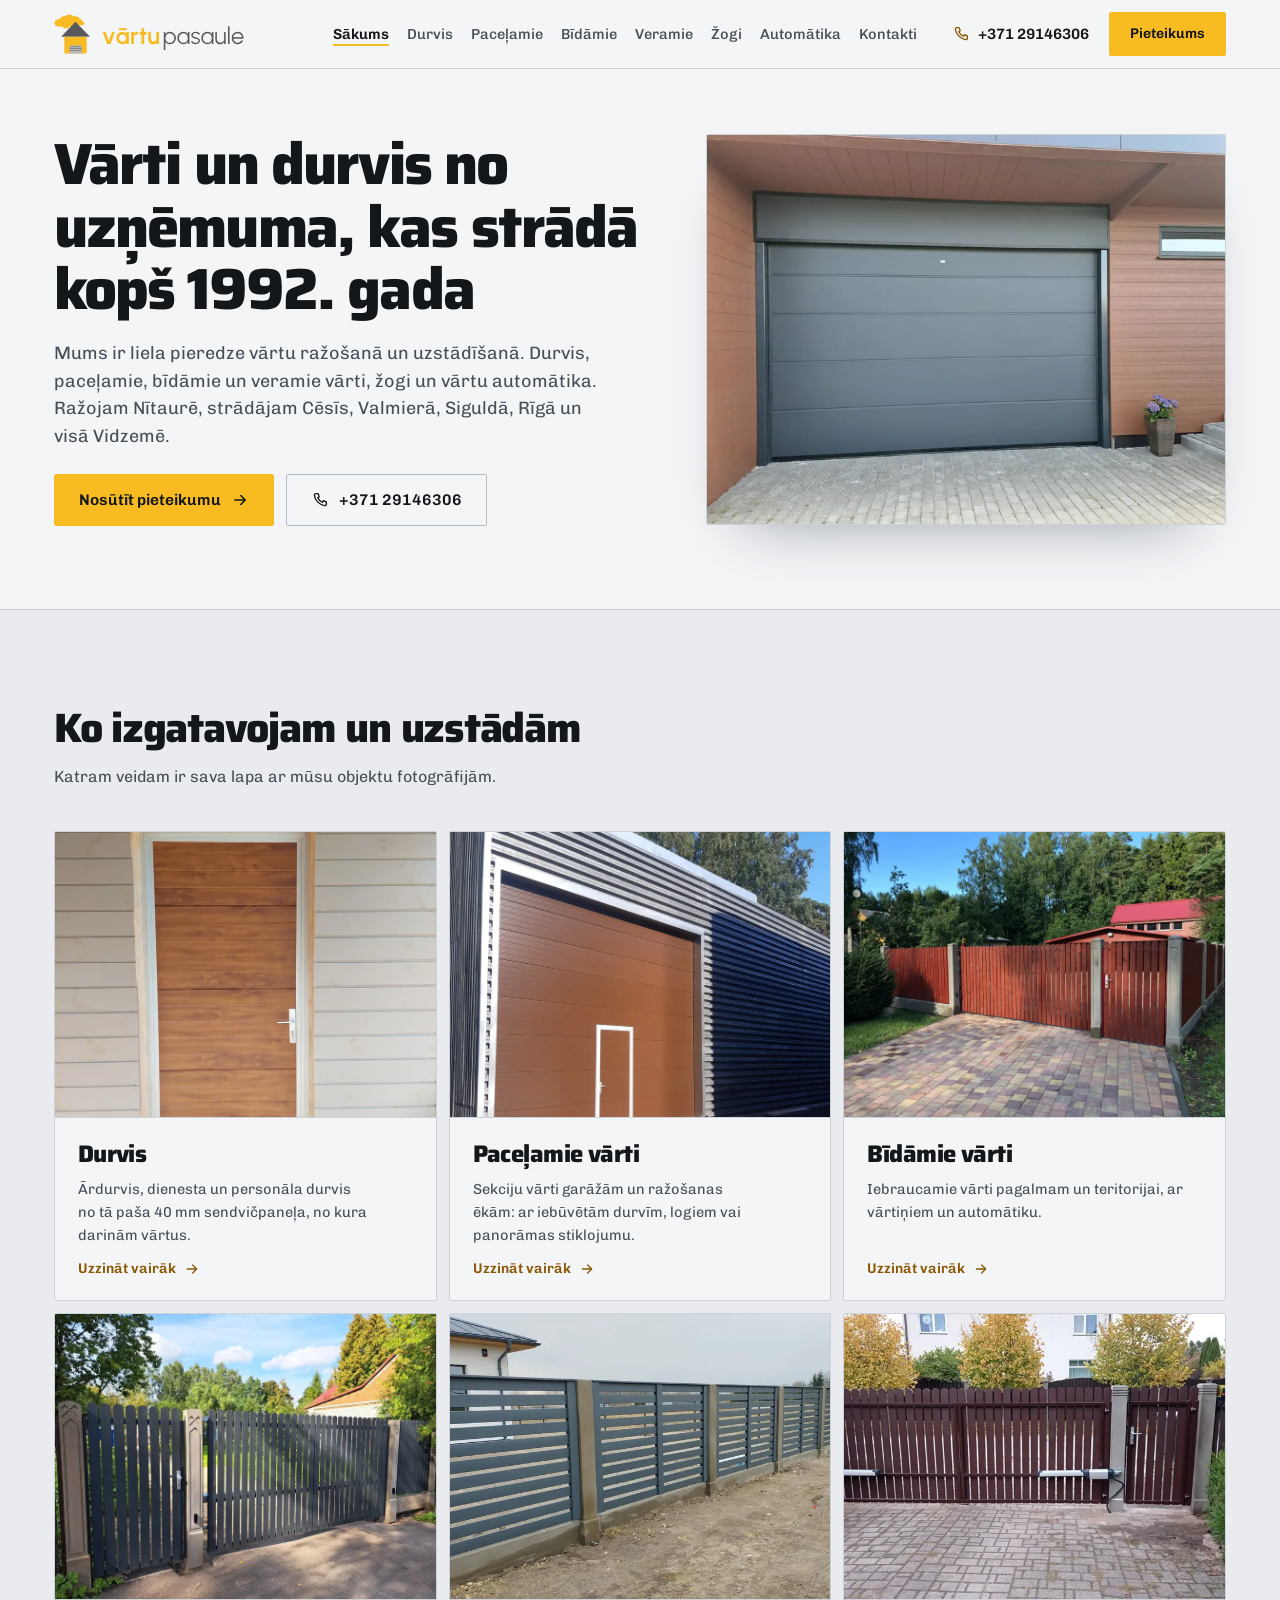
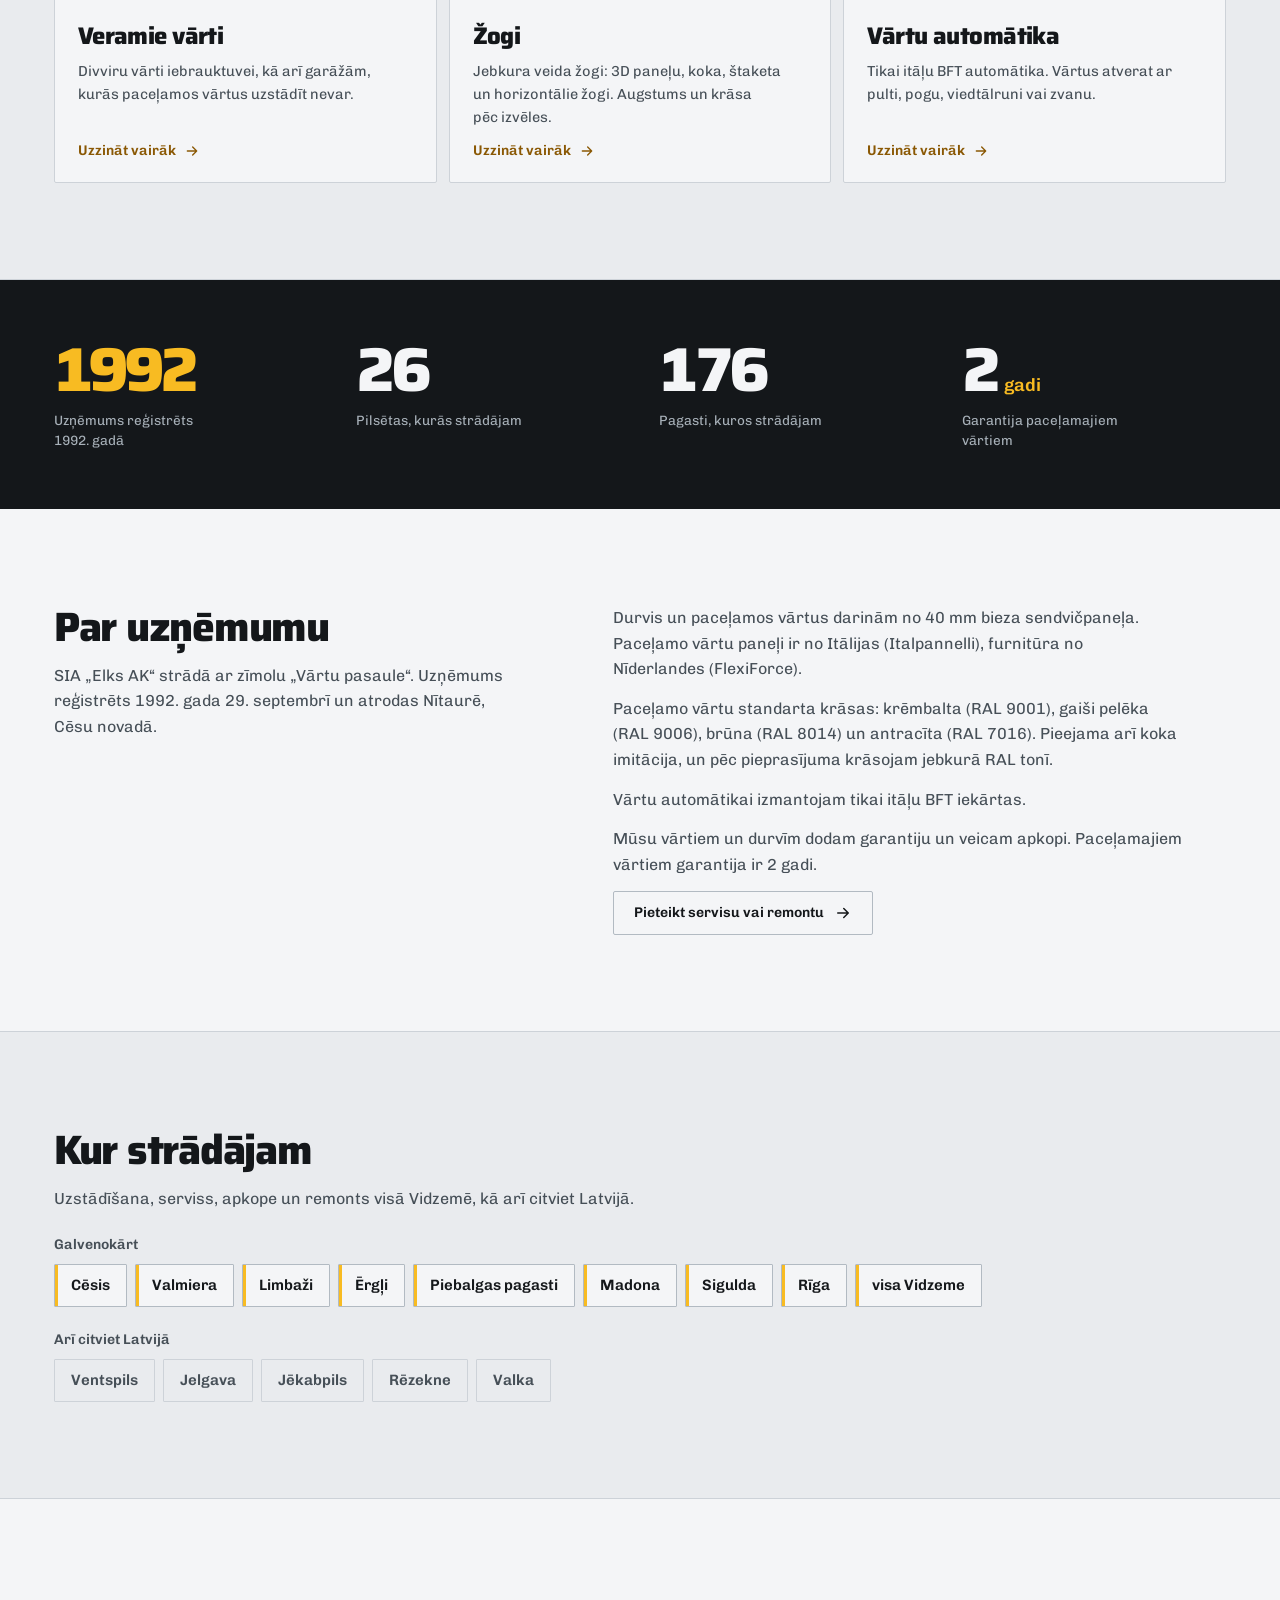
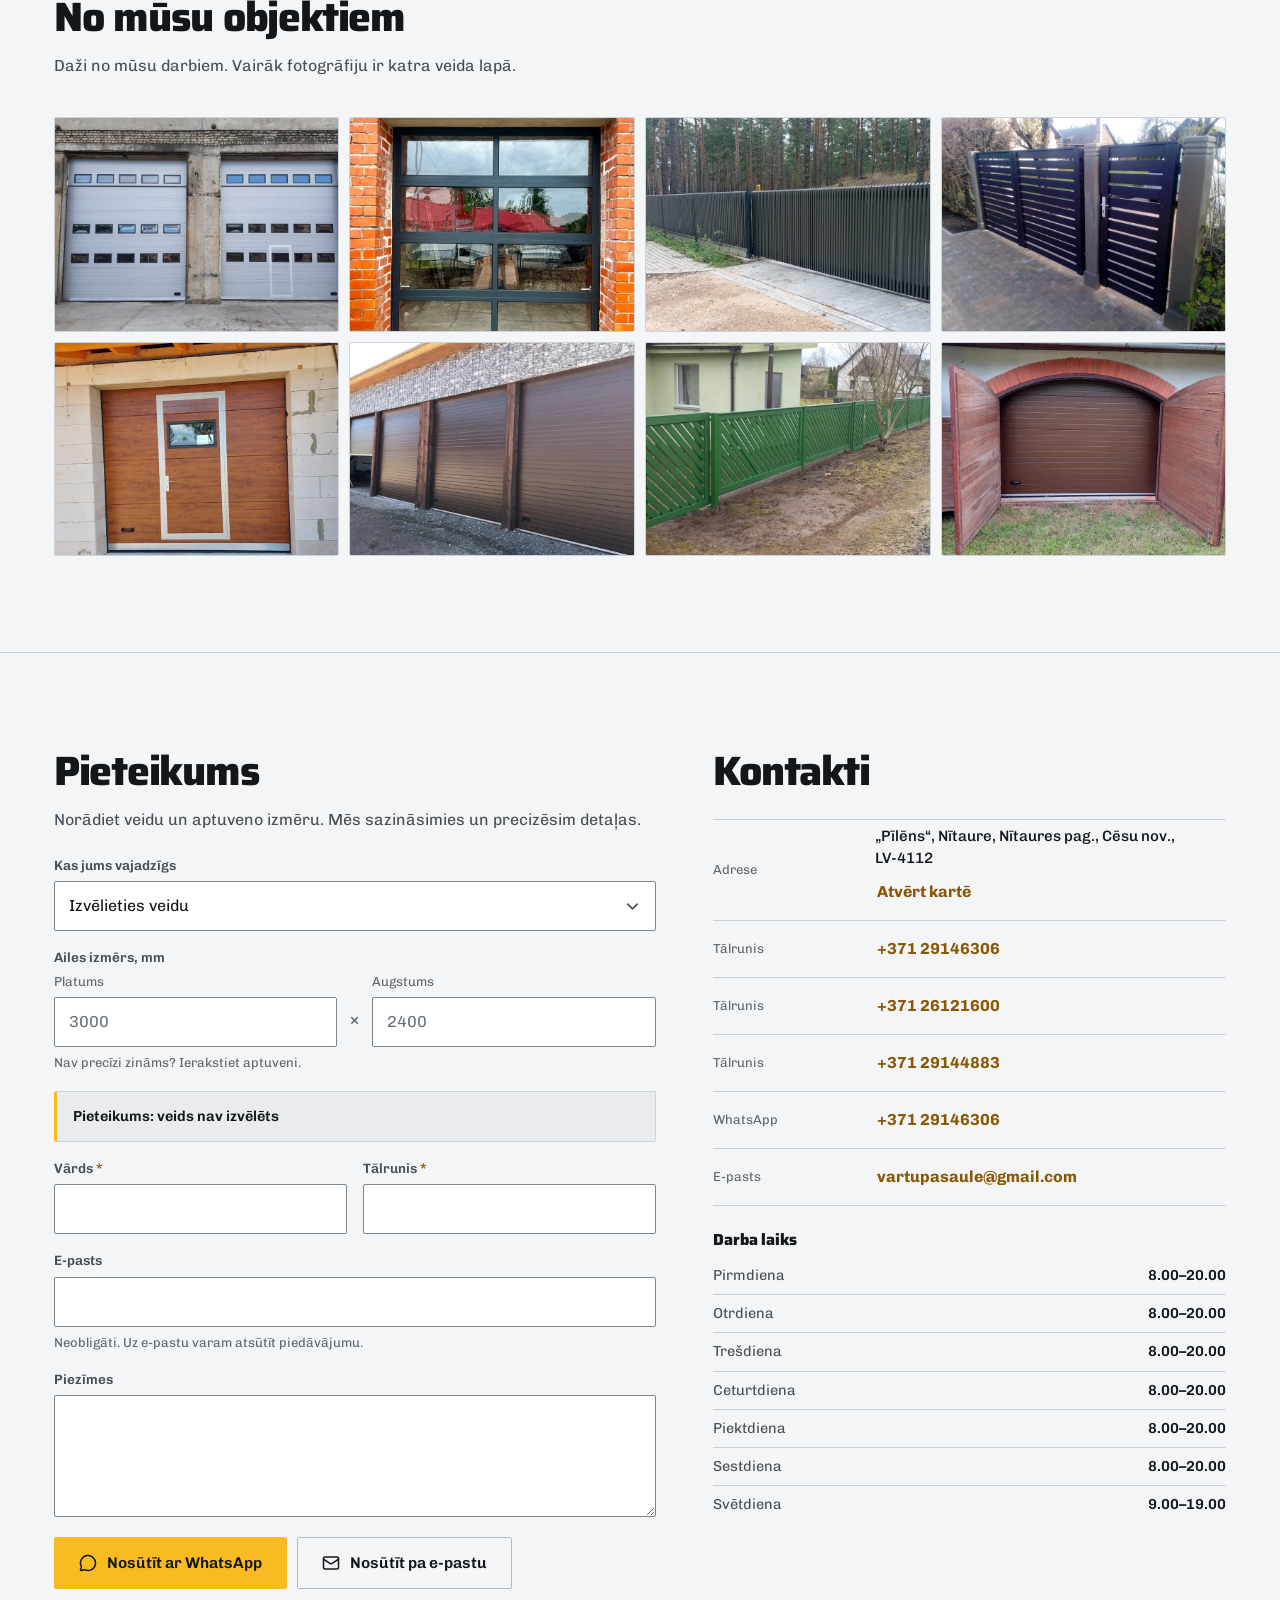
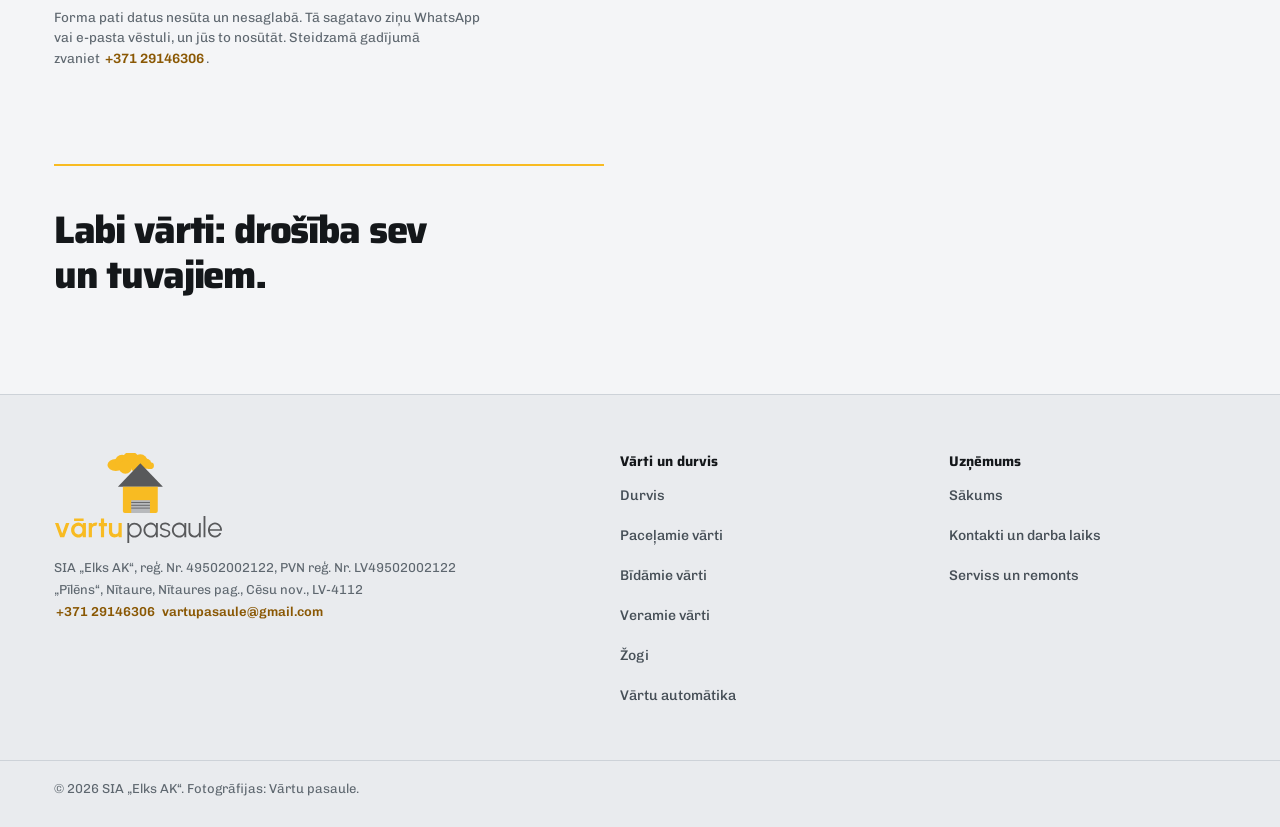
==== commit 505b94a6: "Sākumlapa: uzņēmums kopš 1992, vārtos liela pieredze (īpašnieka labojums) Co-Authored-By: Claude Opu" ====
--- a/index.html
+++ b/index.html
@@ -58,8 +58,8 @@
 <section class="hero" aria-labelledby="h1">
   <div class="wrap hero__in">
     <div class="hero__txt">
-      <h1 class="hero__h" id="h1">Ražojam un uzstādām vārtus kopš&nbsp;1992.&nbsp;gada</h1>
-      <p class="hero__p">Durvis, paceļamie, bīdāmie un veramie vārti, žogi un vārtu automātika. Ražojam Nītaurē, strādājam Cēsīs, Valmierā, Siguldā, Rīgā un visā Vidzemē.</p>
+      <h1 class="hero__h" id="h1">Vārti un durvis no uzņēmuma, kas strādā kopš&nbsp;1992.&nbsp;gada</h1>
+      <p class="hero__p">Mums ir liela pieredze vārtu ražošanā un uzstādīšanā. Durvis, paceļamie, bīdāmie un veramie vārti, žogi un vārtu automātika. Ražojam Nītaurē, strādājam Cēsīs, Valmierā, Siguldā, Rīgā un visā Vidzemē.</p>
       <div class="hero__cta">
         <a class="btn btn--hi btn--lg" href="#pieteikums">Nosūtīt pieteikumu<svg viewBox="0 0 24 24" fill="none" stroke="currentColor" stroke-width="2" stroke-linecap="round" stroke-linejoin="round" aria-hidden="true" focusable="false"><path d="M5 12h13M13 6l6 6-6 6"/></svg></a>
         <a class="btn btn--lg btn--tel" href="tel:+37129146306"><svg viewBox="0 0 24 24" fill="none" stroke="currentColor" stroke-width="1.8" stroke-linecap="round" stroke-linejoin="round" aria-hidden="true" focusable="false"><path d="M6.5 3.5h3l1.5 4-2 1.5a12 12 0 0 0 6 6l1.5-2 4 1.5v3a2 2 0 0 1-2.2 2A16.5 16.5 0 0 1 4.5 5.7 2 2 0 0 1 6.5 3.5Z"/></svg>+371 29146306</a>
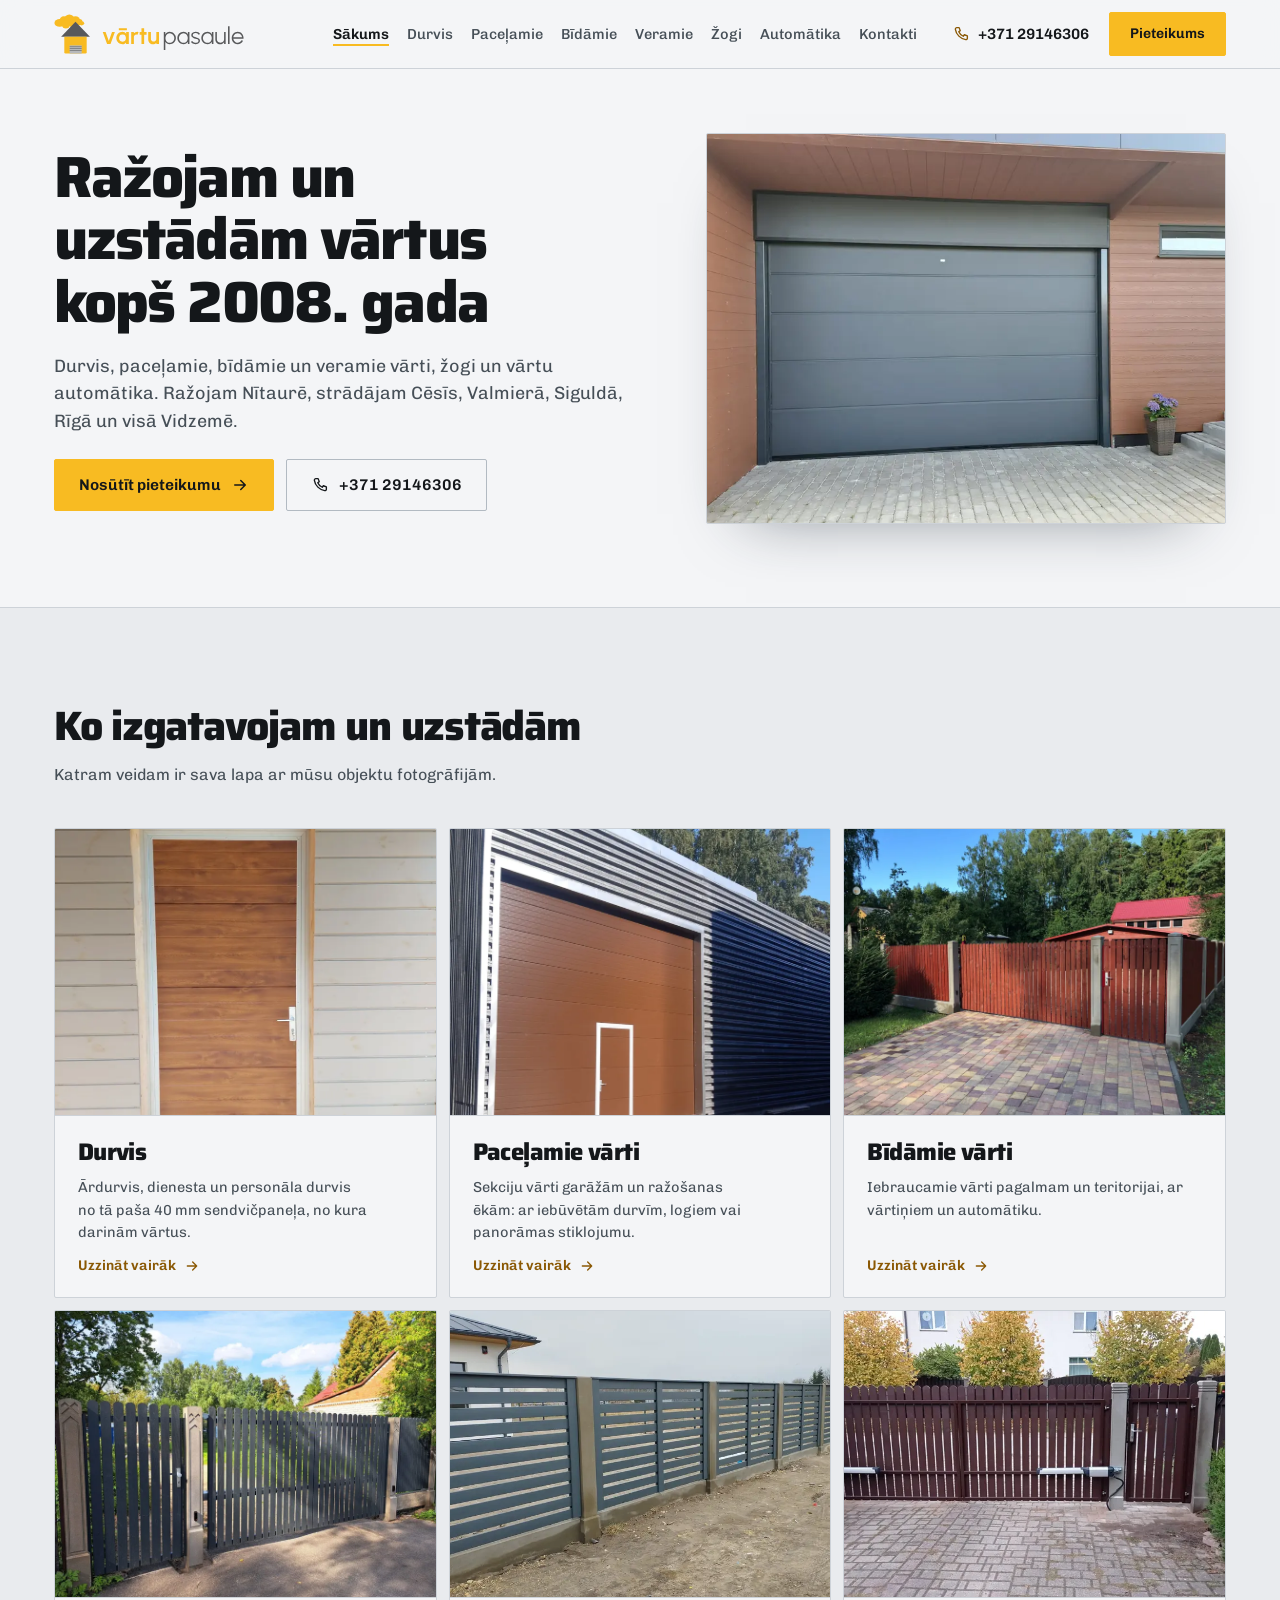
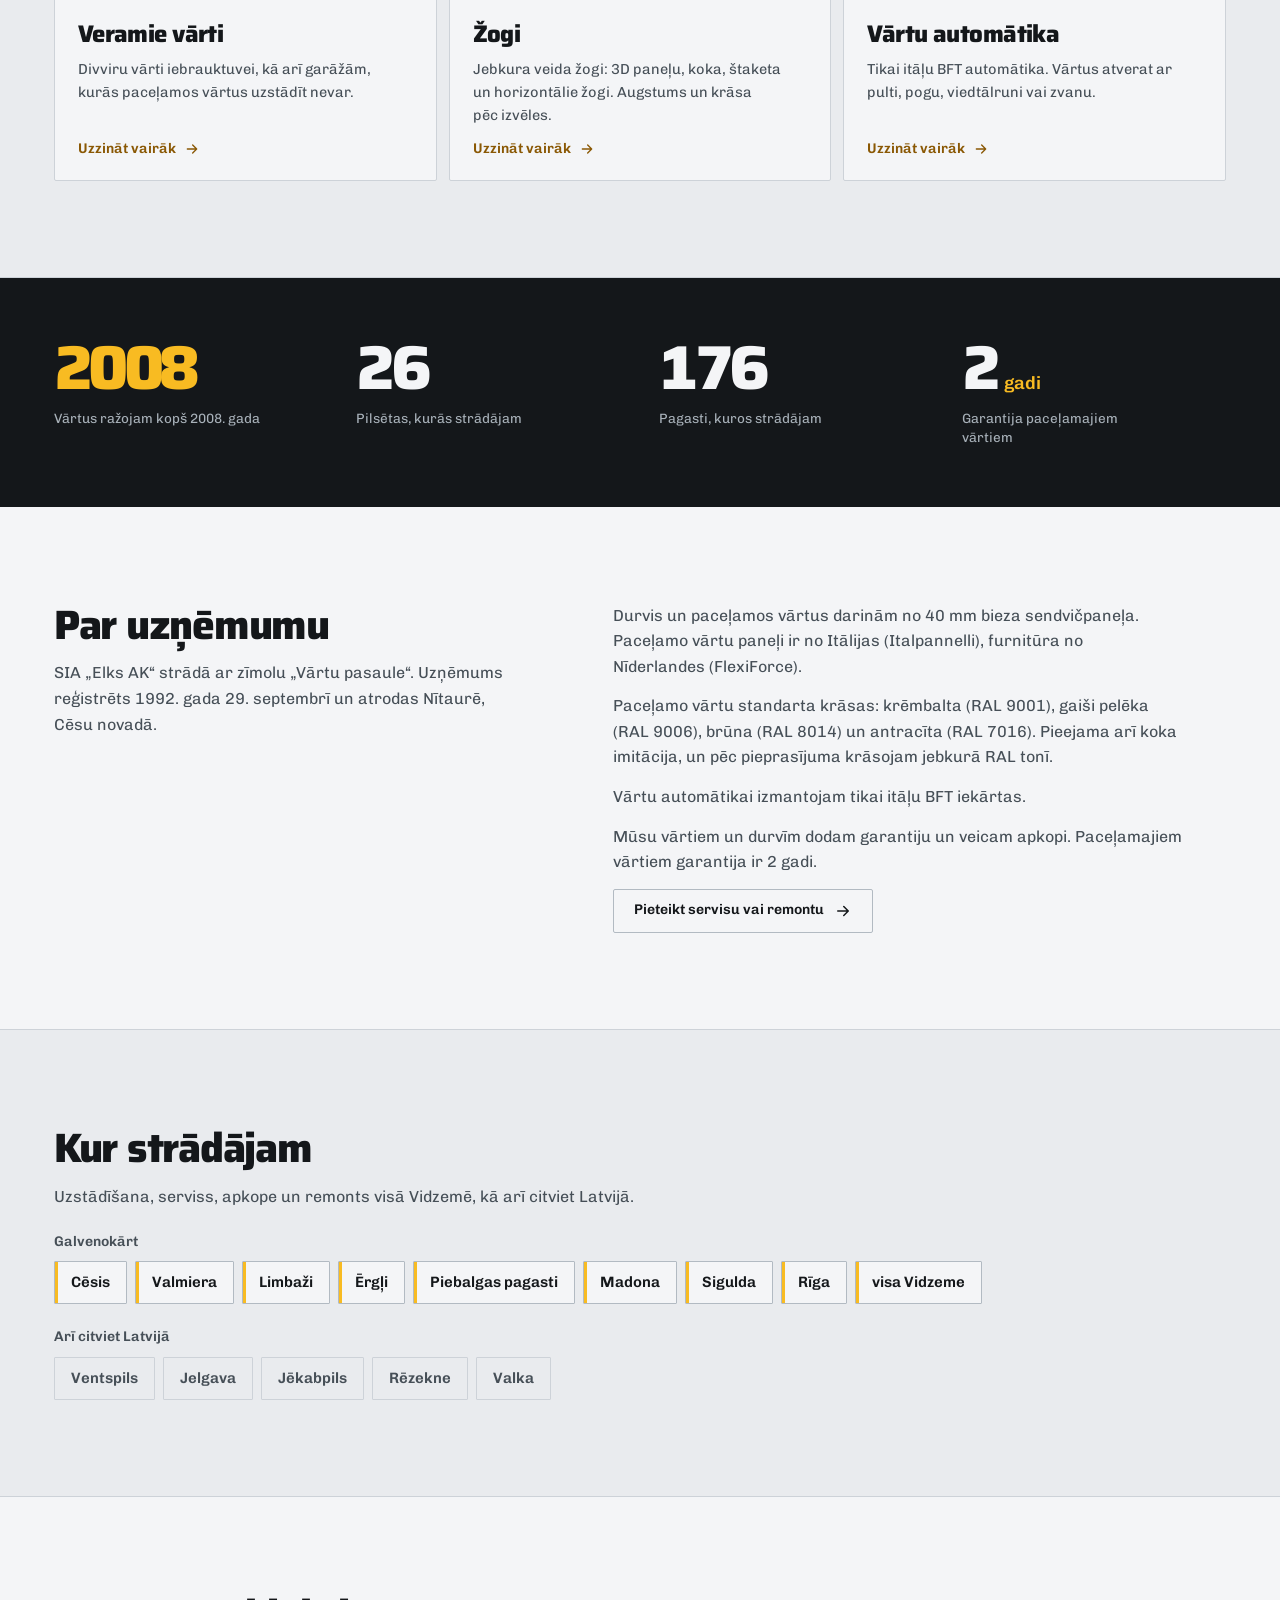
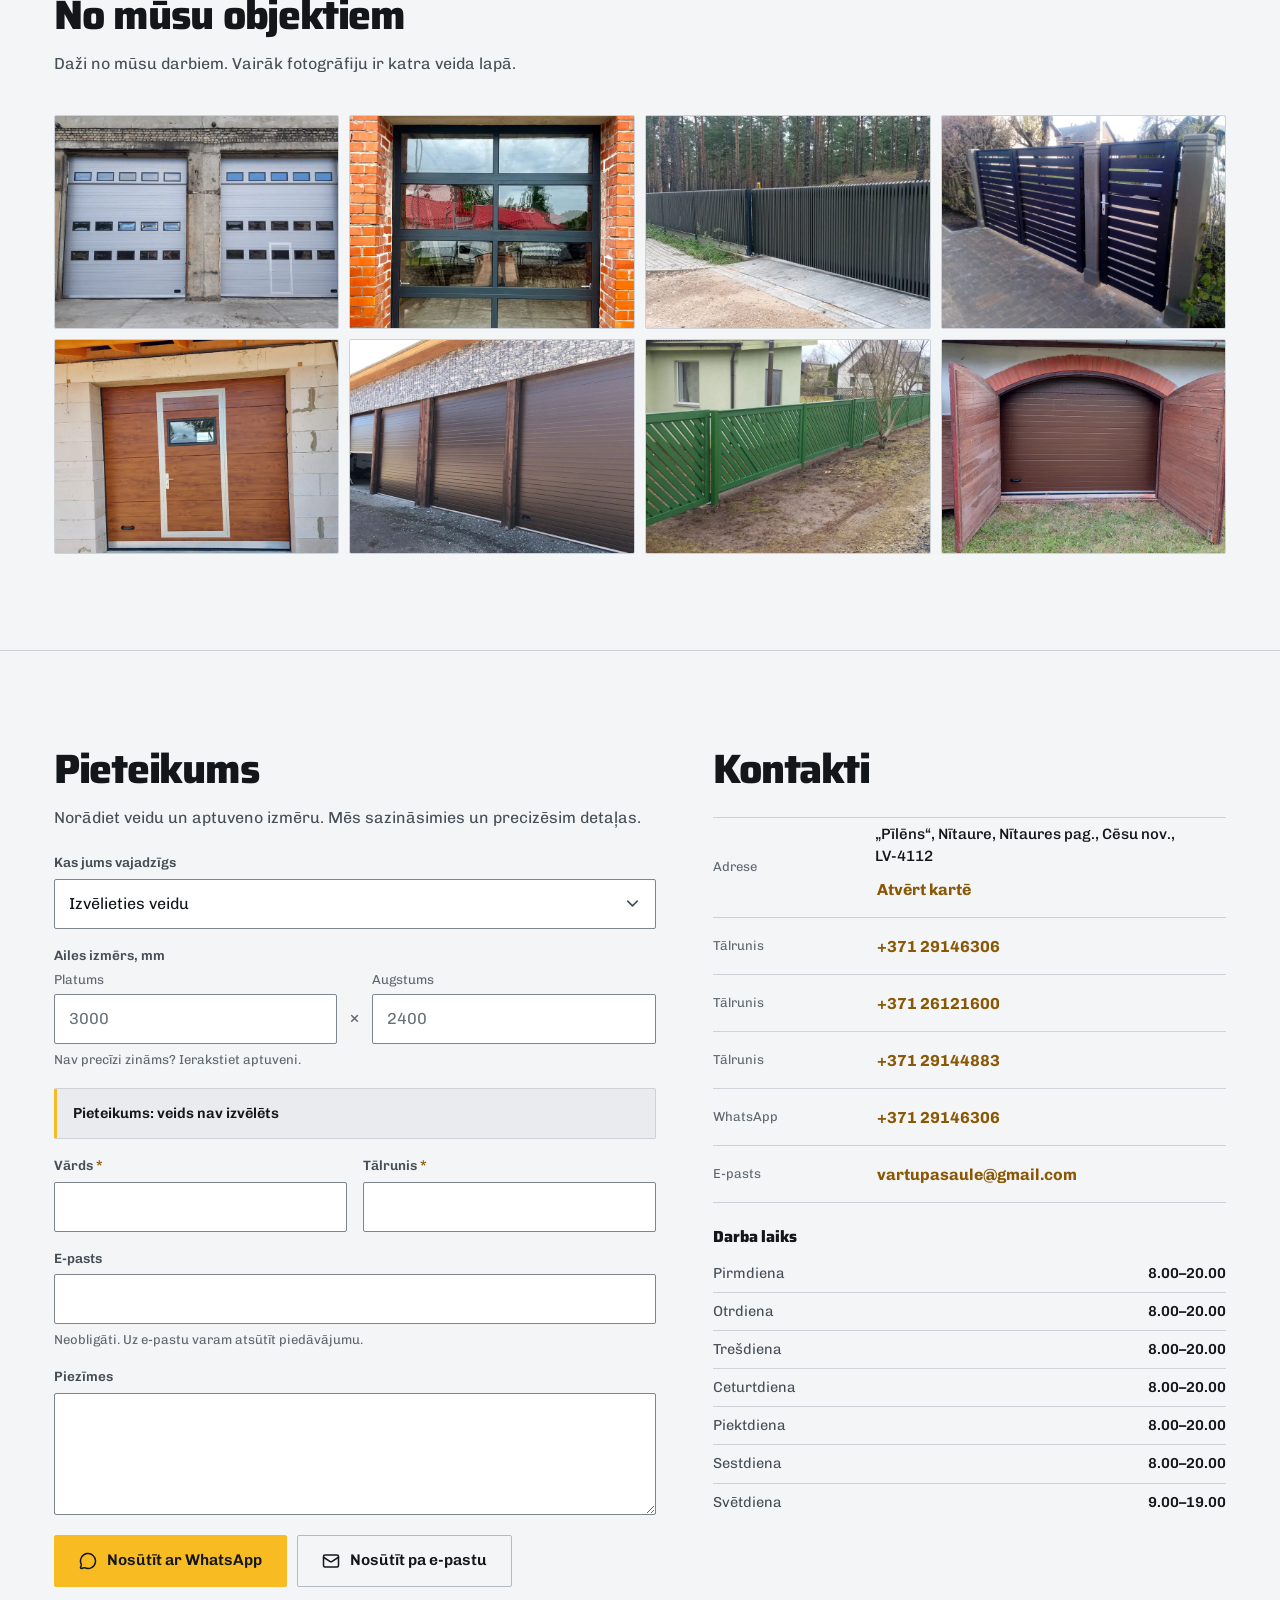
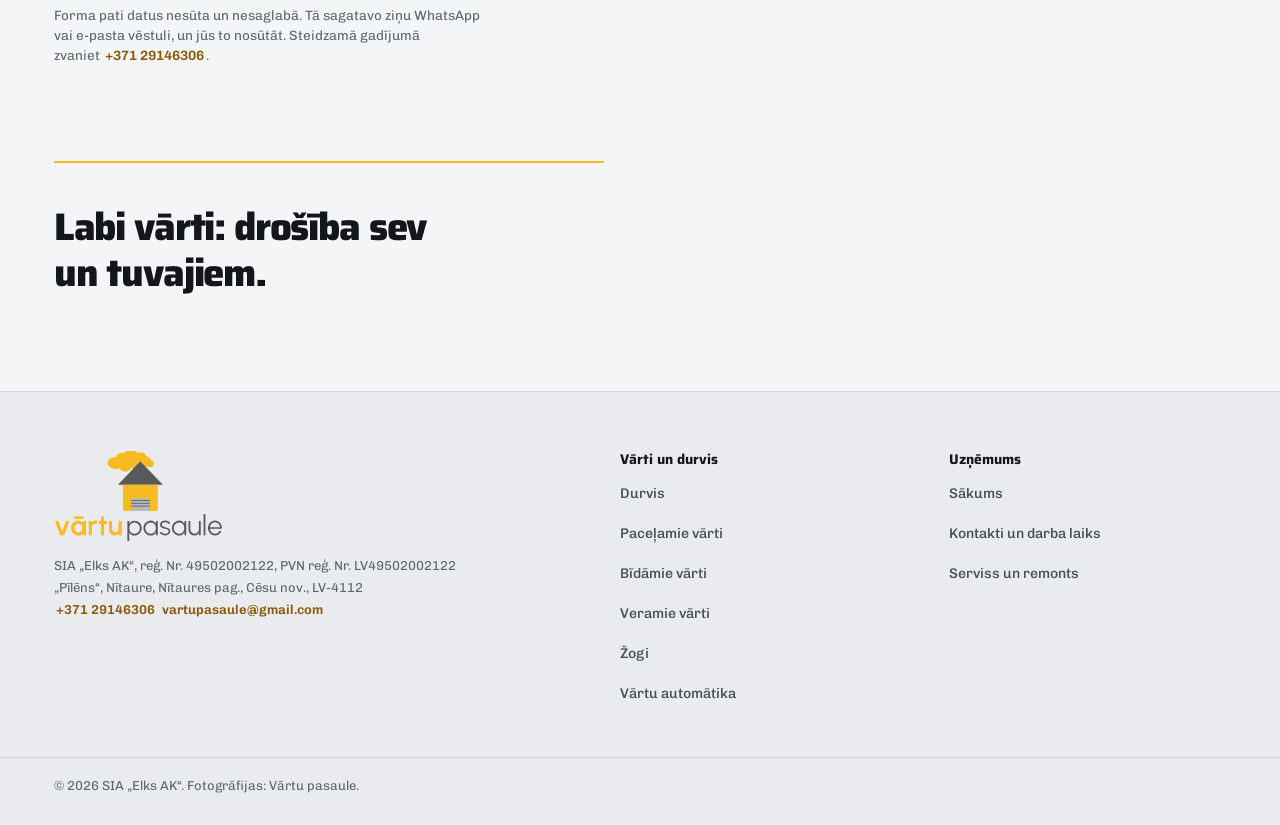
==== commit 8d981fa2: "Sākumlapa: vārtus ražojam kopš 2008 (īpašnieka labojums) Co-Authored-By: Claude Opus 5 <noreply@anth" ====
--- a/index.html
+++ b/index.html
@@ -58,8 +58,8 @@
 <section class="hero" aria-labelledby="h1">
   <div class="wrap hero__in">
     <div class="hero__txt">
-      <h1 class="hero__h" id="h1">Vārti un durvis no uzņēmuma, kas strādā kopš&nbsp;1992.&nbsp;gada</h1>
-      <p class="hero__p">Mums ir liela pieredze vārtu ražošanā un uzstādīšanā. Durvis, paceļamie, bīdāmie un veramie vārti, žogi un vārtu automātika. Ražojam Nītaurē, strādājam Cēsīs, Valmierā, Siguldā, Rīgā un visā Vidzemē.</p>
+      <h1 class="hero__h" id="h1">Ražojam un uzstādām vārtus kopš&nbsp;2008.&nbsp;gada</h1>
+      <p class="hero__p">Durvis, paceļamie, bīdāmie un veramie vārti, žogi un vārtu automātika. Ražojam Nītaurē, strādājam Cēsīs, Valmierā, Siguldā, Rīgā un visā Vidzemē.</p>
       <div class="hero__cta">
         <a class="btn btn--hi btn--lg" href="#pieteikums">Nosūtīt pieteikumu<svg viewBox="0 0 24 24" fill="none" stroke="currentColor" stroke-width="2" stroke-linecap="round" stroke-linejoin="round" aria-hidden="true" focusable="false"><path d="M5 12h13M13 6l6 6-6 6"/></svg></a>
         <a class="btn btn--lg btn--tel" href="tel:+37129146306"><svg viewBox="0 0 24 24" fill="none" stroke="currentColor" stroke-width="1.8" stroke-linecap="round" stroke-linejoin="round" aria-hidden="true" focusable="false"><path d="M6.5 3.5h3l1.5 4-2 1.5a12 12 0 0 0 6 6l1.5-2 4 1.5v3a2 2 0 0 1-2.2 2A16.5 16.5 0 0 1 4.5 5.7 2 2 0 0 1 6.5 3.5Z"/></svg>+371 29146306</a>
@@ -126,7 +126,7 @@
 
 <section class="fakti" aria-label="Uzņēmums skaitļos">
   <div class="wrap fakti__in">
-    <div class="fakts"><p class="fakts__n"><span class="yr">1992</span></p><p class="fakts__l">Uzņēmums reģistrēts 1992. gadā</p></div>
+    <div class="fakts"><p class="fakts__n"><span class="yr">2008</span></p><p class="fakts__l">Vārtus ražojam kopš 2008. gada</p></div>
     <div class="fakts"><p class="fakts__n"><span class="num" data-to="26">26</span></p><p class="fakts__l">Pilsētas, kurās strādājam</p></div>
     <div class="fakts"><p class="fakts__n"><span class="num" data-to="176">176</span></p><p class="fakts__l">Pagasti, kuros strādājam</p></div>
     <div class="fakts"><p class="fakts__n"><span class="num" data-to="2">2</span><i>gadi</i></p><p class="fakts__l">Garantija paceļamajiem vārtiem</p></div>
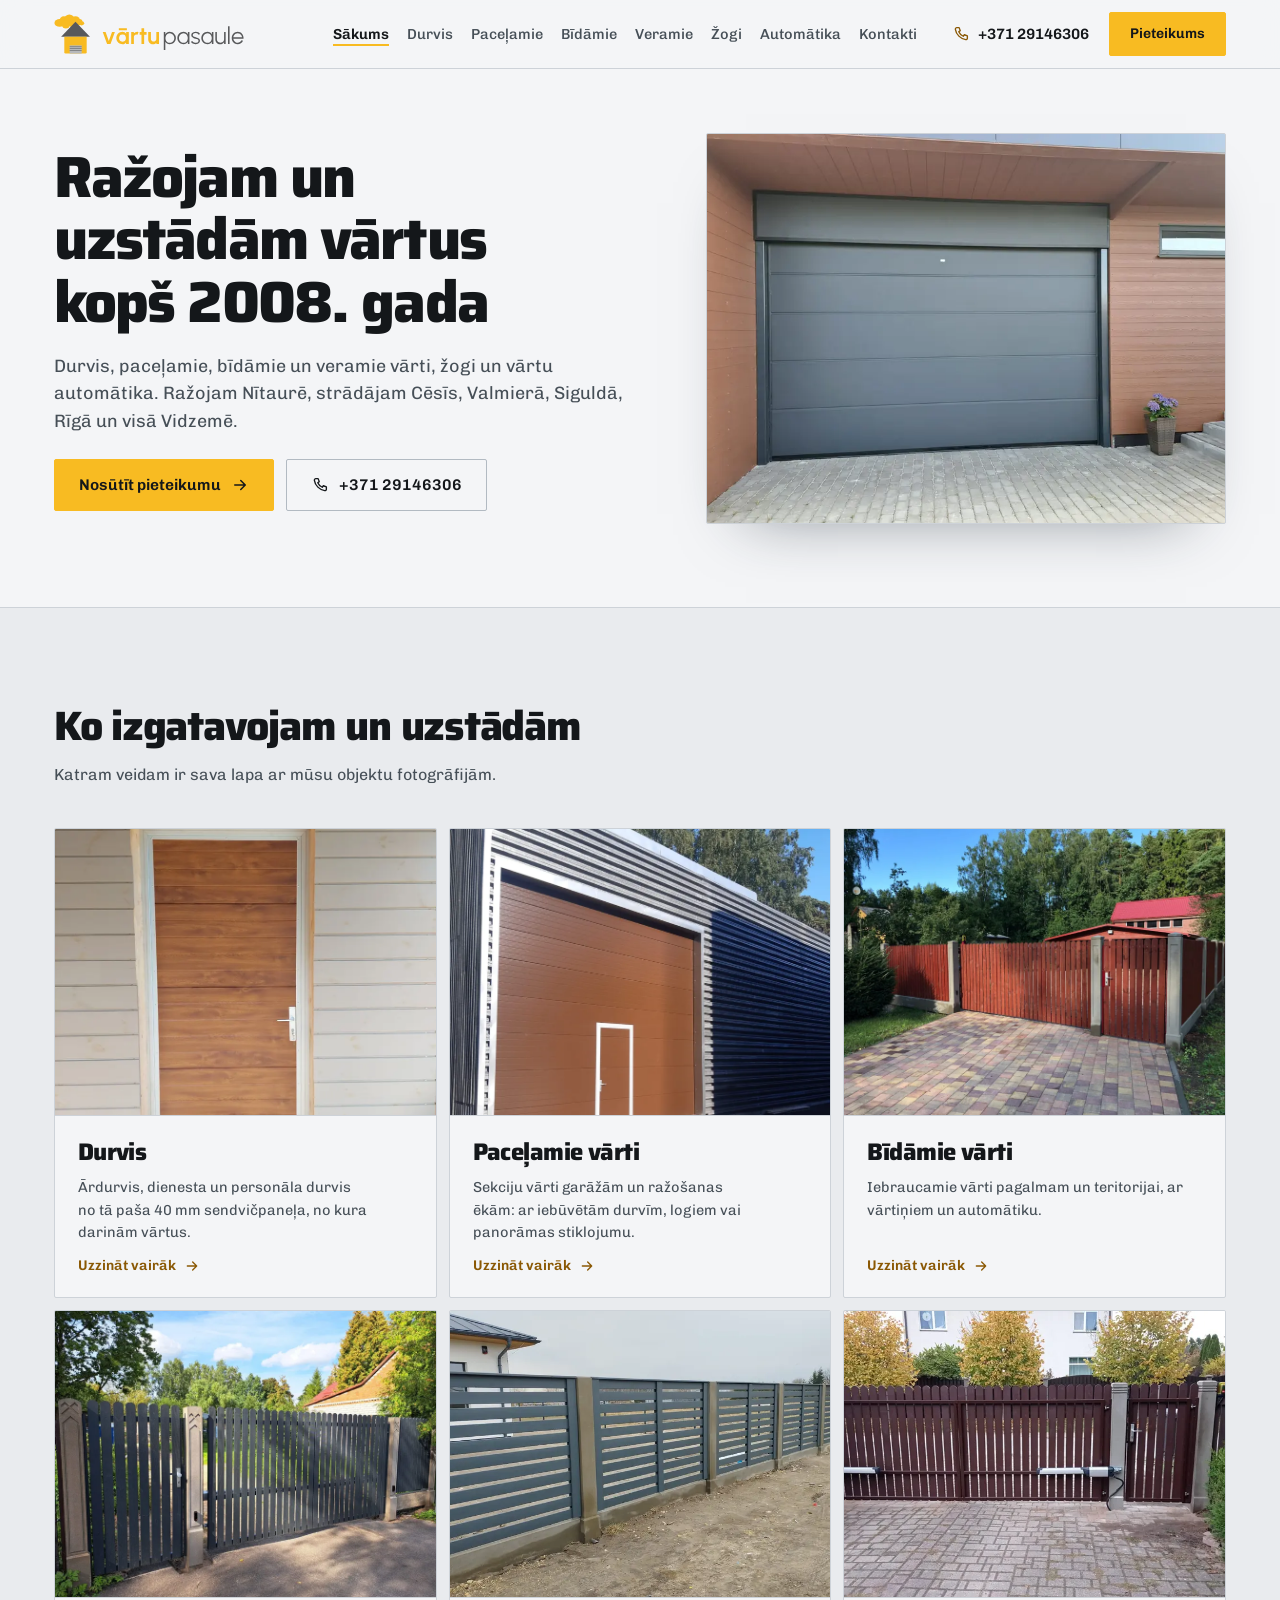
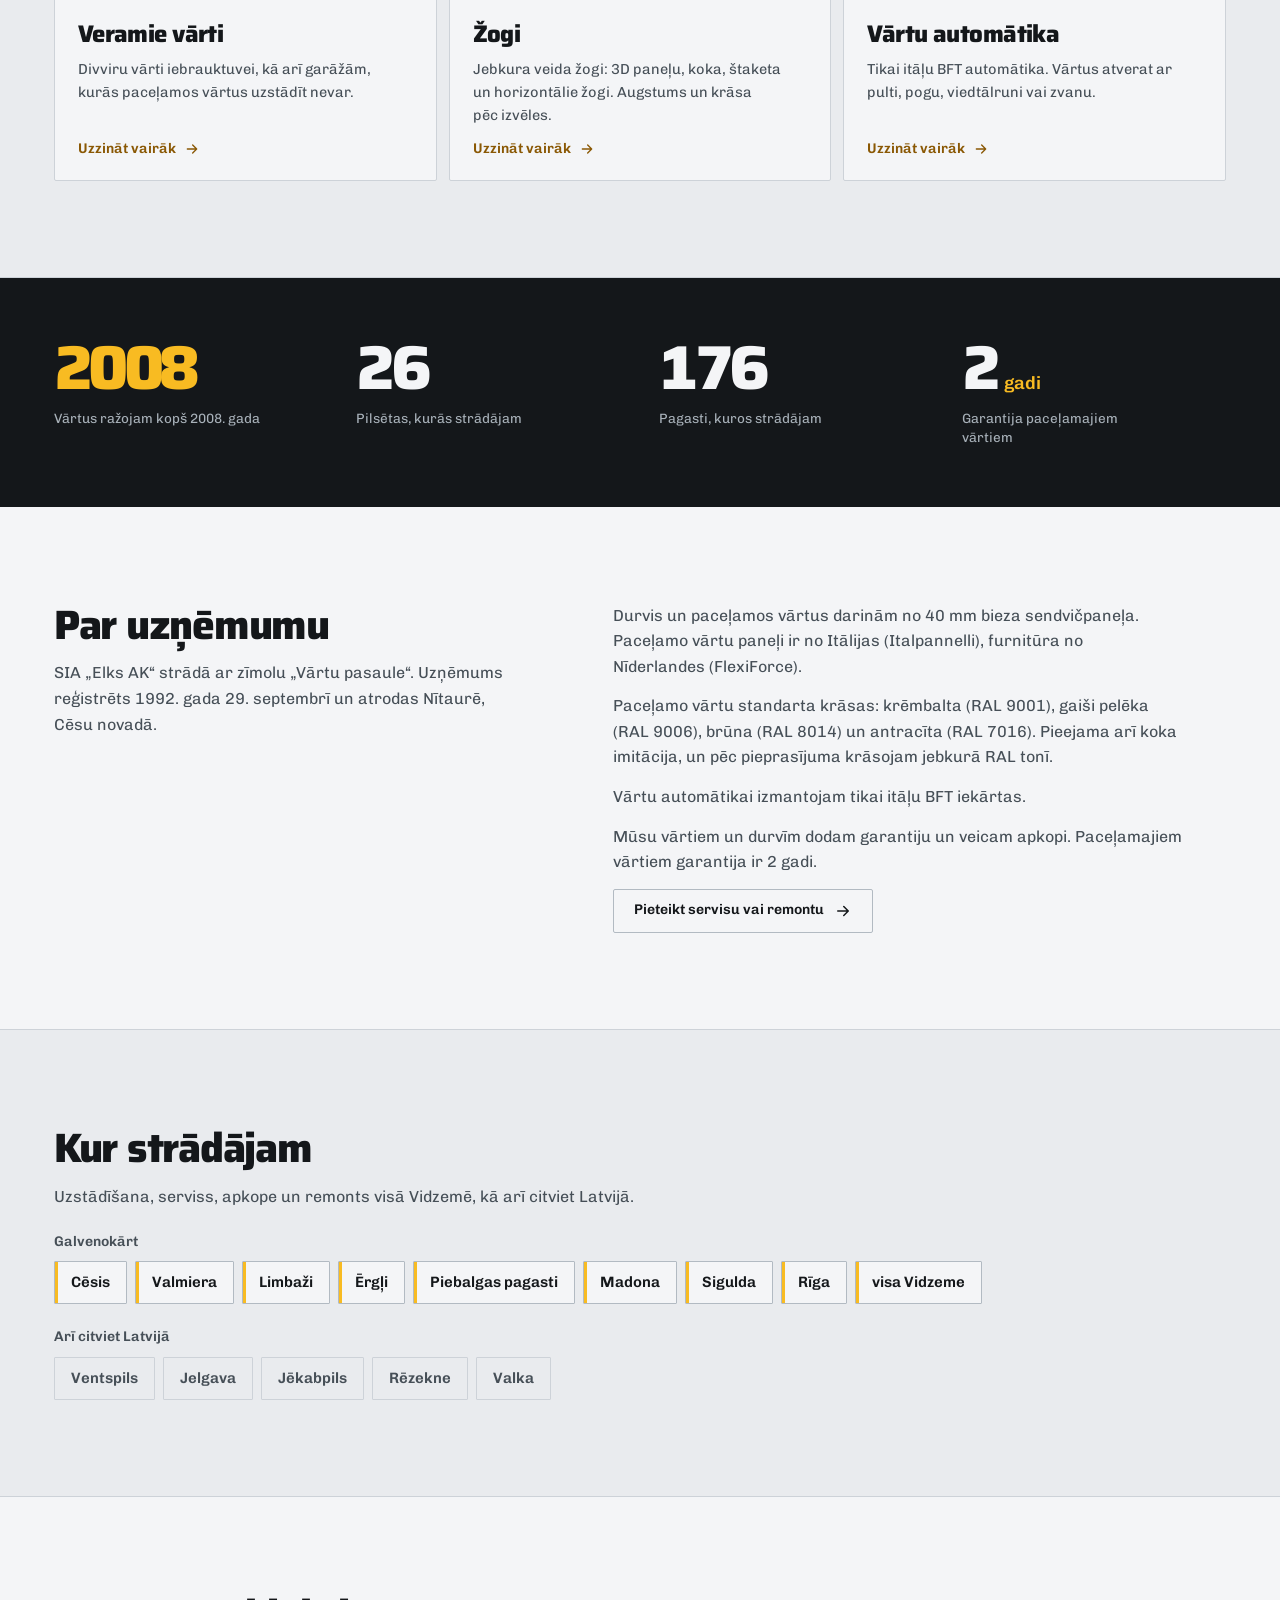
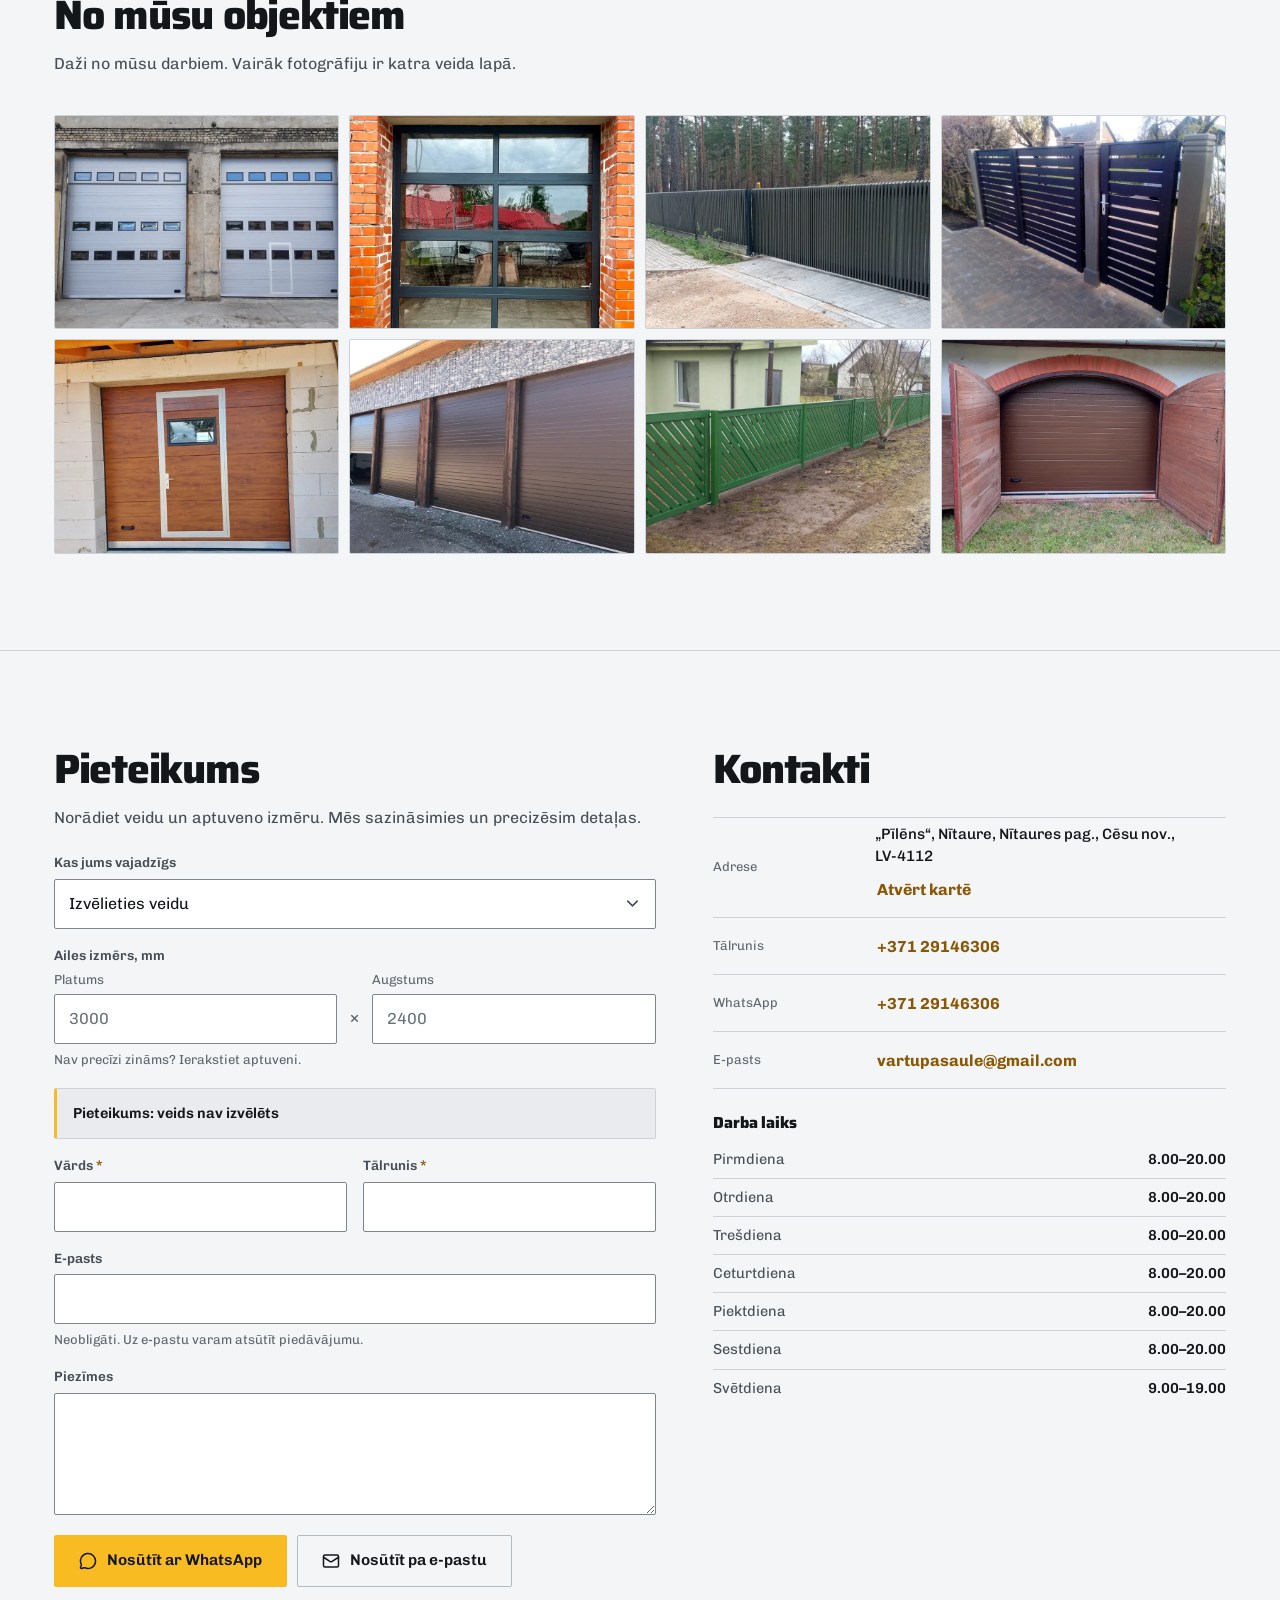
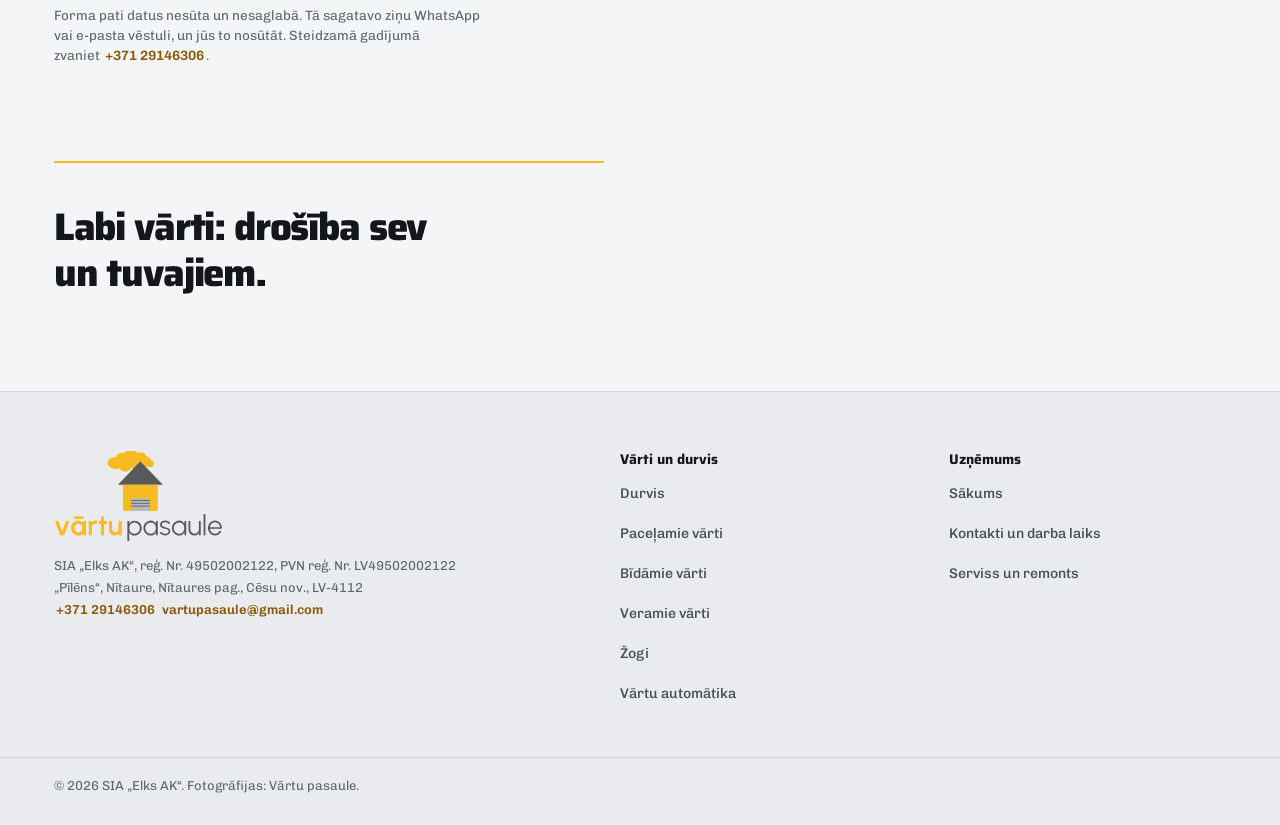
==== commit dd29d7f0: "Tikai īpašnieka tālrunis +371 29146306 (16.09 WhatsApp) Co-Authored-By: Claude Opus 5 <noreply@anthr" ====
--- a/index.html
+++ b/index.html
@@ -240,7 +240,7 @@
       <h2 class="s-h" id="c-h">Kontakti</h2>
       <dl class="cts">
         <div><dt>Adrese</dt><dd>„Pīlēns“, Nītaure, Nītaures pag., Cēsu nov., <span class="nw">LV-4112</span><br><a class="lnk" href="https://www.google.com/maps/search/?api=1&query=57.06975%2C25.19161" rel="noopener" target="_blank">Atvērt kartē<span class="sr-only"> (atveras jaunā cilnē)</span></a></dd></div>
-        <div><dt>Tālrunis</dt><dd><a class="lnk" href="tel:+37129146306">+371 29146306</a></dd></div><div><dt>Tālrunis</dt><dd><a class="lnk" href="tel:+37126121600">+371 26121600</a></dd></div><div><dt>Tālrunis</dt><dd><a class="lnk" href="tel:+37129144883">+371 29144883</a></dd></div>
+        <div><dt>Tālrunis</dt><dd><a class="lnk" href="tel:+37129146306">+371 29146306</a></dd></div>
         <div><dt>WhatsApp</dt><dd><a class="lnk" href="https://wa.me/37129146306" rel="noopener" target="_blank"><span class="sr-only">WhatsApp </span>+371 29146306<span class="sr-only"> (atveras jaunā cilnē)</span></a></dd></div>
         <div><dt>E-pasts</dt><dd><a class="lnk" data-m="bW9jLmxpYW1nQGVsdWFzYXB1dHJhdg==">vartupasaule[at]gmail.com</a></dd></div>
       </dl>
@@ -281,6 +281,7 @@
     <p>© 2026 SIA „Elks AK“. Fotogrāfijas: Vārtu pasaule.</p>
   </div>
 </footer>
+<button class="totop" type="button" id="totop" aria-label="Uz lapas augšu" hidden><svg viewBox="0 0 24 24" fill="none" stroke="currentColor" stroke-width="2" stroke-linecap="round" stroke-linejoin="round" aria-hidden="true" focusable="false"><path d="M12 19V5M6 11l6-6 6 6"/></svg></button>
 <dialog class="lb" id="lb" aria-label="Fotogrāfija">
   <div class="lb__bar">
     <p class="lb__n" aria-live="polite"></p>
@@ -413,20 +414,6 @@
      "contactType": "customer service",
      "areaServed": "LV",
      "availableLanguage": "lv"
-    },
-    {
-     "@type": "ContactPoint",
-     "telephone": "+37126121600",
-     "contactType": "customer service",
-     "areaServed": "LV",
-     "availableLanguage": "lv"
-    },
-    {
-     "@type": "ContactPoint",
-     "telephone": "+37129144883",
-     "contactType": "customer service",
-     "areaServed": "LV",
-     "availableLanguage": "lv"
     }
    ],
    "sameAs": [
--- a/assets/css/style.css
+++ b/assets/css/style.css
@@ -625,3 +625,16 @@
 .nojs-msg--err{border-left-color:#B3261E}
 .nojs-msg:target{display:block}
 .frm .btn[aria-disabled="true"]{opacity:.7;cursor:progress}
+
+/* back to the top: appears after one screen of scrolling (Andris Lembergs, 16.09) */
+.totop{
+  position:fixed;right:max(16px,env(safe-area-inset-right));bottom:max(16px,env(safe-area-inset-bottom));z-index:55;
+  display:grid;place-items:center;width:48px;height:48px;padding:0;border:1px solid var(--ink);border-radius:var(--r);
+  background:var(--y);color:var(--ink);cursor:pointer;box-shadow:0 6px 18px rgba(20,23,26,.18);
+  opacity:0;transform:translateY(12px);pointer-events:none;transition:opacity .25s var(--e-out),transform .25s var(--e-out);
+}
+.totop svg{width:22px;height:22px}
+.totop.is-on{opacity:1;transform:none;pointer-events:auto}
+.totop:focus-visible{outline:3px solid var(--ink);outline-offset:3px}
+@media (hover:hover) and (pointer:fine){.totop:hover{background:var(--y-2)}}
+@media (prefers-reduced-motion:reduce){.totop{transition:none}}
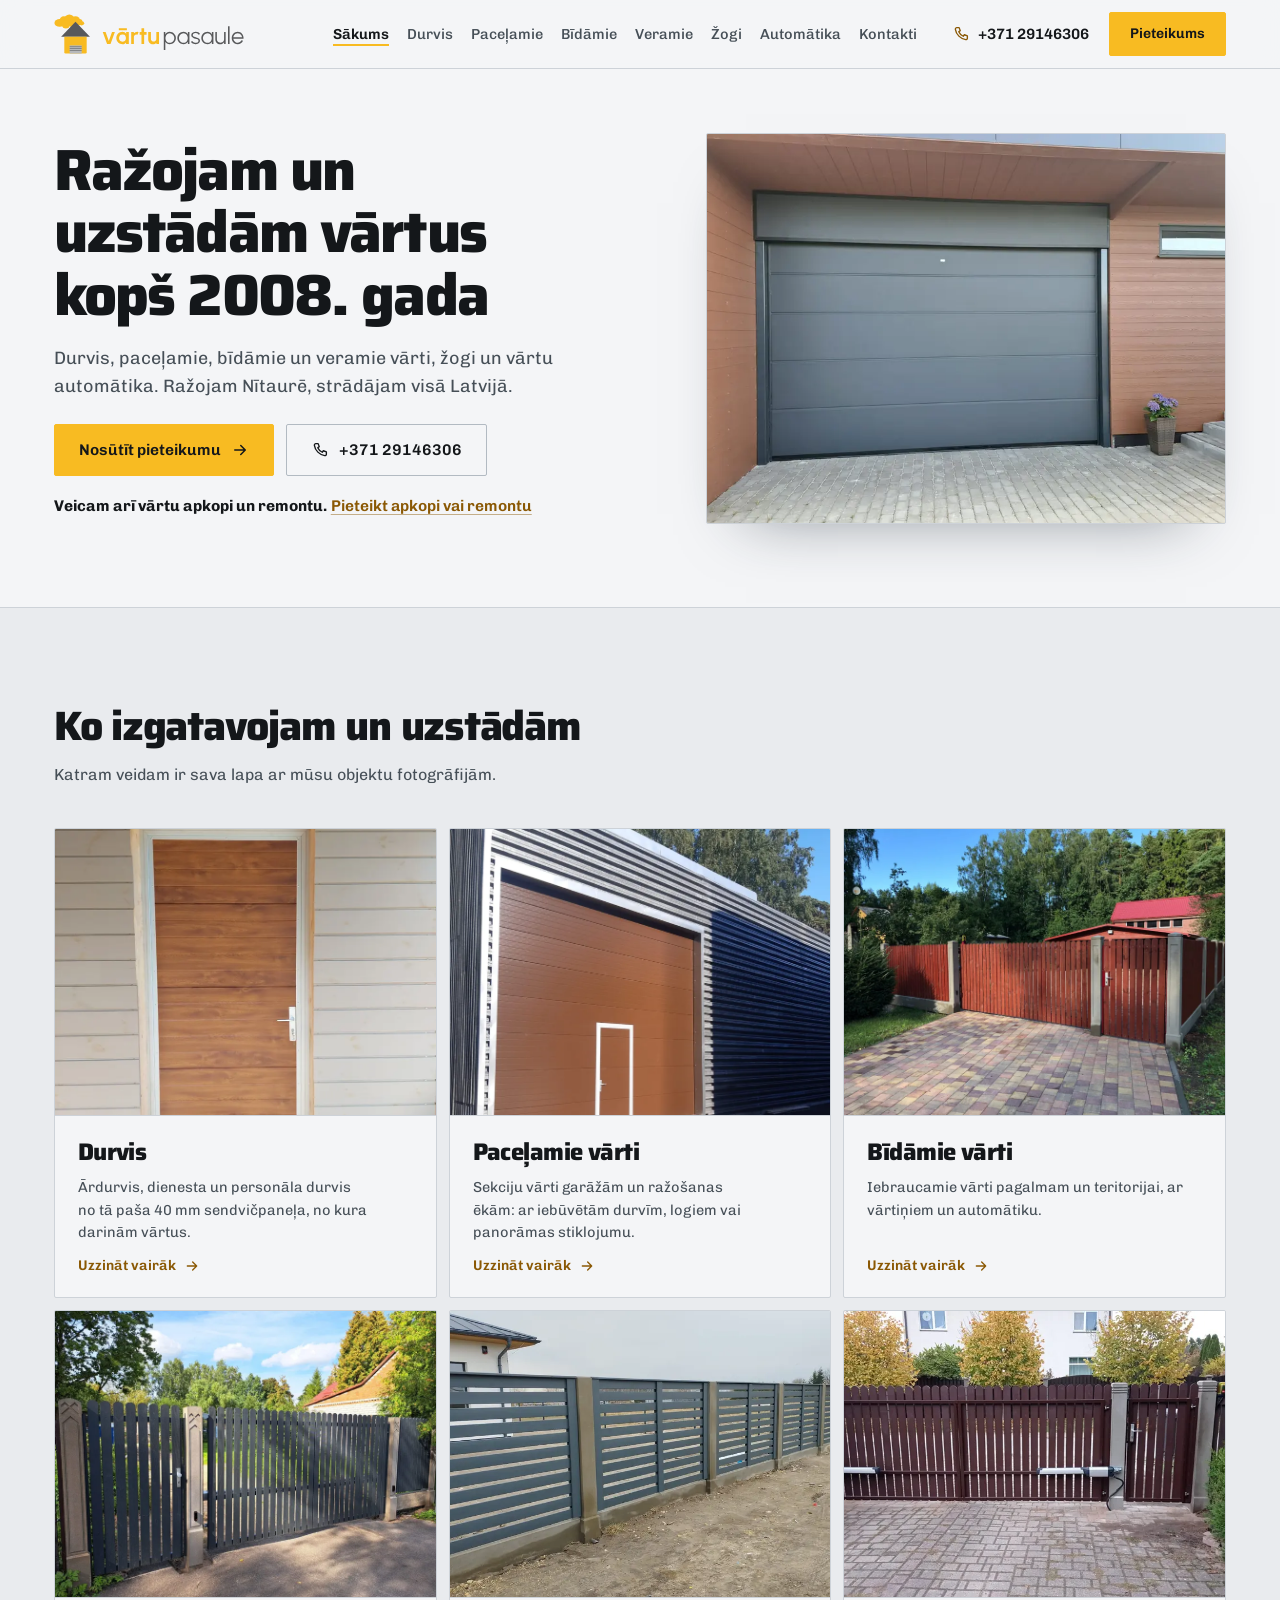
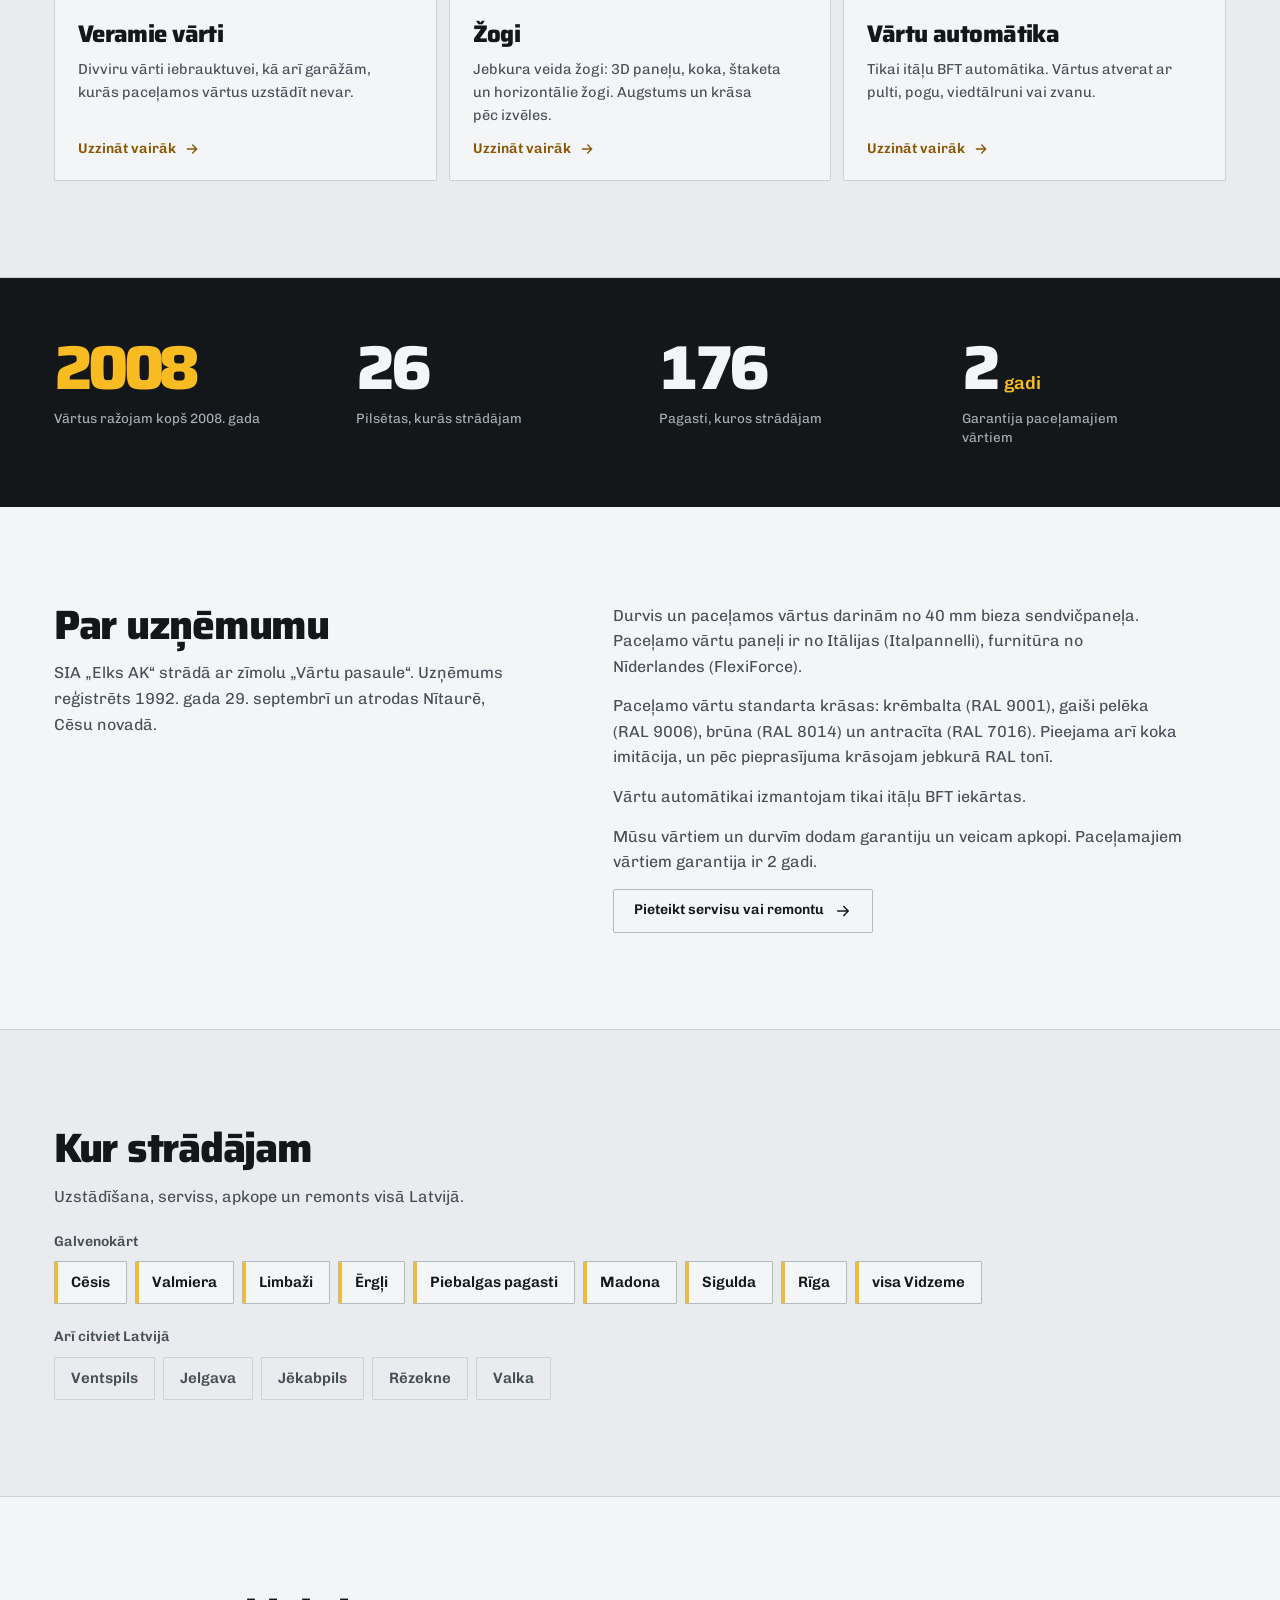
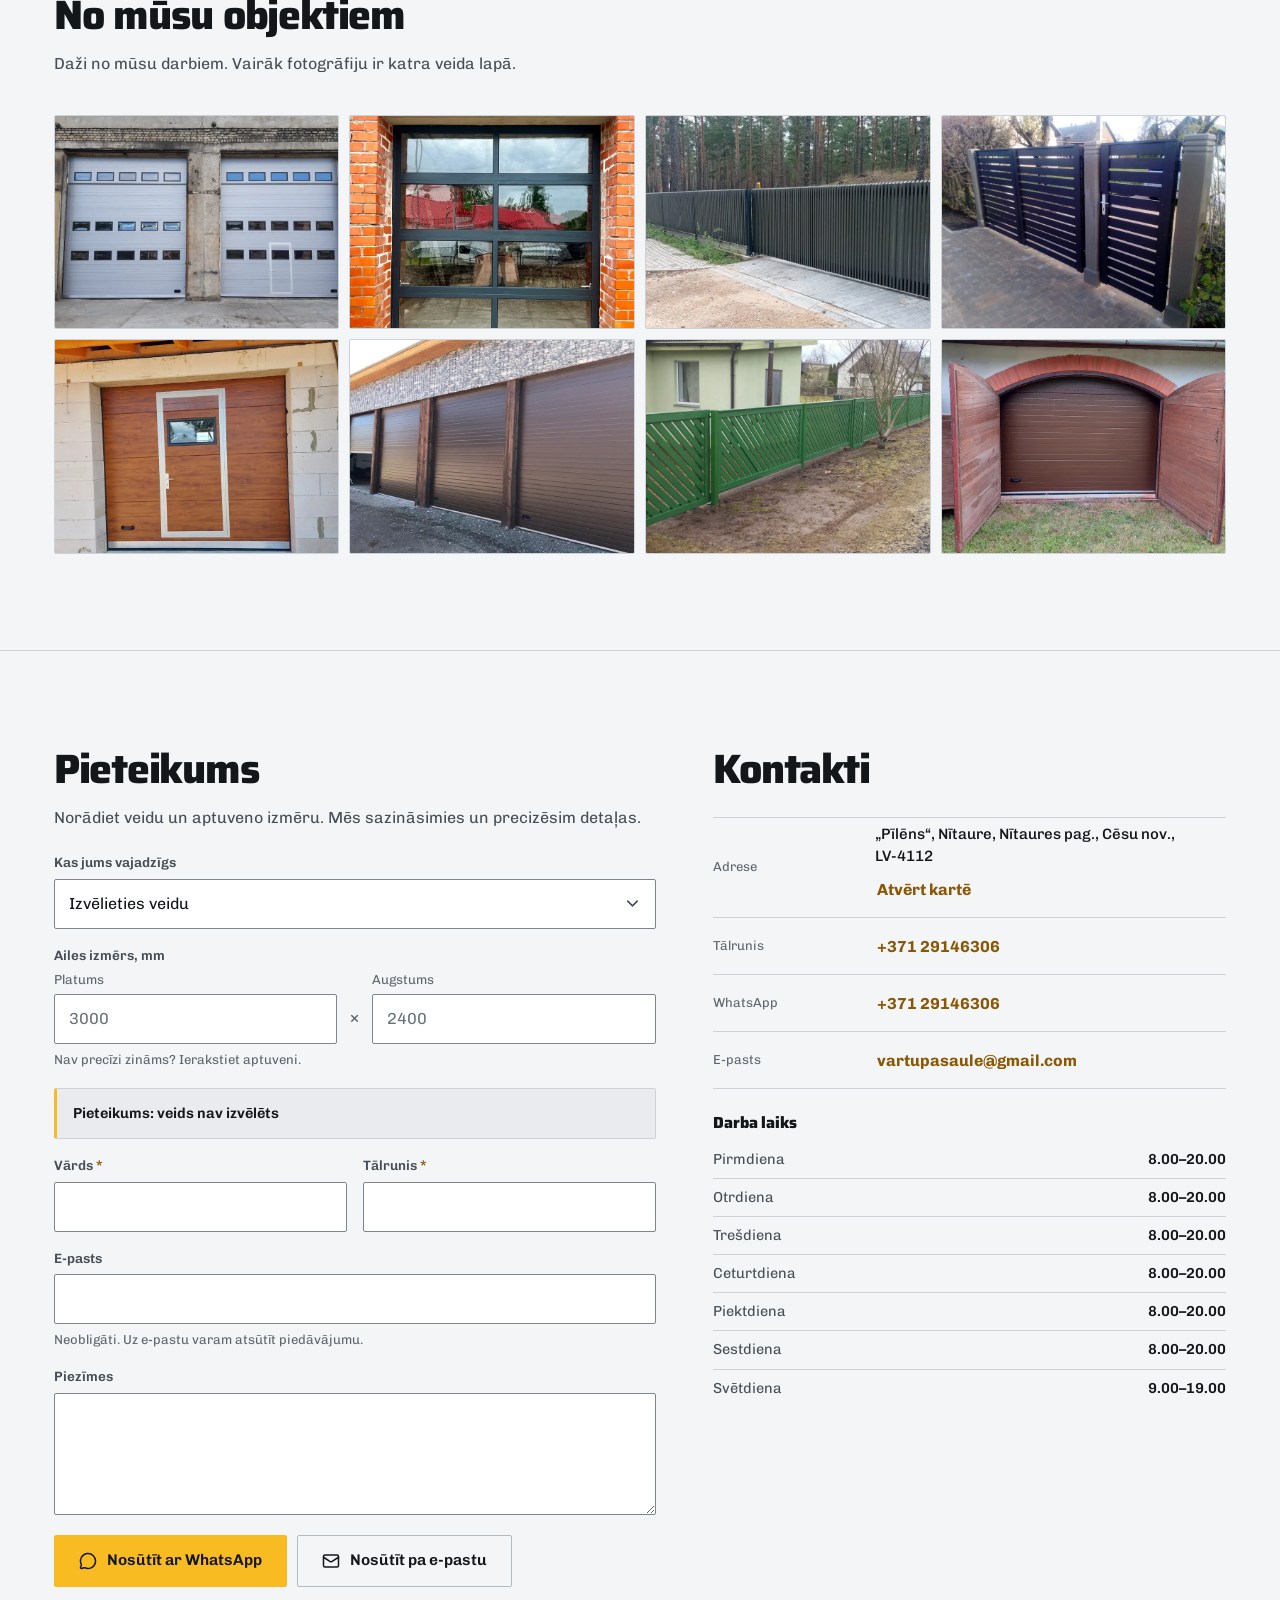
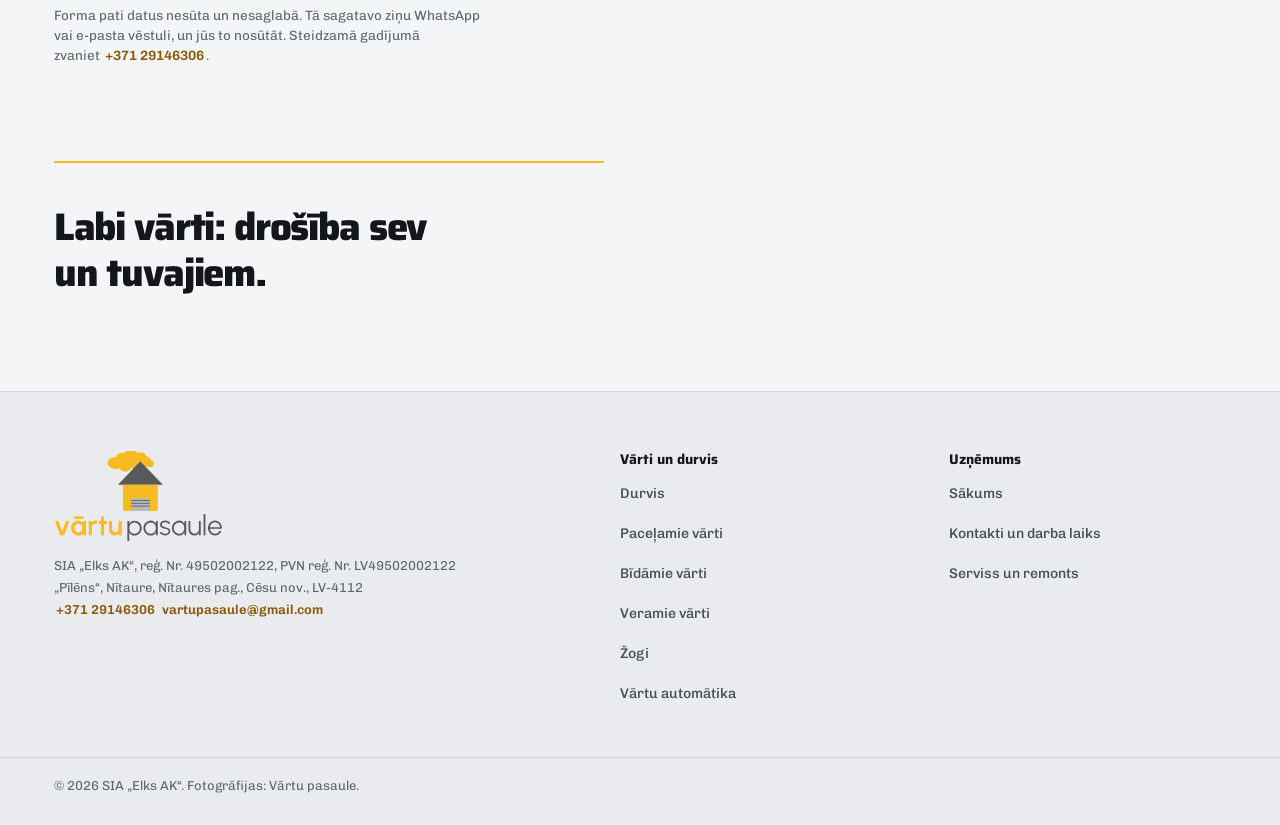
==== commit b3b78c5d: "Visā Latvijā; vārtu apkope un remonts sākumlapas pirmajā ekrānā (īpašnieks, 17.09) Co-Authored-By: C" ====
--- a/index.html
+++ b/index.html
@@ -4,16 +4,16 @@
 <meta charset="utf-8">
 <meta name="viewport" content="width=device-width, initial-scale=1">
 <meta name="robots" content="noindex,nofollow">
-<title>Vārtu pasaule: durvis, vārti, žogi un automātika Cēsu novadā</title>
-<meta name="description" content="Izgatavojam un uzstādām durvis, paceļamos, bīdāmos un veramos vārtus un žogus, uzstādām BFT automātiku. Nītaure, Cēsu novads, visa Vidzeme.">
+<title>Vārtu pasaule: vārti, durvis, žogi, apkope un remonts visā Latvijā</title>
+<meta name="description" content="Izgatavojam un uzstādām durvis, paceļamos, bīdāmos un veramos vārtus un žogus, uzstādām BFT automātiku. Vārtu apkope un remonts. Strādājam visā Latvijā.">
 <link rel="canonical" href="https://vasilyanaptyp-oss.github.io/vartu-pasaule-concept/">
 <meta property="og:url" content="https://vasilyanaptyp-oss.github.io/vartu-pasaule-concept/">
 <meta name="theme-color" content="#F4F5F7">
 <meta property="og:type" content="website">
 <meta property="og:locale" content="lv_LV">
 <meta property="og:site_name" content="Vārtu pasaule">
-<meta property="og:title" content="Vārtu pasaule: durvis, vārti, žogi un automātika Cēsu novadā">
-<meta property="og:description" content="Izgatavojam un uzstādām durvis, paceļamos, bīdāmos un veramos vārtus un žogus, uzstādām BFT automātiku. Nītaure, Cēsu novads, visa Vidzeme.">
+<meta property="og:title" content="Vārtu pasaule: vārti, durvis, žogi, apkope un remonts visā Latvijā">
+<meta property="og:description" content="Izgatavojam un uzstādām durvis, paceļamos, bīdāmos un veramos vārtus un žogus, uzstādām BFT automātiku. Vārtu apkope un remonts. Strādājam visā Latvijā.">
 <meta property="og:image" content="https://vasilyanaptyp-oss.github.io/vartu-pasaule-concept/assets/img/og/pacelamie-antracits-gludi-og.jpg">
 <meta property="og:image:width" content="1200">
 <meta property="og:image:height" content="630">
@@ -59,11 +59,12 @@
   <div class="wrap hero__in">
     <div class="hero__txt">
       <h1 class="hero__h" id="h1">Ražojam un uzstādām vārtus kopš&nbsp;2008.&nbsp;gada</h1>
-      <p class="hero__p">Durvis, paceļamie, bīdāmie un veramie vārti, žogi un vārtu automātika. Ražojam Nītaurē, strādājam Cēsīs, Valmierā, Siguldā, Rīgā un visā Vidzemē.</p>
+      <p class="hero__p">Durvis, paceļamie, bīdāmie un veramie vārti, žogi un vārtu automātika. Ražojam Nītaurē, strādājam visā Latvijā.</p>
       <div class="hero__cta">
         <a class="btn btn--hi btn--lg" href="#pieteikums">Nosūtīt pieteikumu<svg viewBox="0 0 24 24" fill="none" stroke="currentColor" stroke-width="2" stroke-linecap="round" stroke-linejoin="round" aria-hidden="true" focusable="false"><path d="M5 12h13M13 6l6 6-6 6"/></svg></a>
         <a class="btn btn--lg btn--tel" href="tel:+37129146306"><svg viewBox="0 0 24 24" fill="none" stroke="currentColor" stroke-width="1.8" stroke-linecap="round" stroke-linejoin="round" aria-hidden="true" focusable="false"><path d="M6.5 3.5h3l1.5 4-2 1.5a12 12 0 0 0 6 6l1.5-2 4 1.5v3a2 2 0 0 1-2.2 2A16.5 16.5 0 0 1 4.5 5.7 2 2 0 0 1 6.5 3.5Z"/></svg>+371 29146306</a>
       </div>
+      <p class="hero__svc"><b>Veicam arī vārtu apkopi un remontu.</b> <a class="lnk" href="?veids=serviss#pieteikums">Pieteikt apkopi vai remontu</a></p>
     </div>
     <figure class="hero__fig">
       <img src="assets/img/foto/pacelamie-antracits-gludi-800.webp" srcset="assets/img/foto/pacelamie-antracits-gludi-800.webp 800w, assets/img/foto/pacelamie-antracits-gludi-1200.webp 1200w, assets/img/foto/pacelamie-antracits-gludi-1600.webp 1600w" sizes="(max-width: 900px) 100vw, 520px" width="800" height="600" alt="Antracīta sekciju garāžas vārti ar gludiem paneļiem, brūna fasāde un bruģēta iebrauktuve" fetchpriority="high" decoding="async">
@@ -152,7 +153,7 @@
 <section class="sec sec--alt" aria-labelledby="geo-h">
   <div class="wrap">
     <h2 class="s-h" id="geo-h">Kur strādājam</h2>
-    <p class="s-p">Uzstādīšana, serviss, apkope un remonts visā Vidzemē, kā arī citviet Latvijā.</p>
+    <p class="s-p">Uzstādīšana, serviss, apkope un remonts visā Latvijā.</p>
     <p class="geo__cap">Galvenokārt</p><ul class="geo__list"><li class="is-core">Cēsis</li><li class="is-core">Valmiera</li><li class="is-core">Limbaži</li><li class="is-core">Ērgļi</li><li class="is-core">Piebalgas pagasti</li><li class="is-core">Madona</li><li class="is-core">Sigulda</li><li class="is-core">Rīga</li><li class="is-core">visa Vidzeme</li></ul><p class="geo__cap">Arī citviet Latvijā</p><ul class="geo__list"><li>Ventspils</li><li>Jelgava</li><li>Jēkabpils</li><li>Rēzekne</li><li>Valka</li></ul>
   </div>
 </section>
@@ -310,7 +311,7 @@
    "url": "https://vasilyanaptyp-oss.github.io/vartu-pasaule-concept/",
    "logo": "https://vasilyanaptyp-oss.github.io/vartu-pasaule-concept/assets/logo.svg",
    "image": "https://vasilyanaptyp-oss.github.io/vartu-pasaule-concept/assets/img/foto/pacelamie-antracits-gludi-1600.webp",
-   "description": "Durvju, paceļamo, bīdāmo un veramo vārtu un žogu izgatavošana un uzstādīšana, BFT vārtu automātikas uzstādīšana un serviss. Nītaure, Cēsu novads, visa Vidzeme.",
+   "description": "Durvju, paceļamo, bīdāmo un veramo vārtu un žogu izgatavošana un uzstādīšana, BFT vārtu automātikas uzstādīšana, vārtu apkope un remonts visā Latvijā.",
    "foundingDate": "1992-09-29",
    "vatID": "LV49502002122",
    "taxID": "49502002122",
@@ -346,64 +347,56 @@
    ],
    "areaServed": [
     {
-     "@type": "AdministrativeArea",
-     "name": "Vidzeme"
-    },
-    {
-     "@type": "AdministrativeArea",
-     "name": "Cēsu novads"
-    },
-    {
-     "@type": "City",
-     "name": "Cēsis"
-    },
-    {
-     "@type": "City",
-     "name": "Valmiera"
-    },
-    {
-     "@type": "City",
-     "name": "Limbaži"
-    },
-    {
-     "@type": "City",
-     "name": "Ērgļi"
-    },
-    {
-     "@type": "City",
-     "name": "Madona"
-    },
-    {
-     "@type": "City",
-     "name": "Sigulda"
-    },
-    {
-     "@type": "City",
-     "name": "Rīga"
-    },
-    {
-     "@type": "City",
-     "name": "Ventspils"
-    },
-    {
-     "@type": "City",
-     "name": "Jelgava"
-    },
-    {
-     "@type": "City",
-     "name": "Jēkabpils"
-    },
-    {
-     "@type": "City",
-     "name": "Rēzekne"
-    },
-    {
-     "@type": "City",
-     "name": "Valka"
-    },
-    {
      "@type": "Country",
      "name": "Latvija"
+    },
+    {
+     "@type": "City",
+     "name": "Cēsis"
+    },
+    {
+     "@type": "City",
+     "name": "Valmiera"
+    },
+    {
+     "@type": "City",
+     "name": "Limbaži"
+    },
+    {
+     "@type": "City",
+     "name": "Ērgļi"
+    },
+    {
+     "@type": "City",
+     "name": "Madona"
+    },
+    {
+     "@type": "City",
+     "name": "Sigulda"
+    },
+    {
+     "@type": "City",
+     "name": "Rīga"
+    },
+    {
+     "@type": "City",
+     "name": "Ventspils"
+    },
+    {
+     "@type": "City",
+     "name": "Jelgava"
+    },
+    {
+     "@type": "City",
+     "name": "Jēkabpils"
+    },
+    {
+     "@type": "City",
+     "name": "Rēzekne"
+    },
+    {
+     "@type": "City",
+     "name": "Valka"
     }
    ],
    "hasMap": "https://www.google.com/maps/search/?api=1&query=57.06975%2C25.19161",
--- a/assets/css/style.css
+++ b/assets/css/style.css
@@ -99,7 +99,7 @@
   box-shadow:inset 0 -1px 0 rgba(138,88,4,0);transition:box-shadow .2s var(--e-out);
 }
 @media (hover:hover) and (pointer:fine){.lnk:hover{box-shadow:inset 0 -1px 0 var(--bronze)}}
-.s-p .lnk,.var__p .lnk,.kind p .lnk{display:inline;min-height:0;padding:12px 0;margin:-12px 0;box-shadow:none;text-decoration:underline;text-decoration-color:rgba(138,88,4,.45);text-underline-offset:3px}
+.s-p .lnk,.var__p .lnk,.kind p .lnk,.hero__svc .lnk{display:inline;min-height:0;padding:12px 0;margin:-12px 0;box-shadow:none;text-decoration:underline;text-decoration-color:rgba(138,88,4,.45);text-underline-offset:3px}
 
 /* ============================ BUTTONS =================================== */
 .btn{
@@ -638,3 +638,7 @@
 .totop:focus-visible{outline:3px solid var(--ink);outline-offset:3px}
 @media (hover:hover) and (pointer:fine){.totop:hover{background:var(--y-2)}}
 @media (prefers-reduced-motion:reduce){.totop{transition:none}}
+
+/* maintenance and repair on the first screen (owner, 17.09) */
+.hero__svc{max-width:52ch;margin-top:18px;font-size:15.5px;line-height:1.55;color:var(--ink-2)}
+.hero__svc b{color:var(--ink);font-weight:700}
